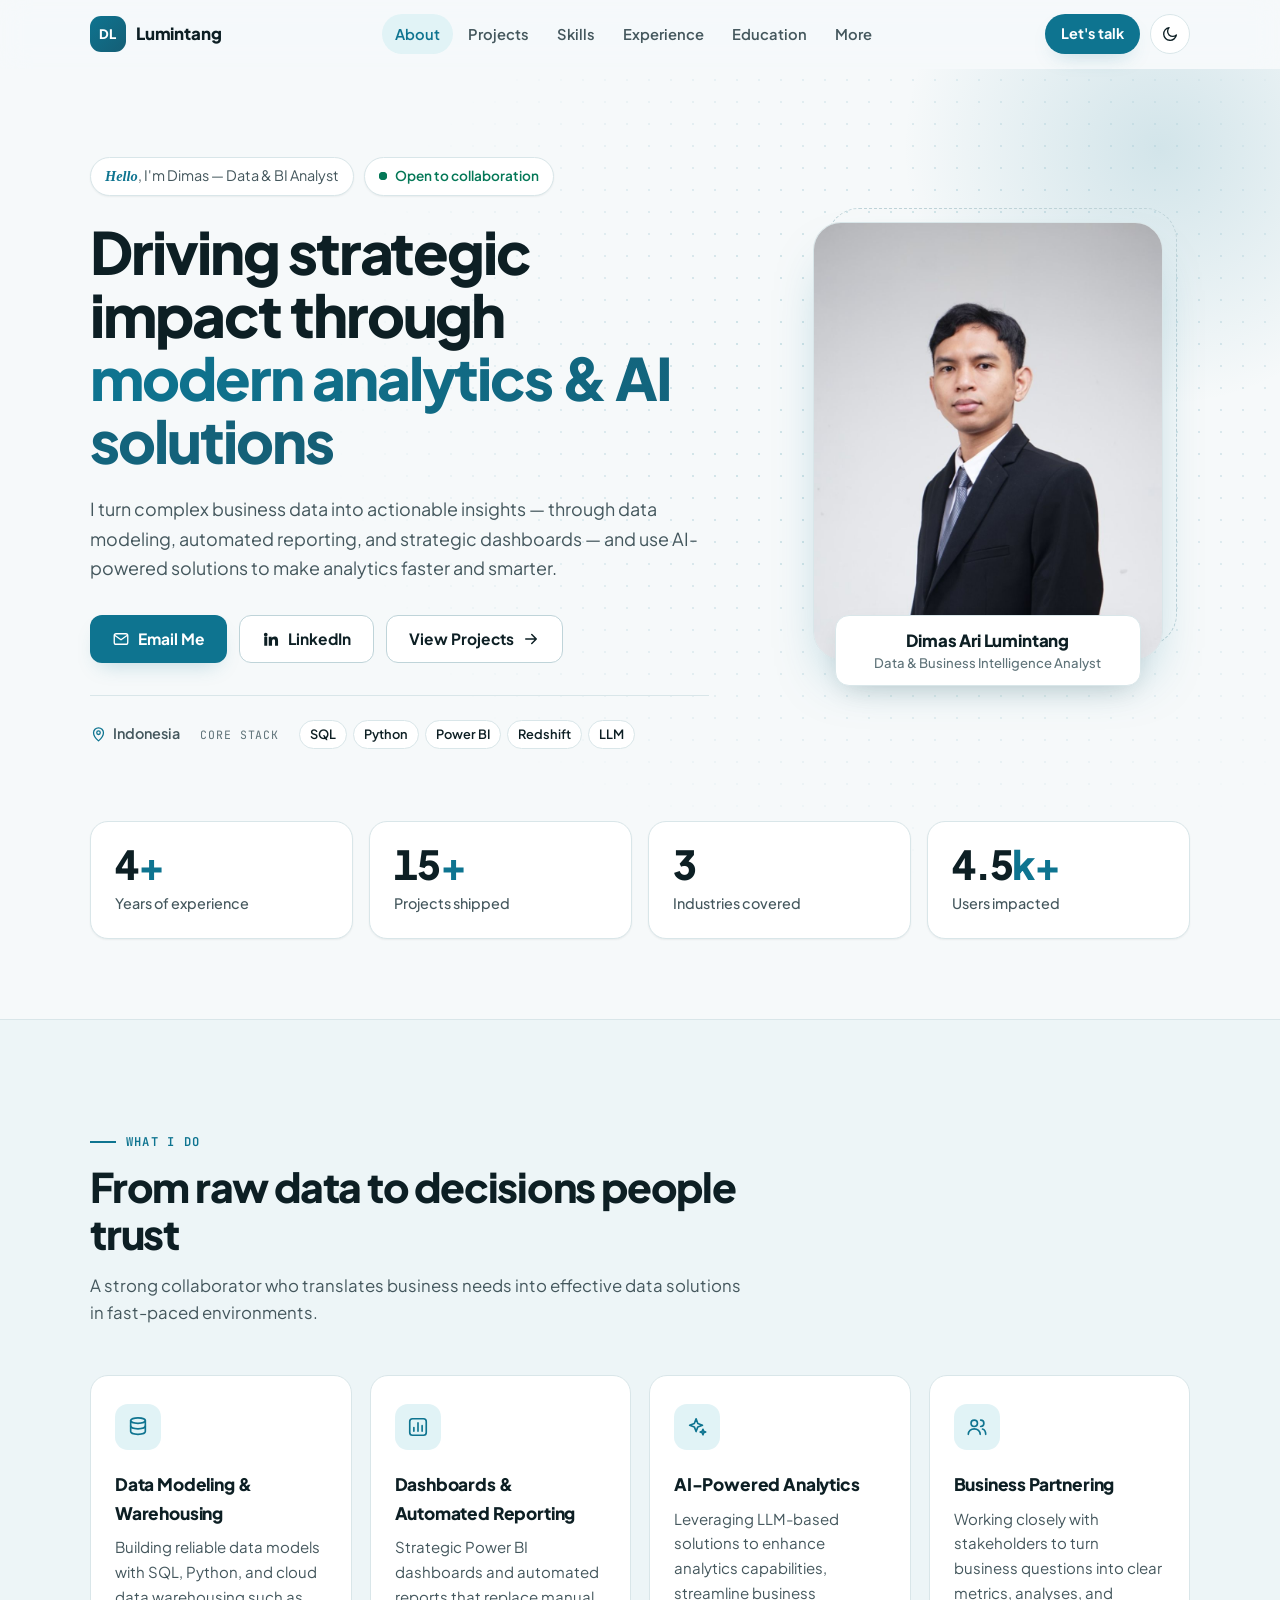
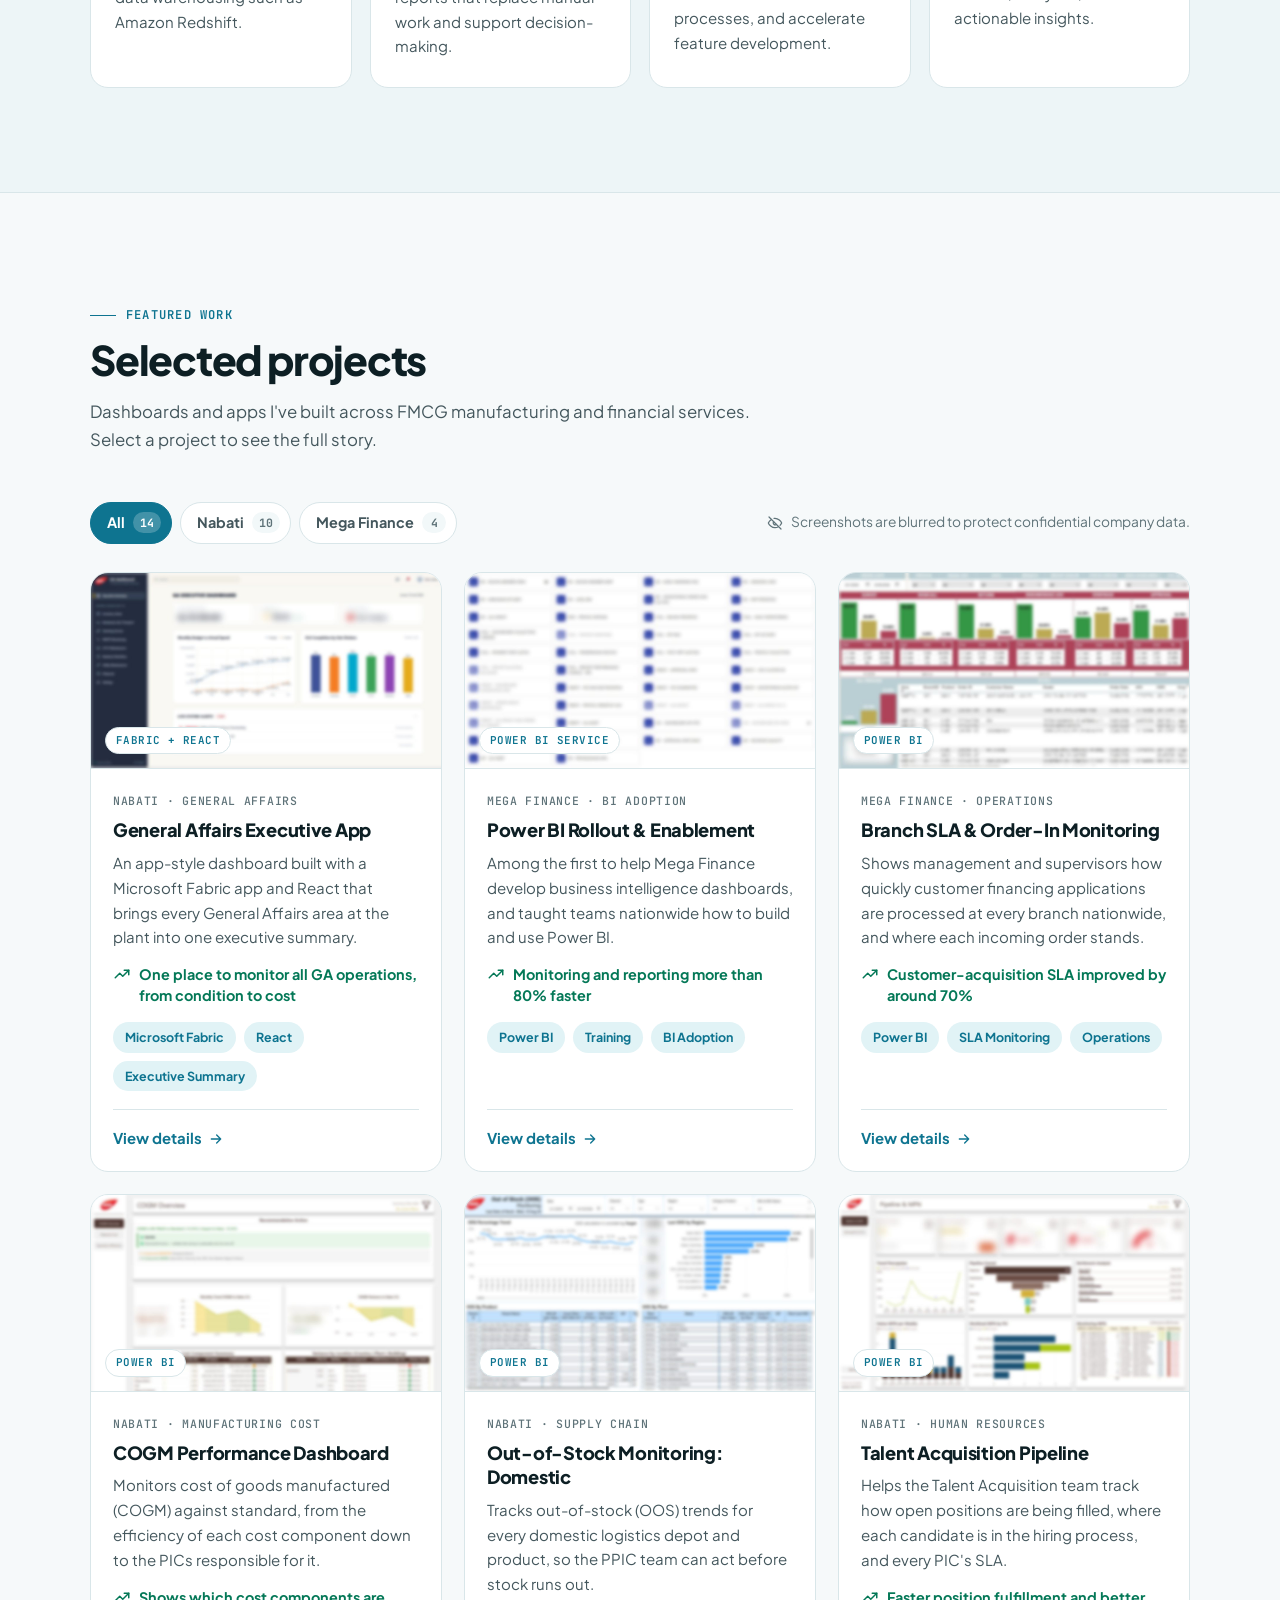
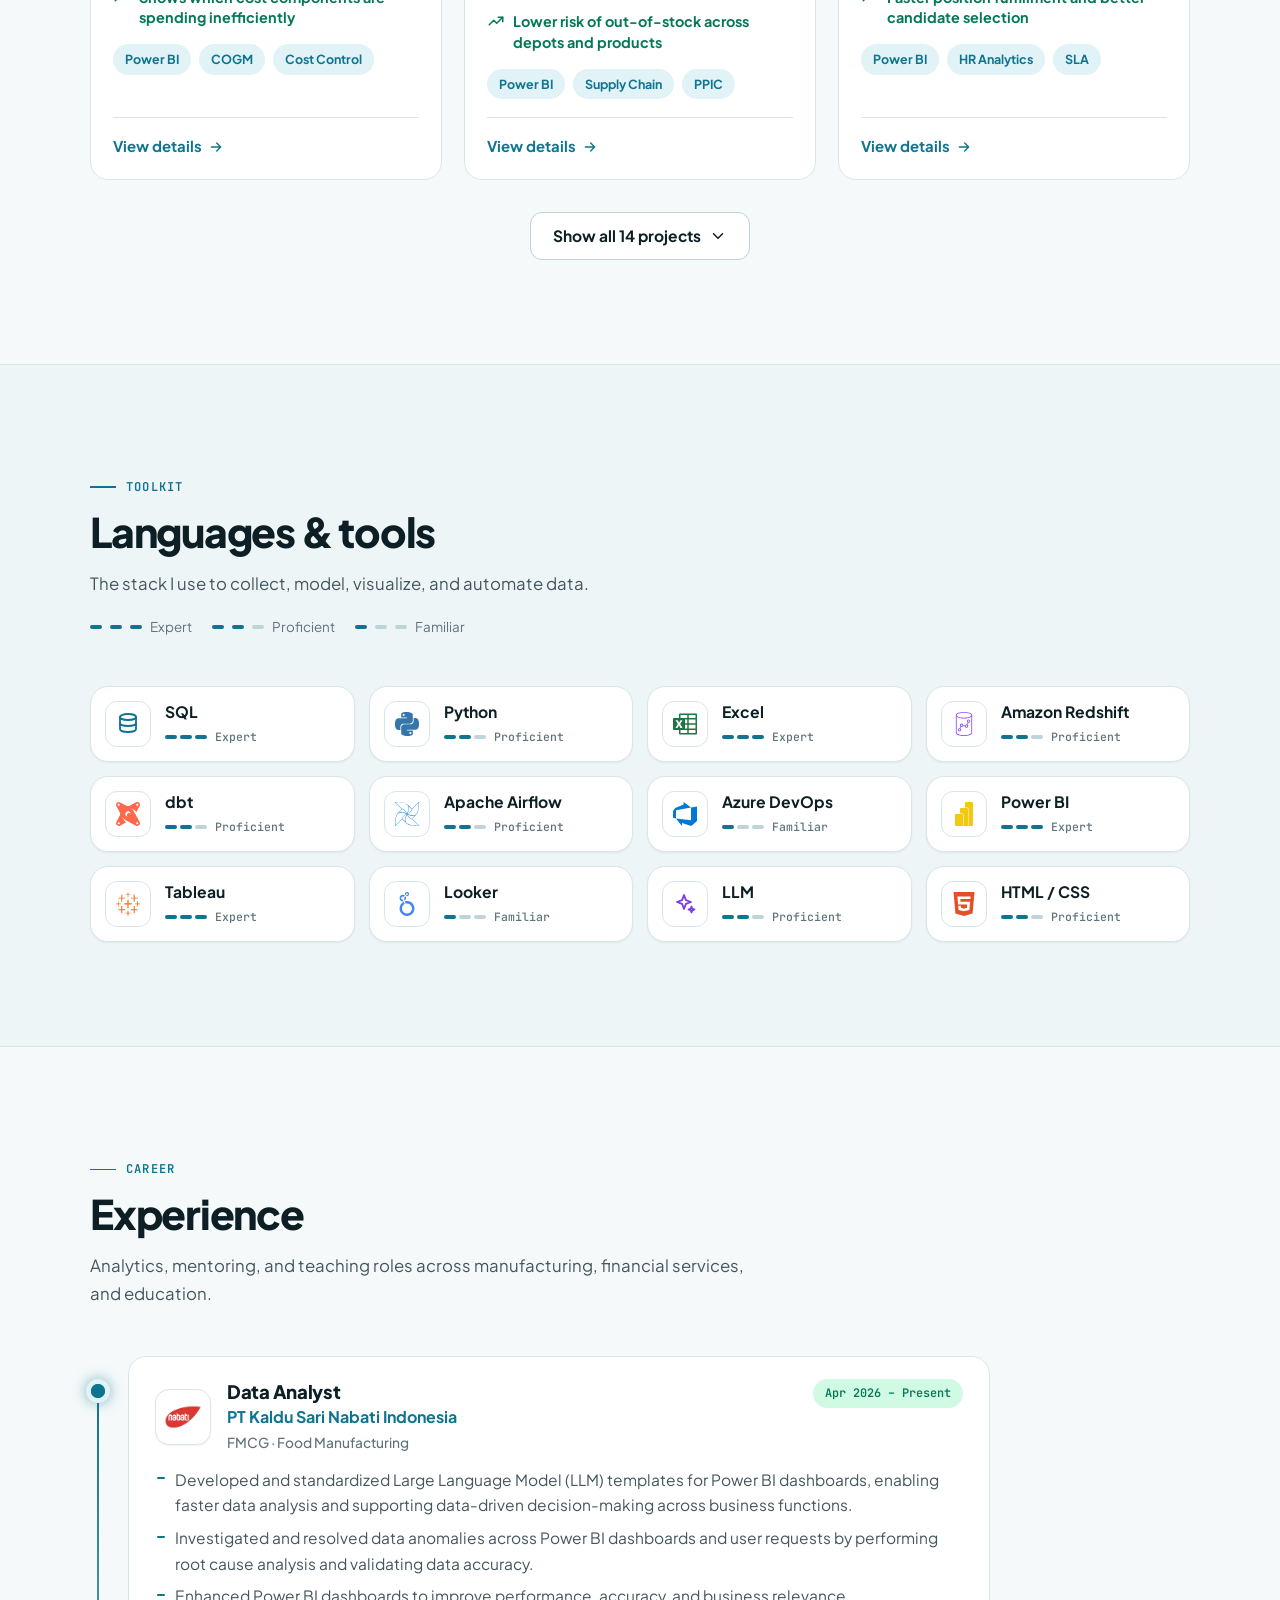
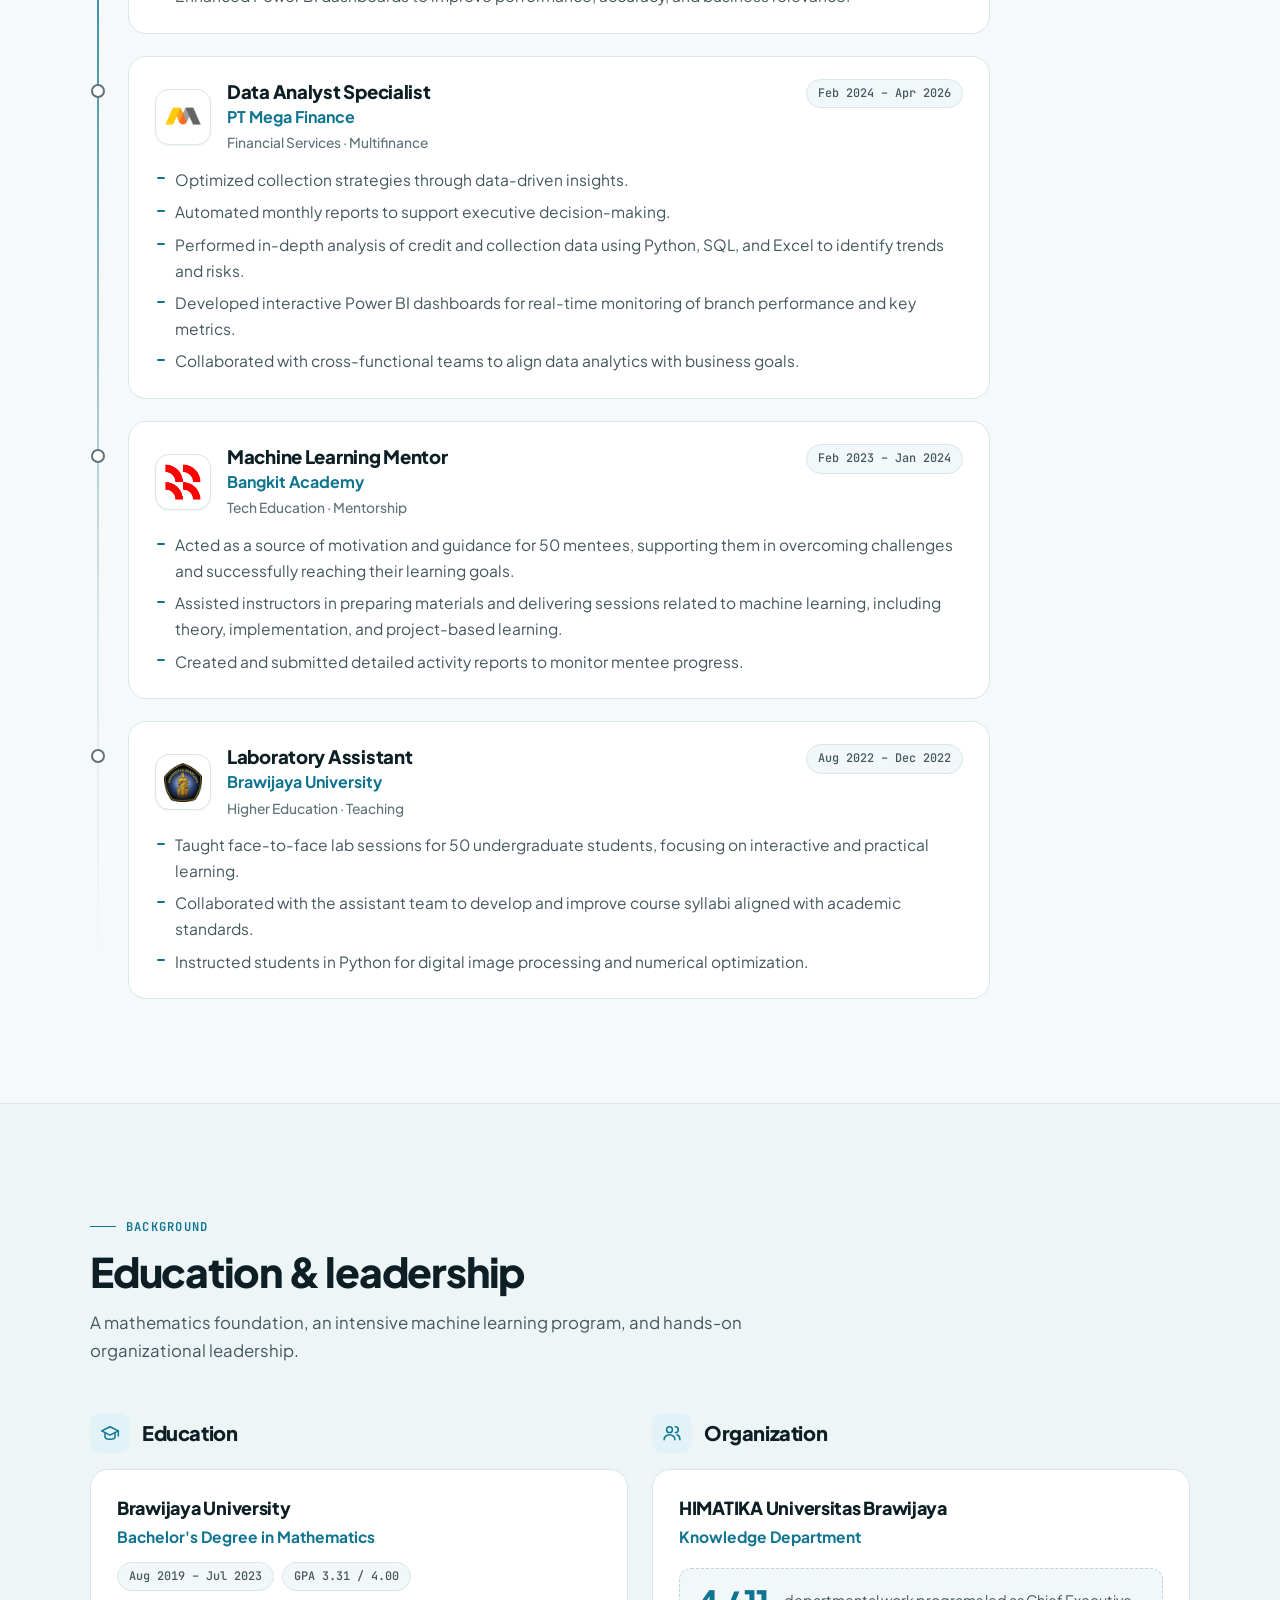
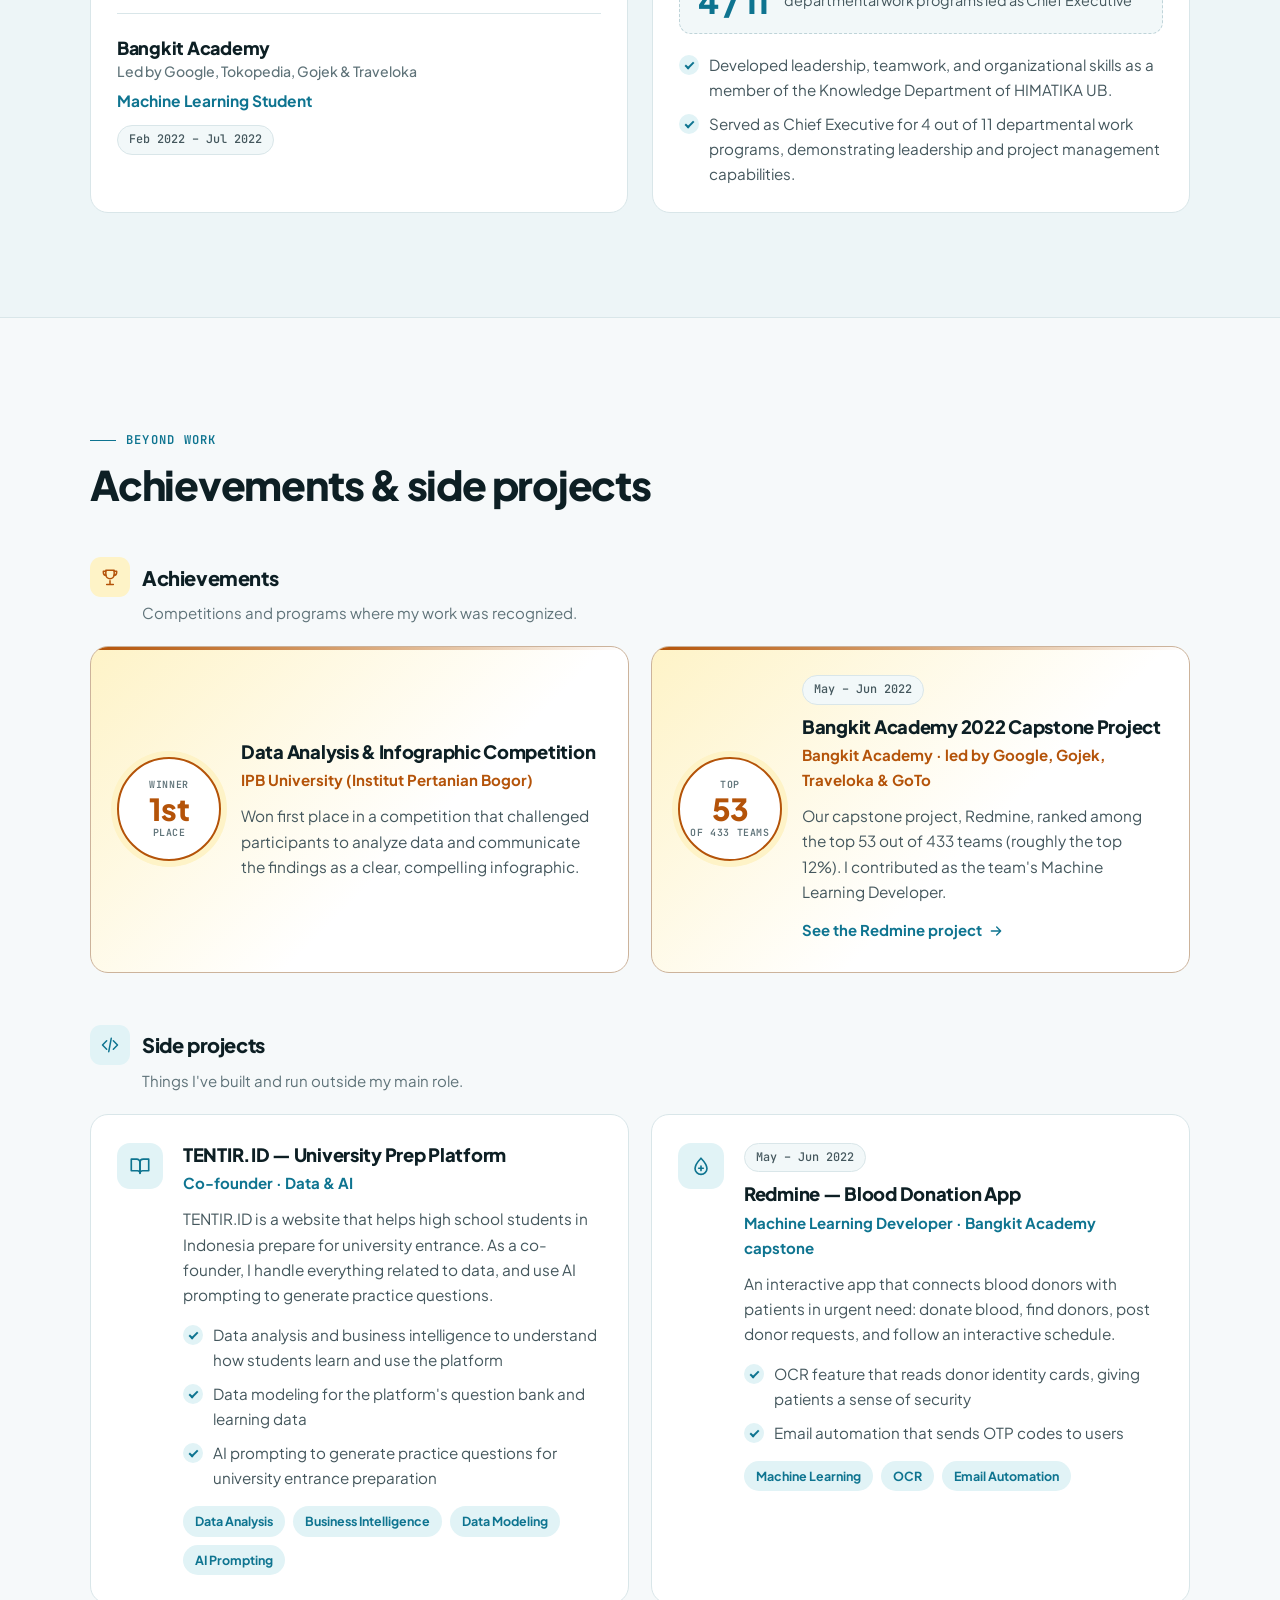
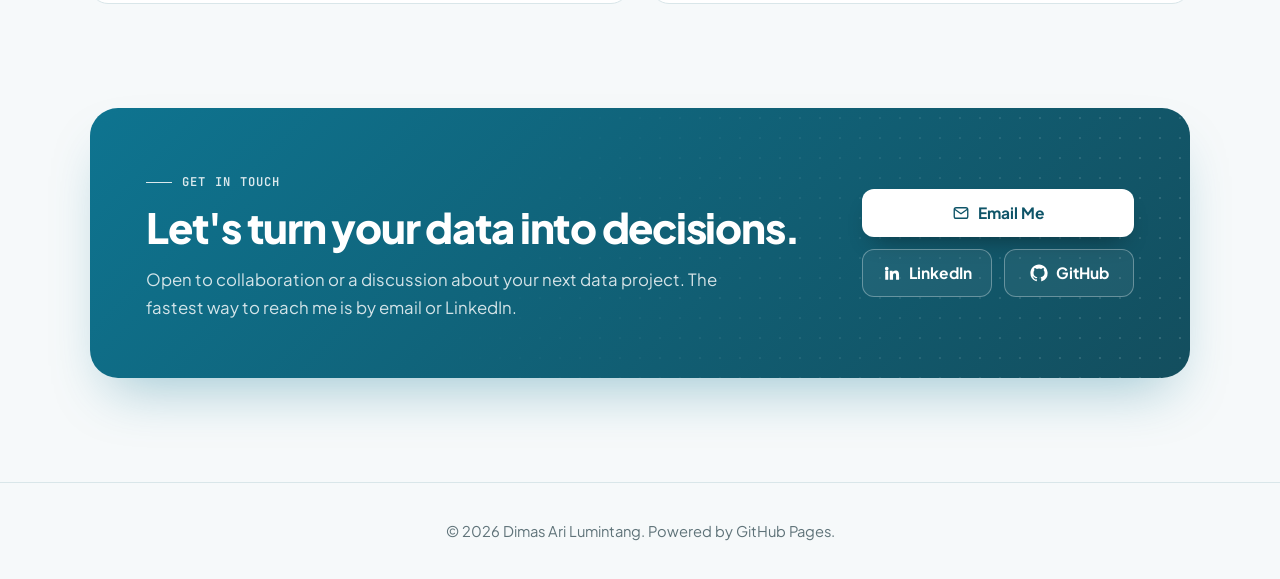
==== index.html @ 6bf6a5f4 "Publish portfolio site Single-page portfolio with projects, skills, experience, education, achieveme" ====
<!DOCTYPE html>
<html lang="en">
<head>
  <meta charset="UTF-8">
  <meta name="viewport" content="width=device-width, initial-scale=1.0">
  <title>Dimas Ari Lumintang | Data & BI Analyst Portfolio</title>
  <meta name="description" content="Portfolio of Dimas Ari Lumintang — Data & Business Intelligence Analyst specialising in SQL, Python, Power BI, cloud data warehousing and AI-powered analytics.">
  <meta name="author" content="Dimas Ari Lumintang">
  <meta name="theme-color" content="#0e7490">

  <!-- Open Graph (preview saat link dibagikan) -->
  <link rel="canonical" href="https://arilumintang.github.io/">
  <meta property="og:type" content="website">
  <meta property="og:url" content="https://arilumintang.github.io/">
  <meta property="og:title" content="Dimas Ari Lumintang | Data & BI Analyst">
  <meta property="og:description" content="Driving strategic impact through modern analytics & AI solutions.">
  <meta property="og:image" content="https://arilumintang.github.io/image/foto_profil.jpg">
  <meta name="twitter:card" content="summary">

  <link rel="icon" href="data:image/svg+xml,%3Csvg xmlns='http://www.w3.org/2000/svg' viewBox='0 0 64 64'%3E%3Crect width='64' height='64' rx='16' fill='%230e7490'/%3E%3Ctext x='50%25' y='54%25' text-anchor='middle' dominant-baseline='middle' font-family='Arial,sans-serif' font-weight='700' font-size='28' fill='white'%3EDL%3C/text%3E%3C/svg%3E">

  <link rel="preconnect" href="https://fonts.googleapis.com">
  <link rel="preconnect" href="https://fonts.gstatic.com" crossorigin>
  <link href="https://fonts.googleapis.com/css2?family=Plus+Jakarta+Sans:wght@400;500;600;700;800&family=JetBrains+Mono:wght@500;600&display=swap" rel="stylesheet">

  <!-- Set tema sebelum render agar tidak berkedip -->
  <script>
    (function () {
      var root = document.documentElement;
      root.classList.add('js');
      var theme = null;
      try { theme = localStorage.getItem('theme'); } catch (e) {}
      if (theme !== 'light' && theme !== 'dark') {
        theme = window.matchMedia('(prefers-color-scheme: dark)').matches ? 'dark' : 'light';
      }
      root.setAttribute('data-theme', theme);
    })();
  </script>

  <style>
    /* ==========================================
       DESIGN TOKENS (TEAL / CYAN)
       ========================================== */
    :root {
      --bg: #f6f9fa;
      --bg-alt: #edf5f7;
      --surface: #ffffff;
      --surface-2: #f2f8f9;
      --text: #0d1f24;
      --text-muted: #44575d;
      --text-subtle: #5f7379;
      --accent: #0e7490;
      --accent-strong: #155e75;
      --accent-contrast: #ffffff;
      --accent-soft: #e1f3f6;
      --accent-ring: rgba(14, 116, 144, 0.28);
      --border: #d9e6e9;
      --border-strong: #bfd4d9;
      --success: #047857;
      --success-soft: #d1fae5;
      --gold: #b45309;
      --gold-soft: #fef3c7;
      --thumb-bg: #e8f3f5;
      --grid-dot: rgba(14, 116, 144, 0.16);
      --nav-bg: rgba(246, 249, 250, 0.82);
      --cta-bg: linear-gradient(135deg, #0e7490 0%, #134e5e 100%);
      --cta-text: #ffffff;
      --cta-muted: rgba(255, 255, 255, 0.82);
      --cta-btn-bg: #ffffff;
      --cta-btn-text: #0e5468;
      --shadow-sm: 0 1px 2px rgba(13, 31, 36, 0.06);
      --shadow-md: 0 10px 28px -10px rgba(13, 31, 36, 0.18);
      --shadow-lg: 0 28px 56px -20px rgba(14, 116, 144, 0.38);

      --radius: 18px;
      --radius-sm: 12px;
      --header-h: 68px;
      --font-sans: "Plus Jakarta Sans", system-ui, -apple-system, "Segoe UI", Roboto, sans-serif;
      --font-mono: "JetBrains Mono", ui-monospace, SFMono-Regular, Menlo, Consolas, monospace;
      color-scheme: light;
    }

    [data-theme="dark"] {
      --bg: #061317;
      --bg-alt: #08191e;
      --surface: #0c2026;
      --surface-2: #10282f;
      --text: #e4f0f2;
      --text-muted: #a2b7bc;
      --text-subtle: #7f979c;
      --accent: #22d3ee;
      --accent-strong: #67e8f9;
      --accent-contrast: #04212a;
      --accent-soft: rgba(34, 211, 238, 0.12);
      --accent-ring: rgba(34, 211, 238, 0.32);
      --border: #173039;
      --border-strong: #24454f;
      --success: #34d399;
      --success-soft: rgba(52, 211, 153, 0.12);
      --gold: #fbbf24;
      --gold-soft: rgba(251, 191, 36, 0.14);
      --thumb-bg: #0a1c22;
      --grid-dot: rgba(34, 211, 238, 0.13);
      --nav-bg: rgba(6, 19, 23, 0.78);
      --cta-bg: linear-gradient(135deg, #0d2c35 0%, #0a3d4a 100%);
      --cta-text: #e4f0f2;
      --cta-muted: #a2b7bc;
      --cta-btn-bg: #22d3ee;
      --cta-btn-text: #04212a;
      --shadow-sm: 0 1px 2px rgba(0, 0, 0, 0.45);
      --shadow-md: 0 12px 30px -12px rgba(0, 0, 0, 0.7);
      --shadow-lg: 0 28px 64px -20px rgba(34, 211, 238, 0.28);
      color-scheme: dark;
    }

    /* ==========================================
       RESET & BASE
       ========================================== */
    *, *::before, *::after { box-sizing: border-box; margin: 0; padding: 0; }

    html { scroll-behavior: smooth; -webkit-text-size-adjust: 100%; }

    body {
      font-family: var(--font-sans);
      background-color: var(--bg);
      color: var(--text);
      font-size: 16px;
      line-height: 1.65;
      overflow-x: hidden;
      -webkit-font-smoothing: antialiased;
      transition: background-color 0.3s ease, color 0.3s ease;
    }

    img, svg { display: block; max-width: 100%; }
    a { color: inherit; text-decoration: none; }
    ul { list-style: none; }
    button { font: inherit; color: inherit; background: none; border: 0; cursor: pointer; }

    :focus-visible { outline: 2px solid var(--accent); outline-offset: 3px; border-radius: 8px; }
    ::selection { background: var(--accent); color: var(--accent-contrast); }

    .container {
      width: 100%;
      max-width: 1180px;
      margin: 0 auto;
      padding-inline: clamp(16px, 4vw, 40px);
    }

    .skip-link {
      position: absolute;
      left: 16px;
      top: -60px;
      z-index: 200;
      padding: 10px 16px;
      border-radius: 10px;
      background: var(--accent);
      color: var(--accent-contrast);
      font-weight: 700;
    }
    .skip-link:focus { top: 12px; }

    .icon { width: 20px; height: 20px; flex-shrink: 0; }

    /* ==========================================
       HEADER / NAVIGATION
       ========================================== */
    .site-header {
      position: sticky;
      top: 0;
      z-index: 100;
      background-color: var(--nav-bg);
      backdrop-filter: saturate(160%) blur(14px);
      -webkit-backdrop-filter: saturate(160%) blur(14px);
      border-bottom: 1px solid transparent;
      transition: border-color 0.3s ease, box-shadow 0.3s ease, background-color 0.3s ease;
    }

    .site-header.scrolled {
      border-bottom-color: var(--border);
      box-shadow: var(--shadow-sm);
    }

    .nav {
      height: var(--header-h);
      display: flex;
      align-items: center;
      justify-content: space-between;
      gap: 24px;
    }

    .brand {
      display: flex;
      align-items: center;
      gap: 10px;
      font-weight: 800;
      font-size: 1.05rem;
      letter-spacing: -0.01em;
    }

    .brand-mark {
      width: 36px;
      height: 36px;
      border-radius: 11px;
      display: grid;
      place-items: center;
      background: linear-gradient(135deg, var(--accent), var(--accent-strong));
      color: var(--accent-contrast);
      font-size: 0.82rem;
      font-weight: 800;
      letter-spacing: 0.02em;
    }

    .nav-links {
      display: flex;
      align-items: center;
      gap: 2px;
    }

    .nav-links a {
      display: block;
      padding: 8px 13px;
      border-radius: 999px;
      font-size: 0.92rem;
      font-weight: 600;
      color: var(--text-muted);
      transition: color 0.2s ease, background-color 0.2s ease;
    }

    .nav-links a:hover { color: var(--text); background-color: var(--surface-2); }
    .nav-links a.active { color: var(--accent); background-color: var(--accent-soft); }
    .nav-links .mobile-only { display: none; }

    .nav-actions { display: flex; align-items: center; gap: 10px; }

    .icon-btn {
      width: 40px;
      height: 40px;
      border-radius: 999px;
      display: grid;
      place-items: center;
      border: 1px solid var(--border);
      background-color: var(--surface);
      color: var(--text);
      transition: border-color 0.2s ease, color 0.2s ease, transform 0.2s ease;
    }
    .icon-btn:hover { border-color: var(--accent); color: var(--accent); }
    .icon-btn .icon { width: 18px; height: 18px; }

    .theme-toggle .icon-sun { display: none; }
    [data-theme="dark"] .theme-toggle .icon-sun { display: block; }
    [data-theme="dark"] .theme-toggle .icon-moon { display: none; }

    .menu-toggle { display: none; }
    .menu-toggle .icon-close { display: none; }
    .site-header.menu-open .menu-toggle .icon-close { display: block; }
    .site-header.menu-open .menu-toggle .icon-menu { display: none; }

    /* ==========================================
       BUTTONS
       ========================================== */
    .btn {
      display: inline-flex;
      align-items: center;
      justify-content: center;
      gap: 8px;
      height: 48px;
      padding: 0 22px;
      border-radius: 12px;
      font-weight: 700;
      font-size: 0.97rem;
      white-space: nowrap;
      transition: transform 0.2s ease, background-color 0.2s ease, border-color 0.2s ease, color 0.2s ease, box-shadow 0.2s ease;
    }
    .btn:hover { transform: translateY(-2px); }
    .btn .icon { width: 18px; height: 18px; }

    .btn-sm { height: 40px; padding: 0 16px; font-size: 0.9rem; border-radius: 999px; }

    .toast {
      position: fixed;
      left: 50%;
      bottom: 28px;
      z-index: 60;
      padding: 12px 18px;
      border-radius: 999px;
      background-color: var(--text);
      color: var(--bg);
      font-size: 0.9rem;
      font-weight: 600;
      box-shadow: var(--shadow-md);
      opacity: 0;
      pointer-events: none;
      transform: translate(-50%, 12px);
      transition: opacity 0.25s ease, transform 0.25s ease;
    }
    .toast.visible { opacity: 1; transform: translate(-50%, 0); }

    .btn-primary {
      background-color: var(--accent);
      color: var(--accent-contrast);
      box-shadow: 0 10px 22px -10px var(--accent-ring);
    }
    .btn-primary:hover { background-color: var(--accent-strong); box-shadow: 0 14px 28px -10px var(--accent-ring); }

    .btn-secondary {
      background-color: var(--surface);
      color: var(--text);
      border: 1px solid var(--border-strong);
    }
    .btn-secondary:hover { border-color: var(--accent); color: var(--accent); }

    /* ==========================================
       1. HERO
       ========================================== */
    .hero {
      position: relative;
      padding: clamp(48px, 7vw, 88px) 0 clamp(56px, 7vw, 80px);
      overflow: hidden;
    }

    .hero::before {
      content: "";
      position: absolute;
      inset: 0;
      background-image: radial-gradient(var(--grid-dot) 1px, transparent 1px);
      background-size: 22px 22px;
      -webkit-mask-image: radial-gradient(ellipse 65% 70% at 72% 35%, #000 25%, transparent 72%);
      mask-image: radial-gradient(ellipse 65% 70% at 72% 35%, #000 25%, transparent 72%);
      pointer-events: none;
    }

    .hero::after {
      content: "";
      position: absolute;
      width: 560px;
      height: 560px;
      right: -160px;
      top: -200px;
      background: radial-gradient(circle, var(--accent-ring), transparent 65%);
      opacity: 0.55;
      pointer-events: none;
    }

    .hero-grid {
      position: relative;
      z-index: 1;
      display: grid;
      grid-template-columns: minmax(0, 1.3fr) minmax(0, 0.85fr);
      gap: clamp(40px, 6vw, 80px);
      align-items: center;
    }

    .hero-badges {
      display: flex;
      flex-wrap: wrap;
      gap: 10px;
      margin-bottom: 24px;
    }

    .pill {
      display: inline-flex;
      align-items: center;
      gap: 8px;
      padding: 6px 14px;
      border-radius: 999px;
      border: 1px solid var(--border);
      background-color: var(--surface);
      box-shadow: var(--shadow-sm);
      font-size: 0.9rem;
      color: var(--text-muted);
    }

    .greeting-word {
      display: inline-block;
      font-family: Georgia, "Times New Roman", serif;
      font-style: italic;
      font-weight: 700;
      color: var(--accent);
      transition: transform 0.4s cubic-bezier(0.16, 1, 0.3, 1), opacity 0.4s ease;
    }
    .greeting-word.fade-out { opacity: 0; transform: translateY(-8px); }
    .greeting-word.fade-in { opacity: 0; transform: translateY(8px); transition: none; }

    .status-pill { color: var(--success); font-weight: 600; font-size: 0.85rem; }

    .status-dot {
      position: relative;
      width: 8px;
      height: 8px;
      border-radius: 50%;
      background-color: var(--success);
    }
    .status-dot::after {
      content: "";
      position: absolute;
      inset: 0;
      border-radius: 50%;
      background-color: var(--success);
      animation: pulse 2s ease-out infinite;
    }
    @keyframes pulse {
      0% { transform: scale(1); opacity: 0.6; }
      100% { transform: scale(2.8); opacity: 0; }
    }

    .hero-title {
      font-size: clamp(2.2rem, 4.8vw, 3.65rem);
      font-weight: 800;
      line-height: 1.08;
      letter-spacing: -0.035em;
      margin-bottom: 22px;
    }

    .hero-title .highlight {
      background: linear-gradient(90deg, var(--accent), var(--accent-strong));
      -webkit-background-clip: text;
      background-clip: text;
      color: transparent;
    }

    .hero-lead {
      font-size: 1.12rem;
      color: var(--text-muted);
      max-width: 58ch;
      margin-bottom: 32px;
    }

    .hero-actions {
      display: flex;
      flex-wrap: wrap;
      align-items: center;
      gap: 12px;
      margin-bottom: 32px;
    }

    .hero-meta {
      display: flex;
      flex-wrap: wrap;
      align-items: center;
      gap: 10px 20px;
      padding-top: 24px;
      border-top: 1px solid var(--border);
      font-size: 0.9rem;
      color: var(--text-muted);
    }

    .hero-meta-item { display: inline-flex; align-items: center; gap: 6px; font-weight: 600; }
    .hero-meta-item .icon { width: 17px; height: 17px; color: var(--accent); }

    .stack-label {
      font-family: var(--font-mono);
      font-size: 0.72rem;
      letter-spacing: 0.08em;
      text-transform: uppercase;
      color: var(--text-subtle);
    }

    .stack-chips { display: flex; flex-wrap: wrap; gap: 6px; }

    .mini-chip {
      padding: 3px 10px;
      border-radius: 999px;
      background-color: var(--surface);
      border: 1px solid var(--border);
      font-size: 0.8rem;
      font-weight: 600;
      color: var(--text);
    }

    /* Portrait */
    .hero-visual {
      display: flex;
      justify-content: center;
      padding: 12px 12px 36px;
    }

    .portrait {
      position: relative;
      width: min(100%, 350px);
      aspect-ratio: 4 / 5;
    }

    .portrait::before {
      content: "";
      position: absolute;
      inset: -14px -14px 14px 14px;
      border: 1.5px dashed var(--border-strong);
      border-radius: 32px;
    }

    .portrait-frame {
      position: absolute;
      inset: 0;
      overflow: hidden;
      border-radius: 28px;
      border: 1px solid var(--border);
      background: linear-gradient(160deg, var(--surface-2), var(--accent-soft));
      box-shadow: var(--shadow-lg);
      transition: transform 0.4s ease;
    }
    .portrait:hover .portrait-frame { transform: translateY(-6px); }

    .portrait-frame img {
      width: 100%;
      height: 100%;
      object-fit: cover;
      object-position: center 22%;
    }

    .float-card {
      position: absolute;
      z-index: 2;
      display: flex;
      align-items: center;
      gap: 10px;
      padding: 10px 14px;
      border-radius: 14px;
      border: 1px solid var(--border);
      background-color: var(--surface);
      box-shadow: var(--shadow-md);
      line-height: 1.3;
    }

    .float-name {
      left: 22px;
      right: 22px;
      bottom: -26px;
      flex-direction: column;
      gap: 2px;
      padding: 14px 16px;
      text-align: center;
      backdrop-filter: blur(12px);
    }
    .float-name strong { font-size: 1.05rem; font-weight: 800; letter-spacing: -0.01em; }
    .float-name span { font-size: 0.82rem; color: var(--text-subtle); font-weight: 500; }

    /* Stats */
    .stats {
      position: relative;
      z-index: 1;
      display: grid;
      grid-template-columns: repeat(4, minmax(0, 1fr));
      gap: 16px;
      margin-top: clamp(48px, 6vw, 72px);
    }

    .stat {
      padding: 22px 24px;
      border-radius: var(--radius);
      border: 1px solid var(--border);
      background-color: var(--surface);
      box-shadow: var(--shadow-sm);
    }

    .stat-value {
      font-size: clamp(1.9rem, 3.2vw, 2.5rem);
      font-weight: 800;
      line-height: 1;
      letter-spacing: -0.03em;
      font-variant-numeric: tabular-nums;
    }
    .stat-value .suffix { color: var(--accent); }

    .stat-label {
      margin-top: 8px;
      font-size: 0.9rem;
      font-weight: 500;
      color: var(--text-muted);
    }

    /* ==========================================
       SECTIONS (SHARED)
       ========================================== */
    .section {
      padding: clamp(64px, 9vw, 104px) 0;
      scroll-margin-top: var(--header-h);
    }

    .section-alt {
      background-color: var(--bg-alt);
      border-block: 1px solid var(--border);
    }

    .section-head {
      max-width: 660px;
      margin-bottom: clamp(32px, 4vw, 48px);
    }

    .eyebrow {
      display: inline-flex;
      align-items: center;
      gap: 10px;
      margin-bottom: 12px;
      font-family: var(--font-mono);
      font-size: 0.76rem;
      font-weight: 600;
      letter-spacing: 0.1em;
      text-transform: uppercase;
      color: var(--accent);
    }
    .eyebrow::before { content: ""; width: 26px; height: 1.5px; background-color: currentColor; }

    .section-title {
      font-size: clamp(1.85rem, 3.4vw, 2.55rem);
      font-weight: 800;
      line-height: 1.15;
      letter-spacing: -0.03em;
    }

    .section-lead {
      margin-top: 14px;
      font-size: 1.05rem;
      color: var(--text-muted);
    }

    .card {
      border-radius: var(--radius);
      border: 1px solid var(--border);
      background-color: var(--surface);
      transition: transform 0.25s ease, box-shadow 0.25s ease, border-color 0.25s ease;
    }
    .card:hover {
      transform: translateY(-4px);
      box-shadow: var(--shadow-md);
      border-color: var(--border-strong);
    }

    .icon-tile {
      width: 46px;
      height: 46px;
      border-radius: 13px;
      display: grid;
      place-items: center;
      flex-shrink: 0;
      background-color: var(--accent-soft);
      color: var(--accent);
    }
    .icon-tile .icon { width: 22px; height: 22px; }

    .chip {
      display: inline-flex;
      align-items: center;
      gap: 6px;
      padding: 4px 11px;
      border-radius: 999px;
      border: 1px solid var(--border);
      background-color: var(--surface-2);
      font-family: var(--font-mono);
      font-size: 0.74rem;
      font-weight: 500;
      color: var(--text-muted);
      white-space: nowrap;
    }

    .tag {
      padding: 5px 12px;
      border-radius: 999px;
      background-color: var(--accent-soft);
      color: var(--accent);
      font-size: 0.78rem;
      font-weight: 700;
    }

    .check-list { display: grid; gap: 9px; }
    .check-list li {
      position: relative;
      padding-left: 30px;
      font-size: 0.95rem;
      color: var(--text-muted);
    }
    .check-list li::before {
      content: "";
      position: absolute;
      left: 0;
      top: 0.2em;
      width: 20px;
      height: 20px;
      border-radius: 50%;
      background-color: var(--accent-soft);
    }
    .check-list li::after {
      content: "";
      position: absolute;
      left: 7.5px;
      top: calc(0.2em + 5px);
      width: 5px;
      height: 9px;
      border: solid var(--accent);
      border-width: 0 2px 2px 0;
      transform: rotate(45deg);
    }

    /* ==========================================
       2. EXPERTISE
       ========================================== */
    .expertise-grid {
      display: grid;
      grid-template-columns: repeat(4, minmax(0, 1fr));
      gap: 18px;
    }

    .expertise-card { padding: 28px 24px; }
    .expertise-card .icon-tile { margin-bottom: 20px; }
    .expertise-card h3 { font-size: 1.08rem; font-weight: 800; letter-spacing: -0.01em; margin-bottom: 8px; }
    .expertise-card p { font-size: 0.94rem; color: var(--text-muted); }

    /* ==========================================
       3. PROJECTS
       ========================================== */
    .projects-toolbar {
      display: flex;
      flex-wrap: wrap;
      align-items: center;
      justify-content: space-between;
      gap: 14px 24px;
      margin-bottom: 28px;
    }

    /* Filter project per perusahaan (hanya tampil bila JS aktif) */
    .project-filters { display: flex; flex-wrap: wrap; gap: 8px; }
    html:not(.js) .project-filters { display: none; }

    .filter-btn {
      display: inline-flex;
      align-items: center;
      gap: 8px;
      padding: 8px 10px 8px 16px;
      border-radius: 999px;
      border: 1px solid var(--border);
      background-color: var(--surface);
      font: inherit;
      font-size: 0.9rem;
      font-weight: 700;
      color: var(--text-muted);
      cursor: pointer;
      transition: border-color 0.2s ease, color 0.2s ease, background-color 0.2s ease;
    }
    .filter-btn:hover { border-color: var(--accent); color: var(--text); }
    .filter-btn[aria-pressed="true"] { border-color: var(--accent); background-color: var(--accent); color: var(--accent-contrast); }

    .filter-count {
      min-width: 24px;
      padding: 1px 7px;
      border-radius: 999px;
      background-color: var(--surface-2);
      font-family: var(--font-mono);
      font-size: 0.72rem;
      color: var(--text-subtle);
    }
    .filter-btn[aria-pressed="true"] .filter-count { background-color: rgba(255, 255, 255, 0.22); color: inherit; }

    .projects-note {
      display: inline-flex;
      align-items: center;
      gap: 8px;
      font-size: 0.86rem;
      color: var(--text-subtle);
    }
    .projects-note .icon { flex: none; width: 16px; height: 16px; }

    .projects-grid {
      display: grid;
      grid-template-columns: repeat(3, minmax(0, 1fr));
      gap: 22px;
    }

    .project-card {
      display: flex;
      flex-direction: column;
      overflow: hidden;
    }
    .project-card[hidden] { display: none; }

    /* Thumbnail sekaligus tombol untuk membuka detail project */
    .project-thumb {
      position: relative;
      display: block;
      width: 100%;
      aspect-ratio: 16 / 9;
      overflow: hidden;
      padding: 0;
      border: 0;
      border-bottom: 1px solid var(--border);
      background-color: var(--thumb-bg);
      background-image: radial-gradient(var(--grid-dot) 1px, transparent 1px);
      background-size: 16px 16px;
      cursor: pointer;
    }

    .project-thumb img {
      width: 100%;
      height: 100%;
      object-fit: cover;
      object-position: left top;
      transition: transform 0.5s ease;
    }
    .project-card:hover .project-thumb img { transform: scale(1.035); }

    .project-badge {
      position: absolute;
      left: 14px;
      bottom: 14px;
      padding: 4px 10px;
      border-radius: 999px;
      border: 1px solid var(--border);
      background-color: var(--surface);
      font-family: var(--font-mono);
      font-size: 0.68rem;
      font-weight: 600;
      letter-spacing: 0.04em;
      text-transform: uppercase;
      color: var(--accent);
    }

    .project-body {
      flex: 1;
      display: flex;
      flex-direction: column;
      padding: 22px 22px 20px;
    }

    .project-kicker {
      margin-bottom: 8px;
      font-family: var(--font-mono);
      font-size: 0.72rem;
      font-weight: 500;
      letter-spacing: 0.06em;
      text-transform: uppercase;
      color: var(--text-subtle);
    }

    .project-title { font-size: 1.14rem; font-weight: 800; letter-spacing: -0.015em; line-height: 1.35; margin-bottom: 8px; }
    .project-desc { color: var(--text-muted); font-size: 0.94rem; margin-bottom: 14px; }

    .project-impact {
      display: flex;
      align-items: flex-start;
      gap: 8px;
      margin-bottom: 16px;
      font-size: 0.9rem;
      font-weight: 700;
      line-height: 1.45;
      color: var(--success);
    }
    .project-impact .icon { flex: none; width: 18px; height: 18px; margin-top: 1px; }

    /* Detail lengkap hanya tampil di dialog (tanpa JS tetap tampil di kartu) */
    .js .project-card .project-details { display: none; }

    .details-label {
      margin: 22px 0 12px;
      font-family: var(--font-mono);
      font-size: 0.72rem;
      font-weight: 600;
      letter-spacing: 0.06em;
      text-transform: uppercase;
      color: var(--text-subtle);
    }

    .project-tags { display: flex; flex-wrap: wrap; gap: 8px; margin-bottom: 18px; }

    .impact {
      display: flex;
      align-items: flex-start;
      gap: 12px;
      padding: 14px 16px;
      border-radius: var(--radius-sm);
      background-color: var(--success-soft);
      font-size: 0.94rem;
      font-weight: 600;
    }
    .impact .icon { flex: none; width: 20px; height: 20px; margin-top: 1px; color: var(--success); }
    .impact strong {
      display: block;
      margin-bottom: 2px;
      font-family: var(--font-mono);
      font-size: 0.7rem;
      letter-spacing: 0.06em;
      text-transform: uppercase;
      color: var(--success);
    }

    .project-links {
      display: flex;
      flex-wrap: wrap;
      gap: 8px 22px;
      margin-top: auto;
      padding-top: 16px;
      border-top: 1px solid var(--border);
    }

    .text-link {
      display: inline-flex;
      align-items: center;
      gap: 6px;
      padding: 0;
      border: 0;
      background: none;
      font: inherit;
      font-size: 0.93rem;
      font-weight: 700;
      color: var(--accent);
      cursor: pointer;
    }
    .text-link .icon { width: 16px; height: 16px; transition: transform 0.2s ease; }
    .text-link:hover .icon { transform: translate(2px, -2px); }
    .text-link:hover { text-decoration: underline; text-underline-offset: 4px; }

    .projects-more { display: flex; justify-content: center; margin-top: 32px; }
    .projects-more[hidden] { display: none; }

    /* Dialog detail project */
    html:has(.project-dialog[open]) { overflow: hidden; }

    .project-dialog {
      width: min(960px, calc(100% - 32px));
      max-height: calc(100% - 48px);
      margin: auto;
      padding: 0;
      overflow: hidden;
      border: 1px solid var(--border);
      border-radius: var(--radius);
      background-color: var(--surface);
      color: var(--text);
      box-shadow: var(--shadow-lg);
    }
    .project-dialog[open] { animation: dialog-in 0.25s ease; }
    .project-dialog::backdrop { background-color: rgba(4, 16, 20, 0.62); backdrop-filter: blur(4px); }

    @keyframes dialog-in {
      from { opacity: 0; transform: translateY(14px) scale(0.98); }
      to { opacity: 1; transform: none; }
    }

    .dialog-scroll { max-height: calc(100vh - 48px); overflow-y: auto; overscroll-behavior: contain; }

    .dialog-close {
      position: absolute;
      top: 14px;
      right: 14px;
      z-index: 2;
      width: 40px;
      height: 40px;
      display: grid;
      place-items: center;
      border-radius: 50%;
      border: 1px solid var(--border);
      background-color: var(--surface);
      color: var(--text);
      cursor: pointer;
      box-shadow: var(--shadow-sm);
    }
    .dialog-close:hover { border-color: var(--accent); color: var(--accent); }
    .dialog-close .icon { width: 18px; height: 18px; }

    .dialog-media {
      position: relative;
      padding: 60px 32px 32px;
      border-bottom: 1px solid var(--border);
      background-color: var(--thumb-bg);
      background-image: radial-gradient(var(--grid-dot) 1px, transparent 1px);
      background-size: 16px 16px;
    }
    .dialog-media img {
      display: block;
      width: 100%;
      height: auto;
      border-radius: 10px;
      border: 1px solid var(--border);
      box-shadow: var(--shadow-md);
    }

    .blur-note {
      position: absolute;
      top: 20px;
      left: 32px;
      display: inline-flex;
      align-items: center;
      gap: 6px;
      padding: 4px 10px;
      border-radius: 999px;
      border: 1px solid var(--border);
      background-color: var(--surface);
      font-family: var(--font-mono);
      font-size: 0.68rem;
      font-weight: 600;
      color: var(--text-subtle);
    }
    .blur-note .icon { width: 13px; height: 13px; }

    .dialog-body { padding: 28px 32px 30px; }
    .dialog-body .project-title { font-size: 1.5rem; margin-bottom: 12px; }
    .dialog-body .project-desc { font-size: 1rem; margin-bottom: 18px; }
    .dialog-body .check-list { grid-template-columns: repeat(2, minmax(0, 1fr)); gap: 10px 28px; }
    .dialog-body .project-tags { margin: 24px 0 0; }

    /* ==========================================
       4. SKILLS
       ========================================== */
    .skill-legend {
      display: flex;
      flex-wrap: wrap;
      gap: 8px 20px;
      margin-top: 18px;
      font-size: 0.84rem;
      color: var(--text-subtle);
    }
    .skill-legend span { display: inline-flex; align-items: center; gap: 8px; }

    .skills-grid {
      display: grid;
      grid-template-columns: repeat(4, minmax(0, 1fr));
      gap: 14px;
    }

    /* --brand diisi per tool (warna resmi logo) */
    .skill-item {
      display: flex;
      align-items: center;
      gap: 14px;
      padding: 14px 16px 14px 14px;
      border-radius: var(--radius);
      border: 1px solid var(--border);
      background-color: var(--surface);
      box-shadow: var(--shadow-sm);
      transition: border-color 0.2s ease, transform 0.2s ease, box-shadow 0.2s ease;
    }
    .skill-item:hover { border-color: var(--brand); transform: translateY(-2px); box-shadow: var(--shadow-md); }

    /* Latar logo selalu putih, sama seperti logo perusahaan di Experience */
    .skill-logo {
      flex: none;
      width: 46px;
      height: 46px;
      display: grid;
      place-items: center;
      border-radius: 12px;
      border: 1px solid var(--border);
      background-color: #fff;
      color: var(--brand);
      fill: var(--brand);
    }
    .skill-logo svg { width: 24px; height: 24px; }

    .skill-meta { display: grid; gap: 5px; min-width: 0; }
    .skill-name { font-weight: 700; font-size: 0.98rem; line-height: 1.3; }

    .skill-level {
      display: inline-flex;
      align-items: center;
      gap: 8px;
      font-family: var(--font-mono);
      font-size: 0.72rem;
      font-weight: 500;
      color: var(--text-subtle);
    }

    .level-bars { display: inline-flex; gap: 3px; }
    .level-bars i {
      width: 12px;
      height: 4px;
      border-radius: 2px;
      background-color: var(--border-strong);
    }
    [data-level="1"] .level-bars i:nth-child(-n+1),
    [data-level="2"] .level-bars i:nth-child(-n+2),
    [data-level="3"] .level-bars i:nth-child(-n+3) { background-color: var(--accent); }

    /* ==========================================
       5. EXPERIENCE (TIMELINE)
       ========================================== */
    .timeline {
      position: relative;
      display: grid;
      gap: 22px;
      max-width: 900px;
    }

    .timeline::before {
      content: "";
      position: absolute;
      left: 7px;
      top: 35px;
      bottom: 24px;
      width: 2px;
      background: linear-gradient(var(--accent), var(--border) 70%, transparent);
    }

    .tl-item {
      position: relative;
      display: grid;
      grid-template-columns: 16px minmax(0, 1fr);
      gap: 22px;
    }

    /* Dot sejajar dengan judul posisi: padding atas kartu + setengah tinggi baris judul */
    .tl-marker {
      position: relative;
      z-index: 1;
      justify-self: center;
      width: 14px;
      height: 14px;
      margin-top: 28px;
      border-radius: 50%;
      border: 2px solid var(--text-subtle);
      background-color: var(--surface);
    }

    .tl-item.current .tl-marker {
      background-color: var(--accent);
      border-color: var(--accent);
      box-shadow: 0 0 0 5px var(--accent-soft), 0 0 16px 2px var(--accent);
    }
    .tl-item.current .tl-marker::after {
      content: "";
      position: absolute;
      inset: -2px;
      border-radius: 50%;
      background-color: var(--accent);
      animation: pulse 2s ease-out infinite;
    }

    .tl-card { padding: 22px 26px 24px; }

    .tl-head {
      display: flex;
      flex-wrap: wrap;
      justify-content: space-between;
      align-items: flex-start;
      gap: 10px 16px;
      margin-bottom: 12px;
    }

    .tl-org { display: flex; align-items: center; gap: 16px; min-width: 0; }
    /* Latar logo selalu putih karena logo perusahaan dirancang untuk latar terang */
    .tl-logo {
      flex: none;
      width: 56px;
      height: 56px;
      display: grid;
      place-items: center;
      padding: 8px;
      border-radius: 14px;
      border: 1px solid var(--border);
      background-color: #fff;
      box-shadow: var(--shadow-sm);
    }
    .tl-logo img { width: 100%; height: 100%; object-fit: contain; }

    .tl-role { font-size: 1.16rem; font-weight: 800; letter-spacing: -0.015em; line-height: 1.35; }
    .tl-company { color: var(--accent); font-weight: 700; }
    .tl-industry { display: block; margin-top: 2px; font-size: 0.86rem; color: var(--text-subtle); font-weight: 500; }

    .tl-item.current .chip {
      color: var(--success);
      border-color: transparent;
      background-color: var(--success-soft);
      font-weight: 600;
    }

    .tl-list { display: grid; gap: 7px; }
    .tl-list li {
      position: relative;
      padding-left: 20px;
      color: var(--text-muted);
      font-size: 0.97rem;
    }
    .tl-list li::before {
      content: "";
      position: absolute;
      left: 2px;
      top: 0.68em;
      width: 8px;
      height: 2px;
      border-radius: 2px;
      background-color: var(--accent);
    }

    /* ==========================================
       6. EDUCATION & ORGANIZATION
       ========================================== */
    .edu-grid {
      display: grid;
      grid-template-columns: repeat(2, minmax(0, 1fr));
      gap: 24px;
      align-items: stretch;
    }

    .edu-col { display: flex; flex-direction: column; }

    .col-title {
      display: flex;
      align-items: center;
      gap: 12px;
      margin-bottom: 16px;
      font-size: 1.25rem;
      font-weight: 800;
      letter-spacing: -0.02em;
    }
    .col-title .icon-tile { width: 40px; height: 40px; border-radius: 11px; }
    .col-title .icon-tile .icon { width: 20px; height: 20px; }

    .edu-card { flex: 1; padding: 26px; }

    .edu-entry + .edu-entry {
      margin-top: 22px;
      padding-top: 22px;
      border-top: 1px solid var(--border);
    }

    .edu-name { font-size: 1.12rem; font-weight: 800; letter-spacing: -0.015em; line-height: 1.35; }
    .edu-note { font-size: 0.88rem; color: var(--text-subtle); font-weight: 500; }
    .edu-degree { margin-top: 4px; color: var(--accent); font-weight: 700; font-size: 0.97rem; }
    .edu-meta { display: flex; flex-wrap: wrap; gap: 8px; margin-top: 12px; }

    .org-highlight {
      display: flex;
      align-items: center;
      gap: 16px;
      margin: 18px 0;
      padding: 16px 18px;
      border-radius: var(--radius-sm);
      border: 1px dashed var(--border-strong);
      background-color: var(--surface-2);
    }
    .org-highlight strong {
      font-size: 2rem;
      font-weight: 800;
      line-height: 1;
      letter-spacing: -0.03em;
      color: var(--accent);
      white-space: nowrap;
    }
    .org-highlight span { font-size: 0.9rem; color: var(--text-muted); line-height: 1.45; }

    /* ==========================================
       7. MORE (ACHIEVEMENTS & SIDE PROJECTS)
       ========================================== */
    .more-group + .more-group { margin-top: 52px; }

    .more-group-head { margin-bottom: 20px; }
    .more-group-head .col-title { margin-bottom: 4px; }
    .more-group-head p { padding-left: 52px; font-size: 0.94rem; color: var(--text-subtle); }
    .icon-tile.gold { background-color: var(--gold-soft); color: var(--gold); }

    .more-grid {
      display: grid;
      grid-template-columns: repeat(2, minmax(0, 1fr));
      gap: 22px;
    }

    .more-card {
      display: flex;
      gap: 20px;
      padding: 28px 26px;
      scroll-margin-top: calc(var(--header-h) + 20px);
    }

    .more-chips { display: flex; flex-wrap: wrap; gap: 8px; margin-bottom: 10px; }
    .more-card h4 { font-size: 1.15rem; font-weight: 800; letter-spacing: -0.015em; line-height: 1.35; margin-bottom: 4px; }
    .more-card .more-org { color: var(--accent); font-weight: 700; font-size: 0.94rem; margin-bottom: 10px; }
    .more-card p { color: var(--text-muted); font-size: 0.96rem; }
    .more-card .check-list { margin-top: 14px; }
    .more-card .project-tags { margin: 16px 0 0; }
    .more-card .text-link { margin-top: 14px; }

    /* Achievement: kartu bernuansa emas dengan medali peringkat, beda jelas dari kartu side project */
    .award-card {
      position: relative;
      align-items: center;
      overflow: hidden;
      border-color: var(--border);
      border-color: color-mix(in srgb, var(--gold) 35%, var(--border));
      background-image: linear-gradient(135deg, var(--gold-soft), transparent 60%);
    }
    .award-card::before {
      content: "";
      position: absolute;
      inset: 0 0 auto;
      height: 3px;
      background: linear-gradient(90deg, var(--gold), transparent);
    }
    .award-card .more-org { color: var(--gold); }

    .award-rank {
      flex: none;
      width: 104px;
      height: 104px;
      display: grid;
      place-content: center;
      text-align: center;
      border-radius: 50%;
      border: 2px solid var(--gold);
      background-color: var(--surface);
      box-shadow: 0 0 0 6px var(--gold-soft);
      color: var(--gold);
    }
    .award-rank small,
    .award-rank span {
      font-family: var(--font-mono);
      font-size: 0.62rem;
      font-weight: 600;
      letter-spacing: 0.06em;
      text-transform: uppercase;
      color: var(--text-subtle);
    }
    .award-rank strong { font-size: 1.9rem; font-weight: 800; letter-spacing: -0.03em; line-height: 1.05; }

    /* ==========================================
       8. CONTACT
       ========================================== */
    .contact-card {
      position: relative;
      overflow: hidden;
      display: grid;
      grid-template-columns: minmax(0, 1.4fr) auto;
      align-items: center;
      gap: 32px;
      padding: clamp(32px, 5vw, 56px);
      border-radius: 28px;
      background: var(--cta-bg);
      color: var(--cta-text);
      box-shadow: var(--shadow-lg);
    }

    .contact-card::before {
      content: "";
      position: absolute;
      inset: 0;
      background-image: radial-gradient(rgba(255, 255, 255, 0.14) 1px, transparent 1px);
      background-size: 20px 20px;
      -webkit-mask-image: linear-gradient(110deg, transparent 35%, #000 100%);
      mask-image: linear-gradient(110deg, transparent 35%, #000 100%);
      pointer-events: none;
    }

    .contact-card > * { position: relative; }

    .contact-card .eyebrow { color: var(--cta-text); opacity: 0.85; }
    .contact-card h2 { font-size: clamp(1.8rem, 3.6vw, 2.6rem); font-weight: 800; letter-spacing: -0.03em; line-height: 1.15; }
    .contact-card p { margin-top: 14px; color: var(--cta-muted); font-size: 1.05rem; max-width: 52ch; }

    .contact-actions { display: flex; flex-direction: column; gap: 12px; min-width: 240px; }

    .btn-cta {
      background-color: var(--cta-btn-bg);
      color: var(--cta-btn-text);
      box-shadow: 0 12px 24px -12px rgba(0, 0, 0, 0.45);
    }
    .btn-cta:hover { box-shadow: 0 16px 30px -12px rgba(0, 0, 0, 0.55); }

    .btn-outline-light {
      color: var(--cta-text);
      border: 1px solid rgba(255, 255, 255, 0.32);
      background-color: rgba(255, 255, 255, 0.06);
    }
    .btn-outline-light:hover { background-color: rgba(255, 255, 255, 0.14); border-color: rgba(255, 255, 255, 0.55); }

    .contact-socials { display: flex; gap: 12px; }
    .contact-socials .btn { flex: 1; }

    /* ==========================================
       FOOTER
       ========================================== */
    .site-footer {
      padding: 36px 0;
      border-top: 1px solid var(--border);
      font-size: 0.92rem;
      color: var(--text-subtle);
    }

    .footer-inner { text-align: center; }

    .back-to-top {
      position: fixed;
      right: 20px;
      bottom: 20px;
      z-index: 90;
      width: 46px;
      height: 46px;
      box-shadow: var(--shadow-md);
      opacity: 0;
      visibility: hidden;
      transform: translateY(12px);
      transition: opacity 0.3s ease, transform 0.3s ease, visibility 0.3s, border-color 0.2s ease, color 0.2s ease;
    }
    .back-to-top.visible { opacity: 1; visibility: visible; transform: none; }

    /* ==========================================
       SCROLL REVEAL
       ========================================== */
    .js .reveal {
      opacity: 0;
      transform: translateY(20px);
      transition: opacity 0.7s ease, transform 0.7s cubic-bezier(0.2, 0.7, 0.2, 1);
      transition-delay: calc(var(--d, 0) * 90ms);
    }
    .js .reveal.is-visible { opacity: 1; transform: none; }

    /* ==========================================
       RESPONSIVE
       ========================================== */
    @media (max-width: 1080px) {
      .expertise-grid { grid-template-columns: repeat(2, minmax(0, 1fr)); }
      .skills-grid { grid-template-columns: repeat(3, minmax(0, 1fr)); }
      .projects-grid { grid-template-columns: repeat(2, minmax(0, 1fr)); }
    }

    @media (max-width: 960px) {
      .menu-toggle { display: grid; }

      .nav-links {
        position: absolute;
        top: var(--header-h);
        left: 0;
        right: 0;
        display: none;
        flex-direction: column;
        align-items: stretch;
        gap: 4px;
        padding: 12px 16px 20px;
        background-color: var(--bg);
        border-bottom: 1px solid var(--border);
        box-shadow: var(--shadow-md);
      }
      .site-header.menu-open .nav-links { display: flex; }
      .nav-links a { padding: 12px 14px; border-radius: 12px; font-size: 1rem; }
      .nav-links .mobile-only { display: block; }

      .hero-grid { grid-template-columns: minmax(0, 1fr); }
      .hero-visual { order: -1; }
      .portrait { width: min(100%, 290px); }

      .stats { grid-template-columns: repeat(2, minmax(0, 1fr)); }
      .edu-grid { grid-template-columns: minmax(0, 1fr); }
      .more-grid { grid-template-columns: minmax(0, 1fr); }

      .contact-card { grid-template-columns: minmax(0, 1fr); }
      .contact-actions { min-width: 0; }
    }

    @media (max-width: 600px) {
      .nav-cta { display: none; }
      .expertise-grid { grid-template-columns: minmax(0, 1fr); }
      .hero-actions .btn { flex: 1 1 100%; }
      .stats { gap: 12px; }
      .stat { padding: 18px; }
      .skills-grid { grid-template-columns: repeat(2, minmax(0, 1fr)); gap: 12px; }
      .skill-item { flex-direction: column; align-items: flex-start; gap: 12px; padding: 16px; }
      .skill-logo { width: 42px; height: 42px; }
      .tl-item { gap: 14px; }
      .tl-marker { margin-top: 26px; }
      .timeline::before { top: 33px; }
      .tl-card { padding: 20px; }
      .tl-org { gap: 12px; }
      .tl-logo { width: 46px; height: 46px; padding: 6px; border-radius: 12px; }
      .more-card { flex-direction: column; gap: 16px; padding: 24px 20px; }
      .award-card { align-items: flex-start; }
      .award-rank { width: 88px; height: 88px; }
      .award-rank strong { font-size: 1.6rem; }
      .org-highlight { flex-direction: column; align-items: flex-start; gap: 8px; }
      .site-footer { padding-bottom: 88px; }
      .projects-grid { grid-template-columns: minmax(0, 1fr); }
      .project-dialog { width: calc(100% - 20px); max-height: calc(100% - 20px); }
      .dialog-scroll { max-height: calc(100vh - 20px); }
      .dialog-media { padding: 56px 16px 20px; }
      .blur-note { left: 16px; }
      .dialog-body { padding: 22px 20px 24px; }
      .dialog-body .project-title { font-size: 1.28rem; }
      .dialog-body .check-list { grid-template-columns: minmax(0, 1fr); }
    }

    @media (prefers-reduced-motion: reduce) {
      html { scroll-behavior: auto; }
      *, *::before, *::after {
        animation-duration: 0.01ms !important;
        animation-iteration-count: 1 !important;
        transition-duration: 0.01ms !important;
        transition-delay: 0ms !important;
      }
      .js .reveal { opacity: 1; transform: none; }
    }
  </style>
</head>
<body>

  <!-- Ikon SVG (dipakai ulang lewat <use>) -->
  <svg width="0" height="0" style="position:absolute" aria-hidden="true">
    <defs>
      <symbol id="i-database" viewBox="0 0 24 24" fill="none" stroke="currentColor" stroke-width="1.8" stroke-linecap="round" stroke-linejoin="round"><ellipse cx="12" cy="5" rx="8" ry="3"/><path d="M4 5v6c0 1.66 3.58 3 8 3s8-1.34 8-3V5"/><path d="M4 11v6c0 1.66 3.58 3 8 3s8-1.34 8-3v-6"/></symbol>
      <symbol id="i-chart" viewBox="0 0 24 24" fill="none" stroke="currentColor" stroke-width="1.8" stroke-linecap="round" stroke-linejoin="round"><rect x="3" y="3" width="18" height="18" rx="3"/><path d="M7.5 16.5v-4M12 16.5v-9M16.5 16.5v-6"/></symbol>
      <symbol id="i-sparkles" viewBox="0 0 24 24" fill="none" stroke="currentColor" stroke-width="1.8" stroke-linecap="round" stroke-linejoin="round"><path d="M11 3l1.9 5.1L18 10l-5.1 1.9L11 17l-1.9-5.1L4 10l5.1-1.9z"/><path d="M18.5 14.5l.8 2.2 2.2.8-2.2.8-.8 2.2-.8-2.2-2.2-.8 2.2-.8z"/></symbol>
      <symbol id="i-users" viewBox="0 0 24 24" fill="none" stroke="currentColor" stroke-width="1.8" stroke-linecap="round" stroke-linejoin="round"><circle cx="9" cy="8" r="3.5"/><path d="M2.5 20c0-3.3 2.9-6 6.5-6s6.5 2.7 6.5 6"/><path d="M16 4.5a3.5 3.5 0 0 1 0 7"/><path d="M18 14.2c2.1.7 3.5 2.9 3.5 5.8"/></symbol>
      <symbol id="i-layers" viewBox="0 0 24 24" fill="none" stroke="currentColor" stroke-width="1.8" stroke-linecap="round" stroke-linejoin="round"><path d="m12 3 9 5-9 5-9-5 9-5z"/><path d="m3 13 9 5 9-5"/></symbol>
      <symbol id="i-code" viewBox="0 0 24 24" fill="none" stroke="currentColor" stroke-width="1.8" stroke-linecap="round" stroke-linejoin="round"><path d="m8 7-5 5 5 5M16 7l5 5-5 5M13.5 4l-3 16"/></symbol>
      <symbol id="i-mail" viewBox="0 0 24 24" fill="none" stroke="currentColor" stroke-width="1.8" stroke-linecap="round" stroke-linejoin="round"><rect x="3" y="5" width="18" height="14" rx="2.5"/><path d="m3.5 7 8.5 6 8.5-6"/></symbol>
      <symbol id="i-pin" viewBox="0 0 24 24" fill="none" stroke="currentColor" stroke-width="1.8" stroke-linecap="round" stroke-linejoin="round"><path d="M12 21s-7-6.1-7-11.5A7 7 0 0 1 19 9.5C19 14.9 12 21 12 21z"/><circle cx="12" cy="9.5" r="2.5"/></symbol>
      <symbol id="i-arrow-up-right" viewBox="0 0 24 24" fill="none" stroke="currentColor" stroke-width="2" stroke-linecap="round" stroke-linejoin="round"><path d="M7 17 17 7M8 7h9v9"/></symbol>
      <symbol id="i-arrow-right" viewBox="0 0 24 24" fill="none" stroke="currentColor" stroke-width="2" stroke-linecap="round" stroke-linejoin="round"><path d="M5 12h14M13 6l6 6-6 6"/></symbol>
      <symbol id="i-arrow-up" viewBox="0 0 24 24" fill="none" stroke="currentColor" stroke-width="2" stroke-linecap="round" stroke-linejoin="round"><path d="M12 19V5M6 11l6-6 6 6"/></symbol>
      <symbol id="i-sun" viewBox="0 0 24 24" fill="none" stroke="currentColor" stroke-width="1.8" stroke-linecap="round" stroke-linejoin="round"><circle cx="12" cy="12" r="4"/><path d="M12 2v2M12 20v2M4.9 4.9l1.4 1.4M17.7 17.7l1.4 1.4M2 12h2M20 12h2M4.9 19.1l1.4-1.4M17.7 6.3l1.4-1.4"/></symbol>
      <symbol id="i-moon" viewBox="0 0 24 24" fill="none" stroke="currentColor" stroke-width="1.8" stroke-linecap="round" stroke-linejoin="round"><path d="M20.5 13.2A8.5 8.5 0 1 1 10.8 3.5a6.6 6.6 0 0 0 9.7 9.7z"/></symbol>
      <symbol id="i-menu" viewBox="0 0 24 24" fill="none" stroke="currentColor" stroke-width="2" stroke-linecap="round"><path d="M4 7h16M4 12h16M4 17h16"/></symbol>
      <symbol id="i-close" viewBox="0 0 24 24" fill="none" stroke="currentColor" stroke-width="2" stroke-linecap="round"><path d="M6 6l12 12M18 6 6 18"/></symbol>
      <symbol id="i-trophy" viewBox="0 0 24 24" fill="none" stroke="currentColor" stroke-width="1.8" stroke-linecap="round" stroke-linejoin="round"><path d="M8 21h8M12 16.5V21M7 4h10v5a5 5 0 0 1-10 0V4z"/><path d="M17 5h3v1.5A3.5 3.5 0 0 1 16.6 10M7 5H4v1.5A3.5 3.5 0 0 0 7.4 10"/></symbol>
      <symbol id="i-cap" viewBox="0 0 24 24" fill="none" stroke="currentColor" stroke-width="1.8" stroke-linecap="round" stroke-linejoin="round"><path d="M22 9.5 12 4.5 2 9.5l10 5 10-5z"/><path d="M6 11.5v5c0 1.7 2.7 3 6 3s6-1.3 6-3v-5M22 9.5v6"/></symbol>
      <symbol id="i-book" viewBox="0 0 24 24" fill="none" stroke="currentColor" stroke-width="1.8" stroke-linecap="round" stroke-linejoin="round"><path d="M2.5 4.5h6a3.5 3.5 0 0 1 3.5 3.5v12a2.8 2.8 0 0 0-2.8-2.8H2.5z"/><path d="M21.5 4.5h-6A3.5 3.5 0 0 0 12 8v12a2.8 2.8 0 0 1 2.8-2.8h6.7z"/></symbol>
      <symbol id="i-briefcase" viewBox="0 0 24 24" fill="none" stroke="currentColor" stroke-width="1.8" stroke-linecap="round" stroke-linejoin="round"><rect x="3" y="7" width="18" height="13" rx="2.5"/><path d="M9 7V5.5A1.5 1.5 0 0 1 10.5 4h3A1.5 1.5 0 0 1 15 5.5V7M3 12.5h18"/></symbol>
      <symbol id="i-medal" viewBox="0 0 24 24" fill="none" stroke="currentColor" stroke-width="1.8" stroke-linecap="round" stroke-linejoin="round"><path d="M7 3h3l2.5 5.5M17 3h-3l-1.2 2.6"/><circle cx="12" cy="15" r="6"/><path d="m12 12.2.9 1.8 2 .3-1.45 1.4.35 2-1.8-.95-1.8.95.35-2-1.45-1.4 2-.3z"/></symbol>
      <symbol id="i-eye-off" viewBox="0 0 24 24" fill="none" stroke="currentColor" stroke-width="1.8" stroke-linecap="round" stroke-linejoin="round"><path d="M3 3l18 18"/><path d="M10.6 5.1A10.4 10.4 0 0 1 12 5c5 0 9 4.5 10 7-.4 1-1.2 2.3-2.4 3.5M6.6 6.6C4.3 8 2.7 10.2 2 12c1 2.5 5 7 10 7 1.9 0 3.6-.6 5.1-1.5"/><path d="M9.9 9.9a3 3 0 0 0 4.2 4.2"/></symbol>
      <symbol id="i-trend" viewBox="0 0 24 24" fill="none" stroke="currentColor" stroke-width="2" stroke-linecap="round" stroke-linejoin="round"><path d="M3 17l6-6 4 4 8-8"/><path d="M15 7h6v6"/></symbol>
      <symbol id="i-chevron-down" viewBox="0 0 24 24" fill="none" stroke="currentColor" stroke-width="2" stroke-linecap="round" stroke-linejoin="round"><path d="m6 9 6 6 6-6"/></symbol>
      <symbol id="i-drop"viewBox="0 0 24 24" fill="none" stroke="currentColor" stroke-width="1.8" stroke-linecap="round" stroke-linejoin="round"><path d="M12 3.5s-6.5 6.8-6.5 11.2a6.5 6.5 0 0 0 13 0C18.5 10.3 12 3.5 12 3.5z"/><path d="M12 12v5M9.5 14.5h5"/></symbol>
      <!-- Logo tools: path dari Simple Icons v10.4.0 (CC0), warna diatur lewat CSS --brand -->
      <symbol id="l-python" viewBox="0 0 24 24"><path d="M14.25.18l.9.2.73.26.59.3.45.32.34.34.25.34.16.33.1.3.04.26.02.2-.01.13V8.5l-.05.63-.13.55-.21.46-.26.38-.3.31-.33.25-.35.19-.35.14-.33.1-.3.07-.26.04-.21.02H8.77l-.69.05-.59.14-.5.22-.41.27-.33.32-.27.35-.2.36-.15.37-.1.35-.07.32-.04.27-.02.21v3.06H3.17l-.21-.03-.28-.07-.32-.12-.35-.18-.36-.26-.36-.36-.35-.46-.32-.59-.28-.73-.21-.88-.14-1.05-.05-1.23.06-1.22.16-1.04.24-.87.32-.71.36-.57.4-.44.42-.33.42-.24.4-.16.36-.1.32-.05.24-.01h.16l.06.01h8.16v-.83H6.18l-.01-2.75-.02-.37.05-.34.11-.31.17-.28.25-.26.31-.23.38-.2.44-.18.51-.15.58-.12.64-.1.71-.06.77-.04.84-.02 1.27.05zm-6.3 1.98l-.23.33-.08.41.08.41.23.34.33.22.41.09.41-.09.33-.22.23-.34.08-.41-.08-.41-.23-.33-.33-.22-.41-.09-.41.09zm13.09 3.95l.28.06.32.12.35.18.36.27.36.35.35.47.32.59.28.73.21.88.14 1.04.05 1.23-.06 1.23-.16 1.04-.24.86-.32.71-.36.57-.4.45-.42.33-.42.24-.4.16-.36.09-.32.05-.24.02-.16-.01h-8.22v.82h5.84l.01 2.76.02.36-.05.34-.11.31-.17.29-.25.25-.31.24-.38.2-.44.17-.51.15-.58.13-.64.09-.71.07-.77.04-.84.01-1.27-.04-1.07-.14-.9-.2-.73-.25-.59-.3-.45-.33-.34-.34-.25-.34-.16-.33-.1-.3-.04-.25-.02-.2.01-.13v-5.34l.05-.64.13-.54.21-.46.26-.38.3-.32.33-.24.35-.2.35-.14.33-.1.3-.06.26-.04.21-.02.13-.01h5.84l.69-.05.59-.14.5-.21.41-.28.33-.32.27-.35.2-.36.15-.36.1-.35.07-.32.04-.28.02-.21V6.07h2.09l.14.01zm-6.47 14.25l-.23.33-.08.41.08.41.23.33.33.23.41.08.41-.08.33-.23.23-.33.08-.41-.08-.41-.23-.33-.33-.23-.41-.08-.41.08z"/></symbol>
      <symbol id="l-microsoftexcel" viewBox="0 0 24 24"><path d="M23 1.5q.41 0 .7.3.3.29.3.7v19q0 .41-.3.7-.29.3-.7.3H7q-.41 0-.7-.3-.3-.29-.3-.7V18H1q-.41 0-.7-.3-.3-.29-.3-.7V7q0-.41.3-.7Q.58 6 1 6h5V2.5q0-.41.3-.7.29-.3.7-.3zM6 13.28l1.42 2.66h2.14l-2.38-3.87 2.34-3.8H7.46l-1.3 2.4-.05.08-.04.09-.64-1.28-.66-1.29H2.59l2.27 3.82-2.48 3.85h2.16zM14.25 21v-3H7.5v3zm0-4.5v-3.75H12v3.75zm0-5.25V7.5H12v3.75zm0-5.25V3H7.5v3zm8.25 15v-3h-6.75v3zm0-4.5v-3.75h-6.75v3.75zm0-5.25V7.5h-6.75v3.75zm0-5.25V3h-6.75v3Z"/></symbol>
      <symbol id="l-amazonredshift" viewBox="0 0 24 24"><path d="M16.639 9.932a.822.822 0 0 1-.822-.82.823.823 0 0 1 1.645 0c0 .452-.37.82-.823.82m-2.086 4.994a.823.823 0 0 1-.822-.822.822.822 0 0 1 1.645 0 .822.822 0 0 1-.823.822m-5.004-.833a.822.822 0 1 1 .002-1.644.822.822 0 0 1-.002 1.644m-2.083 4.578a.823.823 0 0 1-.823-.82.823.823 0 0 1 1.645 0c0 .452-.37.82-.822.82m9.173-11.236a1.68 1.68 0 0 0-1.68 1.676c0 .566.285 1.066.718 1.37l-.782 1.982a1.674 1.674 0 0 0-1.923 1.104l-1.753-.398a1.675 1.675 0 0 0-3.348.103c0 .432.169.823.438 1.12l-.764 1.79c-.028-.001-.053-.008-.08-.008a1.68 1.68 0 0 0-1.68 1.676 1.68 1.68 0 0 0 3.36 0c0-.593-.312-1.112-.778-1.41l.674-1.579c.161.052.33.088.508.088.661 0 1.228-.386 1.502-.94l1.856.42a1.68 1.68 0 0 0 3.327-.325c0-.5-.224-.943-.574-1.25l.822-2.083c.053.005.104.016.157.016a1.68 1.68 0 0 0 1.68-1.676 1.68 1.68 0 0 0-1.68-1.676M12 23.145c-4.17 0-7.286-1.252-7.286-2.37V4.79C6.14 5.938 9.131 6.547 12 6.547c2.869 0 5.86-.609 7.286-1.756v15.983c0 1.12-3.116 2.37-7.286 2.37M12 .856c4.293 0 7.286 1.274 7.286 2.419 0 1.143-2.993 2.418-7.286 2.418-4.293 0-7.286-1.275-7.286-2.418C4.714 2.129 7.707.855 12 .855m8.143 2.419C20.143 1.147 15.947 0 12 0 8.052 0 3.857 1.147 3.857 3.274l.002.01h-.002v17.49C3.857 22.87 8.052 24 12 24c3.947 0 8.143-1.13 8.143-3.226V3.284h-.002l.002-.01"/></symbol>
      <symbol id="l-dbt" viewBox="0 0 24 24"><path d="M17.9004 9.3763a8.1488 8.1488 0 0 0-3.0421-3.1206l1.7708.8385a10.2874 10.2874 0 0 1 3.74 3.0007l3.234-5.9295a2.8546 2.8546 0 0 0-.0611-2.9604C22.7566.0371 21.2112-.3409 19.9754.3327l-5.8749 3.2101a4.3612 4.3612 0 0 1-4.1761 0L4.1769.408a2.8545 2.8545 0 0 0-2.9592.0632c-1.1673.7853-1.5452 2.33-.8723 3.5655L3.55 9.9106a4.3612 4.3612 0 0 1 0 4.1772l-3.1272 5.743a2.86 2.86 0 0 0 .085 2.9974c.794 1.1438 2.3225 1.5054 3.5448.8385l6.0581-3.3049a10.2877 10.2877 0 0 1-3.0051-3.7454l-.8374-1.7708a8.148 8.148 0 0 0 3.1206 3.0421l10.5832 5.779c1.2213.666 2.7481.3055 3.5426-.8363a2.8699 2.8699 0 0 0 .0796-3.0018L17.9004 9.3763zm3.3801-7.7351c.6022 0 1.0904.4882 1.0904 1.0904s-.4882 1.0904-1.0904 1.0904-1.0904-.4882-1.0904-1.0904.4882-1.0904 1.0904-1.0904zM2.7442 3.822c-.6022 0-1.0904-.4882-1.0904-1.0904s.4882-1.0904 1.0904-1.0904 1.0904.4882 1.0904 1.0904S3.3464 3.822 2.7442 3.822zm0 18.5363c-.6022 0-1.0904-.4882-1.0904-1.0904 0-.6022.4882-1.0904 1.0904-1.0904s1.0904.4882 1.0904 1.0904c0 .6022-.4882 1.0904-1.0904 1.0904zm10.3585-11.4489c-1.2008-.0035-2.177.9672-2.1805 2.1679a2.1738 2.1738 0 0 0 .7052 1.6091c-1.4872-.2091-2.5234-1.5843-2.3142-3.0716.2091-1.4872 1.5843-2.5234 3.0716-2.3142a2.7194 2.7194 0 0 1 2.3142 2.3142 2.1623 2.1623 0 0 0-1.5963-.7054zm8.1778 11.4489c-.6022 0-1.0904-.4882-1.0904-1.0904 0-.6022.4882-1.0904 1.0904-1.0904s1.0904.4882 1.0904 1.0904c0 .6022-.4882 1.0904-1.0904 1.0904z"/></symbol>
      <symbol id="l-apacheairflow" viewBox="0 0 24 24"><path d="M17.195 16.822l4.002-4.102C23.55 10.308 23.934 5.154 24 .43a.396.396 0 0 0-.246-.373.392.392 0 0 0-.437.09l-6.495 6.658-4.102-4.003C10.309.45 5.154.066.43 0H.423a.397.397 0 0 0-.277.683l6.658 6.494-4.003 4.103C.45 13.692.065 18.846 0 23.57a.398.398 0 0 0 .683.282l6.494-6.657 3.934 3.837.17.165c2.41 2.353 7.565 2.737 12.288 2.803h.006a.397.397 0 0 0 .277-.683l-6.657-6.495zm-.409-9.476c.04.115.05.24.031.344-.17.96-1.593 2.538-4.304 3.87a.597.597 0 0 0-.08-.079c1.432-3.155 1.828-5.61 1.175-7.322l3.058 2.984.12.203zm-.131 9.44a.73.73 0 0 1-.347.031c-.96-.171-2.537-1.594-3.87-4.307a.656.656 0 0 0 .08-.078l-.001.001c3.155 1.432 5.61 1.83 7.324 1.174l-2.969 3.043M23.568.392a.05.05 0 0 1 .052-.011c.018.006.03.024.029.043-.065 4.655-.437 9.726-2.703 12.05-1.53 1.565-4.326 1.419-8.283-.377.006-.037.021-.07.02-.108 0-.044-.017-.082-.026-.123 2.83-1.39 4.315-3.037 4.506-4.115.057-.322-.009-.542-.102-.688l6.507-6.67V.392zM.393.43A.045.045 0 0 1 .382.38C.39.36.403.343.425.35c4.655.065 9.727.438 12.05 2.703l.002.002c1.56 1.527 1.415 4.323-.379 8.28-.033-.005-.062-.02-.097-.02h-.008c-.045.001-.084.019-.126.027-1.39-2.83-3.037-4.314-4.115-4.506-.323-.057-.542.01-.688.103L.393.43zm11.94 11.563a.331.331 0 0 1-.327.335H12a.332.332 0 0 1-.004-.661c.172.016.333.144.335.326h.002zm-5.12 4.661a.722.722 0 0 1-.03-.345c.17-.96 1.595-2.54 4.309-3.873.013.016.019.035.033.05.013.012.03.017.044.028-1.434 3.158-1.83 5.613-1.177 7.326l-3.041-2.967m-.006-9.659a.735.735 0 0 1 .345-.031c.961.17 2.54 1.594 3.871 4.306a.597.597 0 0 0-.079.08c-2.167-.983-4.007-1.484-5.498-1.484-.68 0-1.289.103-1.825.308L7.128 7.35M.43 23.607c-.018.018-.038.015-.052.01-.019-.007-.028-.021-.028-.043.065-4.654.437-9.725 2.703-12.049 1.527-1.565 4.325-1.419 8.286.378-.006.035-.02.067-.02.104 0 .043.018.083.026.124-2.831 1.391-4.317 3.04-4.51 4.117-.057.322.01.542.103.688L.43 23.607zm23.144.042c-4.655-.065-9.726-.437-12.05-2.703l-.005-.006c-1.56-1.526-1.412-4.322.383-8.279.033.005.064.02.098.02h.009c.043 0 .08-.018.122-.027 1.39 2.832 3.036 4.317 4.115 4.51.083.014.16.021.23.021a.776.776 0 0 0 .45-.133l6.68 6.516c.02.02.016.04.01.052a.042.042 0 0 1-.042.029z"/></symbol>
      <symbol id="l-azuredevops" viewBox="0 0 24 24"><path d="M0 8.877L2.247 5.91l8.405-3.416V.022l7.37 5.393L2.966 8.338v8.225L0 15.707zm24-4.45v14.651l-5.753 4.9-9.303-3.057v3.056l-5.978-7.416 15.057 1.798V5.415z"/></symbol>
      <symbol id="l-powerbi" viewBox="0 0 24 24"><path d="M10 12a1 1 0 0 1 1 1v11H4a1 1 0 0 1-1-1V13a1 1 0 0 1 1-1h6Zm-2-.5V7a1 1 0 0 1 1-1h6a1 1 0 0 1 1 1v17h-4.5V13a1.5 1.5 0 0 0-1.5-1.5H8Zm5-6V1a1 1 0 0 1 1-1h6a1 1 0 0 1 1 1v22a1 1 0 0 1-1 1h-3.5V7A1.5 1.5 0 0 0 15 5.5h-2Z"/></symbol>
      <symbol id="l-tableau" viewBox="0 0 24 24"><path d="M11.654.174V2.377H9.682v.58h1.972V5.16h.696V2.957h1.97v-.58h-1.97V.174h-.348zm6.03 2.262l-.002 1.623v1.623h-2.957v.927h2.957v3.188H18.725l.011-1.582.02-1.576 1.465-.02 1.46-.01v-.927H18.728V2.436h-.522zm-12.407.06V5.686H2.291v.925H5.277V9.801h.985V6.61h3.013v-.925H6.262V2.496H5.77zm6.086 5.27v3.593H8.06v1.188h3.304v3.596h1.28v-3.596H15.953v-1.188H12.643V7.766h-.637zm9.721 1.55v2.221h-2.012v.811h2.012v2.261h.887v-2.261H24v-.811h-2.029V9.317h-.422zm-19.111.131V11.621H0v.621H1.973v2.194H2.64v-2.194h2v-.62H2.609V9.446h-.318zm15.709 4.516v3.254h-3.016v.927h3.016v3.217h1.072v-3.216H21.74v-.928H18.754v-3.254h-.533zm-12.463.008v3.246H2.262v.928h2.957v3.189H6.32v-3.189h2.955v-.928H6.32V13.97h-.55zm6.316 4.578l.002 1.103v1.1H9.566v.812h1.971v2.262h.928l.012-1.119.017-1.143H14.463v-.812h-2V18.549h-.465z"/></symbol>
      <symbol id="l-looker" viewBox="0 0 24 24"><path d="M11.9475 0c-1.1598.0021-2.0982.944-2.096 2.1038a2.1 2.1 0 00.356 1.166l.895-.8959a.884.884 0 11.565.564l-.895.895c.9593.6478 2.2621.3953 2.91-.564.6478-.9593.3953-2.262-.564-2.91A2.096 2.096 0 0011.9475 0zm-.835 6.1128a3.2629 3.2629 0 00-.653-1.965l-1.164 1.162a1.667 1.667 0 01-.318 2.012l.632 1.5449a3.2819 3.2819 0 001.503-2.754zm-3.2499 1.666h-.03c-.9217.0009-1.6697-.7455-1.6707-1.6673-.001-.9217.7454-1.6697 1.6672-1.6707a1.669 1.669 0 01.9195.275l1.152-1.152c-1.4069-1.141-3.4724-.9257-4.6135.4811s-.9257 3.4723.481 4.6135a3.2799 3.2799 0 002.7275.6652l-.633-1.5439v-.001zm4.1279 1.3359c-.728 0-1.452.106-2.15.315l.922 2.2519c2.6872-.6819 5.4184.9438 6.1002 3.631.6818 2.6873-.9439 5.4184-3.6311 6.1002s-5.4184-.9439-6.1002-3.631c-.5682-2.2394.4655-4.5774 2.5041-5.6643l-.91-2.2449c-3.6908 1.808-5.2173 6.2657-3.4093 9.9567l.0005.001c1.808 3.6909 6.2657 5.2173 9.9567 3.4093l.001-.0005c3.6913-1.8071 5.2187-6.2645 3.4116-9.9558a7.4417 7.4417 0 00-6.6865-4.1696h-.008l-.001.001z"/></symbol>
      <symbol id="l-html5" viewBox="0 0 24 24"><path d="M1.5 0h21l-1.91 21.563L11.977 24l-8.564-2.438L1.5 0zm7.031 9.75l-.232-2.718 10.059.003.23-2.622L5.412 4.41l.698 8.01h9.126l-.326 3.426-2.91.804-2.955-.81-.188-2.11H6.248l.33 4.171L12 19.351l5.379-1.443.744-8.157H8.531z"/></symbol>
      <symbol id="i-linkedin" viewBox="0 0 24 24" fill="currentColor"><path d="M4.98 3.5a2.5 2.5 0 1 1 0 5 2.5 2.5 0 0 1 0-5zM3 9h4v12H3zM9 9h3.8v1.7h.05c.53-1 1.83-2.05 3.77-2.05 4.03 0 4.78 2.65 4.78 6.1V21h-4v-5.6c0-1.34-.03-3.06-1.86-3.06-1.87 0-2.15 1.46-2.15 2.96V21H9z"/></symbol>
      <symbol id="i-github" viewBox="0 0 24 24" fill="currentColor"><path d="M12 .5C5.65.5.5 5.65.5 12a11.5 11.5 0 0 0 7.86 10.92c.58.1.79-.25.79-.56v-2c-3.2.7-3.87-1.37-3.87-1.37-.52-1.33-1.28-1.69-1.28-1.69-1.05-.72.08-.7.08-.7 1.16.08 1.77 1.19 1.77 1.19 1.03 1.77 2.7 1.26 3.36.96.1-.75.4-1.26.73-1.55-2.55-.29-5.24-1.28-5.24-5.69 0-1.26.45-2.29 1.19-3.1-.12-.29-.52-1.46.11-3.05 0 0 .97-.31 3.17 1.18a11 11 0 0 1 5.77 0c2.2-1.49 3.17-1.18 3.17-1.18.63 1.59.23 2.76.11 3.05.74.81 1.19 1.84 1.19 3.1 0 4.42-2.7 5.4-5.26 5.68.41.36.78 1.06.78 2.14v3.17c0 .31.21.67.8.56A11.5 11.5 0 0 0 23.5 12C23.5 5.65 18.35.5 12 .5z"/></symbol>
    </defs>
  </svg>

  <a class="skip-link" href="#main">Skip to content</a>

  <!-- Header / Navigation -->
  <header class="site-header" id="site-header">
    <nav class="container nav" aria-label="Main navigation">
      <a href="#about" class="brand" aria-label="Dimas Ari Lumintang — back to top">
        <span class="brand-mark">DL</span>
        <span>Lumintang</span>
      </a>

      <ul class="nav-links" id="nav-links">
        <li><a href="#about">About</a></li>
        <li><a href="#projects">Projects</a></li>
        <li><a href="#skills">Skills</a></li>
        <li><a href="#experiences">Experience</a></li>
        <li><a href="#education-organization">Education</a></li>
        <li><a href="#more">More</a></li>
        <li class="mobile-only"><a href="#contact">Contact</a></li>
      </ul>

      <div class="nav-actions">
        <a href="#contact" class="btn btn-primary btn-sm nav-cta">Let's talk</a>
        <button id="theme-toggle" class="icon-btn theme-toggle" type="button" aria-label="Switch to dark theme">
          <svg class="icon icon-moon" aria-hidden="true"><use href="#i-moon"/></svg>
          <svg class="icon icon-sun" aria-hidden="true"><use href="#i-sun"/></svg>
        </button>
        <button id="menu-toggle" class="icon-btn menu-toggle" type="button" aria-label="Open menu" aria-expanded="false" aria-controls="nav-links">
          <svg class="icon icon-menu" aria-hidden="true"><use href="#i-menu"/></svg>
          <svg class="icon icon-close" aria-hidden="true"><use href="#i-close"/></svg>
        </button>
      </div>
    </nav>
  </header>

  <main id="main">

    <!-- 1. Hero / About -->
    <section id="about" class="hero" data-section="about">
      <div class="container">
        <div class="hero-grid">

          <div class="hero-content">
            <div class="hero-badges reveal">
              <span class="pill">
                <span><span class="greeting-word" id="dynamic-greeting">Hello</span>, I'm Dimas — Data & BI Analyst</span>
              </span>
              <span class="pill status-pill">
                <span class="status-dot" aria-hidden="true"></span>
                Open to collaboration
              </span>
            </div>

            <h1 class="hero-title reveal" style="--d:1">
              Driving strategic impact through <span class="highlight">modern analytics &amp; AI solutions</span>
            </h1>

            <p class="hero-lead reveal" style="--d:2">
              I turn complex business data into actionable insights — through data modeling, automated reporting, and strategic dashboards — and use AI-powered solutions to make analytics faster and smarter.
            </p>

            <div class="hero-actions reveal" style="--d:3">
              <a href="https://mail.google.com/mail/?view=cm&amp;fs=1&amp;to=dimasarilumintang10.4@gmail.com" target="_blank" rel="noopener" class="btn btn-primary" data-email="dimasarilumintang10.4@gmail.com">
                <svg class="icon" aria-hidden="true"><use href="#i-mail"/></svg>
                Email Me
              </a>
              <a href="https://www.linkedin.com/in/arilumintang" target="_blank" rel="noopener" class="btn btn-secondary">
                <svg class="icon" aria-hidden="true"><use href="#i-linkedin"/></svg>
                LinkedIn
              </a>
              <a href="#projects" class="btn btn-secondary">
                View Projects
                <svg class="icon" aria-hidden="true"><use href="#i-arrow-right"/></svg>
              </a>
            </div>

            <div class="hero-meta reveal" style="--d:4">
              <span class="hero-meta-item">
                <svg class="icon" aria-hidden="true"><use href="#i-pin"/></svg>
                Indonesia
              </span>
              <span class="stack-label">Core stack</span>
              <div class="stack-chips">
                <span class="mini-chip">SQL</span>
                <span class="mini-chip">Python</span>
                <span class="mini-chip">Power BI</span>
                <span class="mini-chip">Redshift</span>
                <span class="mini-chip">LLM</span>
              </div>
            </div>
          </div>

          <div class="hero-visual reveal" style="--d:2">
            <div class="portrait">
              <div class="portrait-frame">
                <img src="image/foto_profil.jpg" alt="Portrait of Dimas Ari Lumintang" width="900" height="1200">
              </div>

              <div class="float-card float-name">
                <strong>Dimas Ari Lumintang</strong>
                <span>Data &amp; Business Intelligence Analyst</span>
              </div>
            </div>
          </div>

        </div>

        <!-- Stats -->
        <div class="stats" id="stats">
          <div class="stat reveal" style="--d:0">
            <div class="stat-value"><span class="num" data-count="4">4</span><span class="suffix">+</span></div>
            <div class="stat-label">Years of experience</div>
          </div>
          <div class="stat reveal" style="--d:1">
            <div class="stat-value"><span class="num" data-count="15">15</span><span class="suffix">+</span></div>
            <div class="stat-label">Projects shipped</div>
          </div>
          <div class="stat reveal" style="--d:2">
            <div class="stat-value"><span class="num" data-count="3">3</span></div>
            <div class="stat-label">Industries covered</div>
          </div>
          <div class="stat reveal" style="--d:3">
            <div class="stat-value"><span class="num" data-count="4.5" data-decimals="1">4.5</span><span class="suffix">k+</span></div>
            <div class="stat-label">Users impacted</div>
          </div>
        </div>
      </div>
    </section>

    <!-- 2. Expertise -->
    <section id="expertise" class="section section-alt" data-section="about">
      <div class="container">
        <div class="section-head reveal">
          <span class="eyebrow">What I do</span>
          <h2 class="section-title">From raw data to decisions people trust</h2>
          <p class="section-lead">A strong collaborator who translates business needs into effective data solutions in fast-paced environments.</p>
        </div>

        <div class="expertise-grid">
          <article class="card expertise-card reveal" style="--d:0">
            <span class="icon-tile"><svg class="icon" aria-hidden="true"><use href="#i-database"/></svg></span>
            <h3>Data Modeling &amp; Warehousing</h3>
            <p>Building reliable data models with SQL, Python, and cloud data warehousing such as Amazon Redshift.</p>
          </article>
          <article class="card expertise-card reveal" style="--d:1">
            <span class="icon-tile"><svg class="icon" aria-hidden="true"><use href="#i-chart"/></svg></span>
            <h3>Dashboards &amp; Automated Reporting</h3>
            <p>Strategic Power BI dashboards and automated reports that replace manual work and support decision-making.</p>
          </article>
          <article class="card expertise-card reveal" style="--d:2">
            <span class="icon-tile"><svg class="icon" aria-hidden="true"><use href="#i-sparkles"/></svg></span>
            <h3>AI-Powered Analytics</h3>
            <p>Leveraging LLM-based solutions to enhance analytics capabilities, streamline business processes, and accelerate feature development.</p>
          </article>
          <article class="card expertise-card reveal" style="--d:3">
            <span class="icon-tile"><svg class="icon" aria-hidden="true"><use href="#i-users"/></svg></span>
            <h3>Business Partnering</h3>
            <p>Working closely with stakeholders to turn business questions into clear metrics, analyses, and actionable insights.</p>
          </article>
        </div>
      </div>
    </section>

    <!-- 3. Projects -->
    <section id="projects" class="section" data-section="projects">
      <div class="container">
        <div class="section-head reveal">
          <span class="eyebrow">Featured work</span>
          <h2 class="section-title">Selected projects</h2>
          <p class="section-lead">Dashboards and apps I've built across FMCG manufacturing and financial services. Select a project to see the full story.</p>
        </div>

        <div class="projects-toolbar reveal">
          <div class="project-filters" role="group" aria-label="Filter projects by company">
            <button type="button" class="filter-btn" data-filter="all" aria-pressed="true">All <span class="filter-count"></span></button>
            <button type="button" class="filter-btn" data-filter="nabati" aria-pressed="false">Nabati <span class="filter-count"></span></button>
            <button type="button" class="filter-btn" data-filter="megafinance" aria-pressed="false">Mega Finance <span class="filter-count"></span></button>
          </div>
          <p class="projects-note"><svg class="icon" aria-hidden="true"><use href="#i-eye-off"/></svg>Screenshots are blurred to protect confidential company data.</p>
        </div>

        <!-- Urutan kartu = urutan tampil. Screenshot dashboard sudah di-blur di file gambarnya (data confidential).
             data-company dipakai filter: nabati / megafinance. Detail di .project-details tampil di dialog. -->
        <div class="projects-grid">
          <article class="card project-card reveal" data-company="nabati" style="--d:0">
            <button type="button" class="project-thumb" data-open aria-label="View details: General Affairs Executive App">
              <img src="image/dashboard-ga-blur.jpg" alt="Blurred screenshot of the General Affairs executive app" width="1200" height="657" loading="lazy">
              <span class="project-badge">Fabric + React</span>
            </button>
            <div class="project-body">
              <span class="project-kicker">Nabati · General Affairs</span>
              <h3 class="project-title">General Affairs Executive App</h3>
              <p class="project-desc">An app-style dashboard built with a Microsoft Fabric app and React that brings every General Affairs area at the plant into one executive summary.</p>
              <p class="project-impact"><svg class="icon" aria-hidden="true"><use href="#i-trend"/></svg>One place to monitor all GA operations, from condition to cost</p>
              <div class="project-details">
                <p class="project-desc">An application-style dashboard built with a Microsoft Fabric app and React. It is the General Affairs (GA) team's main monitoring tool: an executive summary of every GA area at the plant, backed by detailed modules for inventory stock, vehicles and transport, cleaning service, WWTP (wastewater treatment plant), CCTV maintenance, the bad-stock workflow, utility maintenance, and petty cash. Each area is monitored from its operating condition through to its cost.</p>
                <div class="impact">
                  <svg class="icon" aria-hidden="true"><use href="#i-trend"/></svg>
                  <div><strong>Impact</strong>The GA team can monitor everything under General Affairs in one place, so they can work more effectively and efficiently.</div>
                </div>
                <p class="details-label">Highlights</p>
                <ul class="check-list">
                  <li>Executive summary of budget versus actual spend, SLA by sub-division, and live alerts</li>
                  <li>Eight detailed modules, one for each GA area</li>
                  <li>Each area tracked from its operating condition through to its cost</li>
                  <li>Built as an interactive web app with React on Microsoft Fabric rather than a standard report</li>
                </ul>
              </div>
              <div class="project-tags">
                <span class="tag">Microsoft Fabric</span>
                <span class="tag">React</span>
                <span class="tag">Executive Summary</span>
              </div>
              <div class="project-links">
                <button type="button" class="text-link" data-open>View details <svg class="icon" aria-hidden="true"><use href="#i-arrow-right"/></svg></button>
              </div>
            </div>
          </article>

          <article class="card project-card reveal" data-company="megafinance" style="--d:1">
            <button type="button" class="project-thumb" data-open aria-label="View details: Power BI Rollout &amp; Enablement">
              <img src="image/power-bi-web-mf-blur.jpg" alt="Blurred screenshot of the Mega Finance Power BI report workspace" width="1200" height="530" loading="lazy">
              <span class="project-badge">Power BI Service</span>
            </button>
            <div class="project-body">
              <span class="project-kicker">Mega Finance · BI Adoption</span>
              <h3 class="project-title">Power BI Rollout &amp; Enablement</h3>
              <p class="project-desc">Among the first to help Mega Finance develop business intelligence dashboards, and taught teams nationwide how to build and use Power BI.</p>
              <p class="project-impact"><svg class="icon" aria-hidden="true"><use href="#i-trend"/></svg>Monitoring and reporting more than 80% faster</p>
              <div class="project-details">
                <p class="project-desc">I was among the first people to help Mega Finance develop business intelligence (BI) dashboards. Alongside building them, I explained to teams across the country, in meetings and employee training sessions, how to develop and use Power BI.</p>
                <div class="impact">
                  <svg class="icon" aria-hidden="true"><use href="#i-trend"/></svg>
                  <div><strong>Impact</strong>Monitoring and reporting across the company became more efficient and more than 80% faster.</div>
                </div>
                <p class="details-label">Highlights</p>
                <ul class="check-list">
                  <li>Helped develop the company's early Power BI dashboards</li>
                  <li>Contributed to a workspace that grew to 40+ reports across business development, collection, credit, and division KPIs</li>
                  <li>Explained how to develop and use Power BI to teams nationwide, through meetings and employee training</li>
                </ul>
              </div>
              <div class="project-tags">
                <span class="tag">Power BI</span>
                <span class="tag">Training</span>
                <span class="tag">BI Adoption</span>
              </div>
              <div class="project-links">
                <button type="button" class="text-link" data-open>View details <svg class="icon" aria-hidden="true"><use href="#i-arrow-right"/></svg></button>
              </div>
            </div>
          </article>

          <article class="card project-card reveal" data-company="megafinance" style="--d:2">
            <button type="button" class="project-thumb" data-open aria-label="View details: Branch SLA &amp; Order-In Monitoring">
              <img src="image/sla-mfast-order-in-blur.jpg" alt="Blurred screenshot of the branch SLA and order-in monitoring dashboard" width="1200" height="666" loading="lazy">
              <span class="project-badge">Power BI</span>
            </button>
            <div class="project-body">
              <span class="project-kicker">Mega Finance · Operations</span>
              <h3 class="project-title">Branch SLA &amp; Order-In Monitoring</h3>
              <p class="project-desc">Shows management and supervisors how quickly customer financing applications are processed at every branch nationwide, and where each incoming order stands.</p>
              <p class="project-impact"><svg class="icon" aria-hidden="true"><use href="#i-trend"/></svg>Customer-acquisition SLA improved by around 70%</p>
              <div class="project-details">
                <p class="project-desc">Used by everyone from management to supervisors to monitor the SLA for processing customer financing applications at branches nationwide. Management can drill down to the branches and PICs with poor SLA performance to evaluate them, and recognize those performing well so the standard is maintained. The dashboard also tracks the orders coming in to Mega Finance from each branch and the processing stage each order has reached.</p>
                <div class="impact">
                  <svg class="icon" aria-hidden="true"><use href="#i-trend"/></svg>
                  <div><strong>Impact</strong>With branch performance closely monitored by management and supervisors, the SLA of the customer-acquisition process improved by around 70%.</div>
                </div>
                <p class="details-label">Highlights</p>
                <ul class="check-list">
                  <li>SLA measured at every processing stage, from survey and desk call to verification and approval, grouped into time bands</li>
                  <li>Drill-down from branch to individual PIC, showing where SLA needs evaluation and where it should be maintained</li>
                  <li>Incoming orders from each branch and their current processing stage in one view</li>
                  <li>Filters for product, area, branch, dealer group, and customer type</li>
                </ul>
              </div>
              <div class="project-tags">
                <span class="tag">Power BI</span>
                <span class="tag">SLA Monitoring</span>
                <span class="tag">Operations</span>
              </div>
              <div class="project-links">
                <button type="button" class="text-link" data-open>View details <svg class="icon" aria-hidden="true"><use href="#i-arrow-right"/></svg></button>
              </div>
            </div>
          </article>

          <article class="card project-card reveal" data-company="nabati" style="--d:0">
            <button type="button" class="project-thumb" data-open aria-label="View details: COGM Performance Dashboard">
              <img src="image/cogm-dashboard-blur.jpg" alt="Blurred screenshot of the COGM performance dashboard" width="1200" height="777" loading="lazy">
              <span class="project-badge">Power BI</span>
            </button>
            <div class="project-body">
              <span class="project-kicker">Nabati · Manufacturing Cost</span>
              <h3 class="project-title">COGM Performance Dashboard</h3>
              <p class="project-desc">Monitors cost of goods manufactured (COGM) against standard, from the efficiency of each cost component down to the PICs responsible for it.</p>
              <p class="project-impact"><svg class="icon" aria-hidden="true"><use href="#i-trend"/></svg>Shows which cost components are spending inefficiently</p>
              <div class="project-details">
                <p class="project-desc">Monitors cost of goods manufactured (COGM), the total cost of producing finished goods, from the efficiency of each cost component down to the people (PICs) responsible for it. By comparing actual cost with the standard, it shows which components are spending more than they should because they are not being used effectively, and which are already on track.</p>
                <div class="impact">
                  <svg class="icon" aria-hidden="true"><use href="#i-trend"/></svg>
                  <div><strong>Impact</strong>Management can pinpoint inefficient cost components and evaluate them for improvement.</div>
                </div>
                <p class="details-label">Highlights</p>
                <ul class="check-list">
                  <li>COGM-to-sales ratio against target, with monthly trend and variance</li>
                  <li>Cost component summary against standard, each with a status: saving, monitor, or over</li>
                  <li>Variance broken down by location: country, plant, and building</li>
                  <li>Recommendation panel that summarizes which components need action</li>
                </ul>
              </div>
              <div class="project-tags">
                <span class="tag">Power BI</span>
                <span class="tag">COGM</span>
                <span class="tag">Cost Control</span>
              </div>
              <div class="project-links">
                <button type="button" class="text-link" data-open>View details <svg class="icon" aria-hidden="true"><use href="#i-arrow-right"/></svg></button>
              </div>
            </div>
          </article>

          <article class="card project-card reveal" data-company="nabati" style="--d:1">
            <button type="button" class="project-thumb" data-open aria-label="View details: Out-of-Stock Monitoring: Domestic">
              <img src="image/oos-domestic-dashboard-blur.jpg" alt="Blurred screenshot of the domestic out-of-stock monitoring dashboard" width="1200" height="716" loading="lazy">
              <span class="project-badge">Power BI</span>
            </button>
            <div class="project-body">
              <span class="project-kicker">Nabati · Supply Chain</span>
              <h3 class="project-title">Out-of-Stock Monitoring: Domestic</h3>
              <p class="project-desc">Tracks out-of-stock (OOS) trends for every domestic logistics depot and product, so the PPIC team can act before stock runs out.</p>
              <p class="project-impact"><svg class="icon" aria-hidden="true"><use href="#i-trend"/></svg>Lower risk of out-of-stock across depots and products</p>
              <div class="project-details">
                <p class="project-desc">Monitors the out-of-stock (OOS) trend at each domestic logistics depot and for each product. When a depot or product is close to stocking out, or its days of inventory (DOI) are nearly exhausted, the PPIC (production planning and inventory control) team can act right away.</p>
                <div class="impact">
                  <svg class="icon" aria-hidden="true"><use href="#i-trend"/></svg>
                  <div><strong>Impact</strong>Helps Nabati reduce the likelihood of out-of-stock at every depot and for every product.</div>
                </div>
                <p class="details-label">Highlights</p>
                <ul class="check-list">
                  <li>Daily OOS percentage trend against target</li>
                  <li>Latest OOS ranked by region, plant, and product</li>
                  <li>Goods in transit (GIT) shown next to OOS, so stock already on the way is taken into account</li>
                  <li>Filters for channel, type, region, category, and SKU</li>
                </ul>
              </div>
              <div class="project-tags">
                <span class="tag">Power BI</span>
                <span class="tag">Supply Chain</span>
                <span class="tag">PPIC</span>
              </div>
              <div class="project-links">
                <button type="button" class="text-link" data-open>View details <svg class="icon" aria-hidden="true"><use href="#i-arrow-right"/></svg></button>
              </div>
            </div>
          </article>

          <article class="card project-card reveal" data-company="nabati" style="--d:2">
            <button type="button" class="project-thumb" data-open aria-label="View details: Talent Acquisition Pipeline">
              <img src="image/dashboard-ta-gw-blur.jpg" alt="Blurred screenshot of the talent acquisition pipeline dashboard" width="1200" height="676" loading="lazy">
              <span class="project-badge">Power BI</span>
            </button>
            <div class="project-body">
              <span class="project-kicker">Nabati · Human Resources</span>
              <h3 class="project-title">Talent Acquisition Pipeline</h3>
              <p class="project-desc">Helps the Talent Acquisition team track how open positions are being filled, where each candidate is in the hiring process, and every PIC's SLA.</p>
              <p class="project-impact"><svg class="icon" aria-hidden="true"><use href="#i-trend"/></svg>Faster position fulfillment and better candidate selection</p>
              <div class="project-details">
                <p class="project-desc">Helps Nabati's Talent Acquisition (TA) team monitor the fulfillment of the positions the business needs and the recruitment stage each candidate has reached. It also shows each candidate's quality and qualifications, and tracks the SLA of every TA PIC.</p>
                <div class="impact">
                  <svg class="icon" aria-hidden="true"><use href="#i-trend"/></svg>
                  <div><strong>Impact</strong>With every TA PIC's SLA monitored, positions are filled faster and the best candidates are easier to select.</div>
                </div>
                <p class="details-label">Highlights</p>
                <ul class="check-list">
                  <li>Position fulfillment, SLA achievement, and average lead time against target</li>
                  <li>Recruitment funnel from registration to joining, with bottleneck analysis between stages</li>
                  <li>Workload and SLA per PIC, with an overdue flag on every open position</li>
                  <li>Candidate demographics and medical check-up (MCU) results in a separate view</li>
                </ul>
              </div>
              <div class="project-tags">
                <span class="tag">Power BI</span>
                <span class="tag">HR Analytics</span>
                <span class="tag">SLA</span>
              </div>
              <div class="project-links">
                <button type="button" class="text-link" data-open>View details <svg class="icon" aria-hidden="true"><use href="#i-arrow-right"/></svg></button>
              </div>
            </div>
          </article>

          <article class="card project-card reveal" data-company="megafinance" style="--d:0">
            <button type="button" class="project-thumb" data-open aria-label="View details: Approval Rate Monitoring">
              <img src="image/approval-rate-blur.jpg" alt="Blurred screenshot of the approval rate monitoring dashboard" width="1200" height="671" loading="lazy">
              <span class="project-badge">Power BI</span>
            </button>
            <div class="project-body">
              <span class="project-kicker">Mega Finance · Credit Quality</span>
              <h3 class="project-title">Approval Rate Monitoring</h3>
              <p class="project-desc">Monitors the approval rate of every PIC and branch nationwide, and shows which customer types are most likely to become problematic.</p>
              <p class="project-impact"><svg class="icon" aria-hidden="true"><use href="#i-trend"/></svg>Better customer quality and fewer payment defaults</p>
              <div class="project-details">
                <p class="project-desc">Helps management monitor the approval rate (the share of financing applications that are approved) of every PIC and branch nationwide. It shows which customer types tend to become problematic, giving management a basis for new policies on which customer profiles to prioritize for financing. It also reveals which PICs and branches approve customers carelessly, so they can be reprimanded.</p>
                <div class="impact">
                  <svg class="icon" aria-hidden="true"><use href="#i-trend"/></svg>
                  <div><strong>Impact</strong>Careless approvals raise the risk of default, so catching them early improves customer quality and minimizes payment defaults.</div>
                </div>
                <p class="details-label">Highlights</p>
                <ul class="check-list">
                  <li>Approval rate by PIC and branch across the national network</li>
                  <li>Breakdown by customer type and product to reveal problematic segments</li>
                  <li>Flags PICs and branches whose approvals look careless, so they can be reprimanded early</li>
                  <li>Last month's closing compared side by side with the current month's actuals</li>
                </ul>
              </div>
              <div class="project-tags">
                <span class="tag">Power BI</span>
                <span class="tag">Credit Risk</span>
                <span class="tag">Approval Rate</span>
              </div>
              <div class="project-links">
                <button type="button" class="text-link" data-open>View details <svg class="icon" aria-hidden="true"><use href="#i-arrow-right"/></svg></button>
              </div>
            </div>
          </article>

          <article class="card project-card reveal" data-company="megafinance" style="--d:1">
            <button type="button" class="project-thumb" data-open aria-label="View details: FID &amp; B2B Priority Monitoring">
              <img src="image/fid-b2b-prioritas-blur.jpg" alt="Blurred screenshot of the FID and B2B priority monitoring dashboard" width="1200" height="674" loading="lazy">
              <span class="project-badge">Power BI</span>
            </button>
            <div class="project-body">
              <span class="project-kicker">Mega Finance · Credit Risk</span>
              <h3 class="project-title">FID &amp; B2B Priority Monitoring</h3>
              <p class="project-desc">Monitors First Installment Default (FID) to set each branch's financing tier, and keeps a close watch on large B2B loans.</p>
              <p class="project-impact"><svg class="icon" aria-hidden="true"><use href="#i-trend"/></svg>Data-driven financing tiers for every branch</p>
              <div class="project-details">
                <p class="project-desc">Monitors First Installment Default (FID), when a customer misses their very first installment, month-to-date (MTD) and month-to-month (MoM). Based on FID, management sets each branch's financing tier for the following month: the better a branch's FID, the larger the loans it can offer, and vice versa. The dashboard also monitors B2B customers, whose loans are large, so their FID can be watched closely to keep payments on track.</p>
                <div class="impact">
                  <svg class="icon" aria-hidden="true"><use href="#i-trend"/></svg>
                  <div><strong>Impact</strong>Gave management a data-driven basis for monthly branch financing tiers and closer oversight of high-value B2B accounts.</div>
                </div>
                <p class="details-label">Highlights</p>
                <ul class="check-list">
                  <li>FID tracked MTD and month-to-month per member type, with a status flag versus last month</li>
                  <li>Direct input for next month's branch financing-tier policy</li>
                  <li>Dedicated B2B watchlist, since large loans need close follow-up to keep payments on track</li>
                  <li>Period snapshots that can be compared over time</li>
                </ul>
              </div>
              <div class="project-tags">
                <span class="tag">Power BI</span>
                <span class="tag">Credit Risk</span>
                <span class="tag">FID</span>
              </div>
              <div class="project-links">
                <button type="button" class="text-link" data-open>View details <svg class="icon" aria-hidden="true"><use href="#i-arrow-right"/></svg></button>
              </div>
            </div>
          </article>

          <article class="card project-card reveal" data-company="nabati" style="--d:2">
            <button type="button" class="project-thumb" data-open aria-label="View details: Out-of-Stock Monitoring: Overseas">
              <img src="image/oos-overseas-dashboard-blur.jpg" alt="Blurred screenshot of the overseas out-of-stock monitoring dashboard" width="1200" height="682" loading="lazy">
              <span class="project-badge">Power BI</span>
            </button>
            <div class="project-body">
              <span class="project-kicker">Nabati · Supply Chain</span>
              <h3 class="project-title">Out-of-Stock Monitoring: Overseas</h3>
              <p class="project-desc">The overseas counterpart of OOS monitoring, tracking out-of-stock trends per country, depot, and product across export markets.</p>
              <p class="project-impact"><svg class="icon" aria-hidden="true"><use href="#i-trend"/></svg>Early warning on out-of-stock across overseas markets</p>
              <div class="project-details">
                <p class="project-desc">The overseas counterpart of the domestic OOS dashboard. It monitors the out-of-stock trend for every overseas depot and product, so the PPIC team can act quickly when a depot or product is close to stocking out or its days of inventory (DOI) are nearly exhausted.</p>
                <div class="impact">
                  <svg class="icon" aria-hidden="true"><use href="#i-trend"/></svg>
                  <div><strong>Impact</strong>Helps reduce the likelihood of out-of-stock in Nabati's overseas markets.</div>
                </div>
                <p class="details-label">Highlights</p>
                <ul class="check-list">
                  <li>OOS trend weighted by average sales</li>
                  <li>Latest OOS by depot, with new and recovered OOS counted every day</li>
                  <li>Drill-down by country, category, product, and plant</li>
                  <li>Detail page for OOS at SKU level</li>
                </ul>
              </div>
              <div class="project-tags">
                <span class="tag">Power BI</span>
                <span class="tag">Supply Chain</span>
                <span class="tag">Overseas</span>
              </div>
              <div class="project-links">
                <button type="button" class="text-link" data-open>View details <svg class="icon" aria-hidden="true"><use href="#i-arrow-right"/></svg></button>
              </div>
            </div>
          </article>

          <article class="card project-card reveal" data-company="nabati" style="--d:0">
            <button type="button" class="project-thumb" data-open aria-label="View details: Inventory Level: Domestic">
              <img src="image/inventory-level-domestic-dashboard-blur.jpg" alt="Blurred screenshot of the domestic inventory level dashboard" width="1200" height="640" loading="lazy">
              <span class="project-badge">Power BI</span>
            </button>
            <div class="project-body">
              <span class="project-kicker">Nabati · Supply Chain</span>
              <h3 class="project-title">Inventory Level: Domestic</h3>
              <p class="project-desc">Monitors stock at every depot and for each product overall, to find surplus stock that can be moved to depots facing out-of-stock.</p>
              <p class="project-impact"><svg class="icon" aria-hidden="true"><use href="#i-trend"/></svg>Surplus stock reallocated to depots at risk of OOS</p>
              <div class="project-details">
                <p class="project-desc">Monitors how much stock each depot holds and how much stock each product has overall. When a depot has surplus stock, it can be sent to help a depot that is out of stock.</p>
                <div class="impact">
                  <svg class="icon" aria-hidden="true"><use href="#i-trend"/></svg>
                  <div><strong>Impact</strong>Shows which depots have stock to allocate to other depots, helping reduce out-of-stock.</div>
                </div>
                <p class="details-label">Highlights</p>
                <ul class="check-list">
                  <li>Stock trend by date, in quantity or value</li>
                  <li>Stock distribution and days of inventory (DOI) per region</li>
                  <li>Current stock versus target and recent sales per area and SKU, including goods in transit</li>
                  <li>DOI classification (red, yellow, green) for every SKU</li>
                </ul>
              </div>
              <div class="project-tags">
                <span class="tag">Power BI</span>
                <span class="tag">Inventory</span>
                <span class="tag">Supply Chain</span>
              </div>
              <div class="project-links">
                <button type="button" class="text-link" data-open>View details <svg class="icon" aria-hidden="true"><use href="#i-arrow-right"/></svg></button>
              </div>
            </div>
          </article>

          <article class="card project-card reveal" data-company="nabati" style="--d:1">
            <button type="button" class="project-thumb" data-open aria-label="View details: Inventory Level: Overseas">
              <img src="image/inventory-level-overseas-dashboard-blur.jpg" alt="Blurred screenshot of the overseas inventory level dashboard" width="1200" height="682" loading="lazy">
              <span class="project-badge">Power BI</span>
            </button>
            <div class="project-body">
              <span class="project-kicker">Nabati · Supply Chain</span>
              <h3 class="project-title">Inventory Level: Overseas</h3>
              <p class="project-desc">The overseas counterpart of inventory monitoring, showing stock and days of inventory per country, plant, and product.</p>
              <p class="project-impact"><svg class="icon" aria-hidden="true"><use href="#i-trend"/></svg>Stock balanced across overseas markets to reduce OOS</p>
              <div class="project-details">
                <p class="project-desc">The overseas counterpart of the domestic inventory dashboard. It monitors stock per country, plant, and product, so surplus stock can be allocated to markets or depots that are running out.</p>
                <div class="impact">
                  <svg class="icon" aria-hidden="true"><use href="#i-trend"/></svg>
                  <div><strong>Impact</strong>Shows where overseas stock can be reallocated to help reduce out-of-stock.</div>
                </div>
                <p class="details-label">Highlights</p>
                <ul class="check-list">
                  <li>Stock trend in quantity or USD value</li>
                  <li>Latest days of inventory (DOI) by country</li>
                  <li>Stock by plant and product with sales history, DOI, and goods in transit</li>
                  <li>DOI classification for every SKU</li>
                </ul>
              </div>
              <div class="project-tags">
                <span class="tag">Power BI</span>
                <span class="tag">Inventory</span>
                <span class="tag">Overseas</span>
              </div>
              <div class="project-links">
                <button type="button" class="text-link" data-open>View details <svg class="icon" aria-hidden="true"><use href="#i-arrow-right"/></svg></button>
              </div>
            </div>
          </article>

          <article class="card project-card reveal" data-company="nabati" style="--d:2">
            <button type="button" class="project-thumb" data-open aria-label="View details: Purchase Price Variance (PPV): Logistics">
              <img src="image/ppv-logistic-blur.jpg" alt="Blurred screenshot of the logistics purchase price variance dashboard" width="1200" height="887" loading="lazy">
              <span class="project-badge">Power BI</span>
            </button>
            <div class="project-body">
              <span class="project-kicker">Nabati · Logistics Procurement</span>
              <h3 class="project-title">Purchase Price Variance (PPV): Logistics</h3>
              <p class="project-desc">Monitors purchase price variance in logistics procurement, so spending stays close to budget rather than far above or below it.</p>
              <p class="project-impact"><svg class="icon" aria-hidden="true"><use href="#i-trend"/></svg>Logistics procurement cost kept under control</p>
              <div class="project-details">
                <p class="project-desc">Monitors purchase price variance (PPV), the gap between the actual price paid and the projected or budgeted price, for logistics procurement. The goal is to keep procurement funds from being allocated far too much or far too little: spending should stay within the normal range, or only slightly above or below it.</p>
                <div class="impact">
                  <svg class="icon" aria-hidden="true"><use href="#i-trend"/></svg>
                  <div><strong>Impact</strong>Keeps logistics procurement cost under control.</div>
                </div>
                <p class="details-label">Highlights</p>
                <ul class="check-list">
                  <li>Full-year and year-to-date saving versus projection and budget</li>
                  <li>Saving by category and by top areas</li>
                  <li>Monthly PPV, actual versus projection</li>
                  <li>Actual spend compared with budget and projection</li>
                </ul>
              </div>
              <div class="project-tags">
                <span class="tag">Power BI</span>
                <span class="tag">Procurement</span>
                <span class="tag">Cost Control</span>
              </div>
              <div class="project-links">
                <button type="button" class="text-link" data-open>View details <svg class="icon" aria-hidden="true"><use href="#i-arrow-right"/></svg></button>
              </div>
            </div>
          </article>

          <article class="card project-card reveal" data-company="nabati" style="--d:0">
            <button type="button" class="project-thumb" data-open aria-label="View details: RMPM Return Monitoring">
              <img src="image/dashboard-wh-rmpm-blur.jpg" alt="Blurred screenshot of the RMPM return monitoring dashboard" width="1200" height="681" loading="lazy">
              <span class="project-badge">Power BI</span>
            </button>
            <div class="project-body">
              <span class="project-kicker">Nabati · Warehouse</span>
              <h3 class="project-title">RMPM Return Monitoring</h3>
              <p class="project-desc">Shows which raw and packaging materials (RMPM) can still be returned to vendors, so Nabati can recover all or part of their value.</p>
              <p class="project-impact"><svg class="icon" aria-hidden="true"><use href="#i-trend"/></svg>Money recovered from returnable raw and packaging materials</p>
              <div class="project-details">
                <p class="project-desc">Shows which RMPM (raw material and packaging material) items can still be returned, so Nabati can recover all or part of their value from the RMPM vendors that supply its production.</p>
                <div class="impact">
                  <svg class="icon" aria-hidden="true"><use href="#i-trend"/></svg>
                  <div><strong>Impact</strong>Helps Nabati recover money from vendors for materials that are still eligible for return.</div>
                </div>
                <p class="details-label">Highlights</p>
                <ul class="check-list">
                  <li>Open and closed return lines and values, with aging days</li>
                  <li>Return progress by status, from PR creation through to payment</li>
                  <li>Returns broken down by issue, material group, and supplier</li>
                  <li>Lead time per activity and supplier corrective action (SCA) tracking</li>
                </ul>
              </div>
              <div class="project-tags">
                <span class="tag">Power BI</span>
                <span class="tag">Warehouse</span>
                <span class="tag">Procurement</span>
              </div>
              <div class="project-links">
                <button type="button" class="text-link" data-open>View details <svg class="icon" aria-hidden="true"><use href="#i-arrow-right"/></svg></button>
              </div>
            </div>
          </article>

          <article class="card project-card reveal" data-company="nabati" style="--d:1">
            <button type="button" class="project-thumb" data-open aria-label="View details: Outstanding PO Vendor Reminders">
              <img src="image/paginated-report-ospo-blur.jpg" alt="Blurred screenshot of the outstanding purchase order paginated report" width="1200" height="949" loading="lazy">
              <span class="project-badge">Paginated Report</span>
            </button>
            <div class="project-body">
              <span class="project-kicker">Nabati · Procurement</span>
              <h3 class="project-title">Outstanding PO Vendor Reminders</h3>
              <p class="project-desc">A paginated report that powers automated emails to each vendor about outstanding purchase orders, to prevent late deliveries and follow up on late ones.</p>
              <p class="project-impact"><svg class="icon" aria-hidden="true"><use href="#i-trend"/></svg>Automated vendor reminders that help prevent late deliveries</p>
              <div class="project-details">
                <p class="project-desc">A paginated report used to send automated emails to each vendor about their outstanding purchase orders (OS PO), meaning POs that have not been fully delivered yet. The emails remind vendors of upcoming deliveries so they arrive on time, and follow up when a delivery is already late.</p>
                <div class="impact">
                  <svg class="icon" aria-hidden="true"><use href="#i-trend"/></svg>
                  <div><strong>Impact</strong>Vendors receive timely reminders automatically, helping prevent late deliveries.</div>
                </div>
                <p class="details-label">Highlights</p>
                <ul class="check-list">
                  <li>One report per vendor, filtered by vendor ID</li>
                  <li>Each open PO listed with material, plant, requester, delivery date, and open quantity</li>
                  <li>Upcoming and overdue POs flagged clearly</li>
                  <li>Scheduled email delivery through report subscriptions</li>
                </ul>
              </div>
              <div class="project-tags">
                <span class="tag">Paginated Report</span>
                <span class="tag">Automation</span>
                <span class="tag">Procurement</span>
              </div>
              <div class="project-links">
                <button type="button" class="text-link" data-open>View details <svg class="icon" aria-hidden="true"><use href="#i-arrow-right"/></svg></button>
              </div>
            </div>
          </article>
        </div>

        <div class="projects-more" id="projects-more" hidden>
          <button type="button" class="btn btn-secondary" id="projects-show-all"><span>Show all projects</span><svg class="icon" aria-hidden="true"><use href="#i-chevron-down"/></svg></button>
        </div>
      </div>
    </section>

    <!-- 4. Languages and Tools -->
    <section id="skills" class="section section-alt" data-section="skills">
      <div class="container">
        <div class="section-head reveal">
          <span class="eyebrow">Toolkit</span>
          <h2 class="section-title">Languages &amp; tools</h2>
          <p class="section-lead">The stack I use to collect, model, visualize, and automate data.</p>
          <div class="skill-legend" aria-hidden="true">
            <span data-level="3"><span class="level-bars"><i></i><i></i><i></i></span>Expert</span>
            <span data-level="2"><span class="level-bars"><i></i><i></i><i></i></span>Proficient</span>
            <span data-level="1"><span class="level-bars"><i></i><i></i><i></i></span>Familiar</span>
          </div>
        </div>

        <ul class="skills-grid">
          <li class="skill-item reveal" style="--brand:#0e7490; --d:0">
            <span class="skill-logo"><svg aria-hidden="true"><use href="#i-database"/></svg></span>
            <div class="skill-meta">
              <span class="skill-name">SQL</span>
              <span class="skill-level" data-level="3"><span class="level-bars" aria-hidden="true"><i></i><i></i><i></i></span>Expert</span>
            </div>
          </li>
          <li class="skill-item reveal" style="--brand:#3776AB; --d:1">
            <span class="skill-logo"><svg aria-hidden="true"><use href="#l-python"/></svg></span>
            <div class="skill-meta">
              <span class="skill-name">Python</span>
              <span class="skill-level" data-level="2"><span class="level-bars" aria-hidden="true"><i></i><i></i><i></i></span>Proficient</span>
            </div>
          </li>
          <li class="skill-item reveal" style="--brand:#217346; --d:2">
            <span class="skill-logo"><svg aria-hidden="true"><use href="#l-microsoftexcel"/></svg></span>
            <div class="skill-meta">
              <span class="skill-name">Excel</span>
              <span class="skill-level" data-level="3"><span class="level-bars" aria-hidden="true"><i></i><i></i><i></i></span>Expert</span>
            </div>
          </li>
          <li class="skill-item reveal" style="--brand:#8C4FFF; --d:3">
            <span class="skill-logo"><svg aria-hidden="true"><use href="#l-amazonredshift"/></svg></span>
            <div class="skill-meta">
              <span class="skill-name">Amazon Redshift</span>
              <span class="skill-level" data-level="2"><span class="level-bars" aria-hidden="true"><i></i><i></i><i></i></span>Proficient</span>
            </div>
          </li>
          <li class="skill-item reveal" style="--brand:#FF694B; --d:0">
            <span class="skill-logo"><svg aria-hidden="true"><use href="#l-dbt"/></svg></span>
            <div class="skill-meta">
              <span class="skill-name">dbt</span>
              <span class="skill-level" data-level="2"><span class="level-bars" aria-hidden="true"><i></i><i></i><i></i></span>Proficient</span>
            </div>
          </li>
          <li class="skill-item reveal" style="--brand:#017CEE; --d:1">
            <span class="skill-logo"><svg aria-hidden="true"><use href="#l-apacheairflow"/></svg></span>
            <div class="skill-meta">
              <span class="skill-name">Apache Airflow</span>
              <span class="skill-level" data-level="2"><span class="level-bars" aria-hidden="true"><i></i><i></i><i></i></span>Proficient</span>
            </div>
          </li>
          <li class="skill-item reveal" style="--brand:#0078D7; --d:2">
            <span class="skill-logo"><svg aria-hidden="true"><use href="#l-azuredevops"/></svg></span>
            <div class="skill-meta">
              <span class="skill-name">Azure DevOps</span>
              <span class="skill-level" data-level="1"><span class="level-bars" aria-hidden="true"><i></i><i></i><i></i></span>Familiar</span>
            </div>
          </li>
          <li class="skill-item reveal" style="--brand:#F2C811; --d:3">
            <span class="skill-logo"><svg aria-hidden="true"><use href="#l-powerbi"/></svg></span>
            <div class="skill-meta">
              <span class="skill-name">Power BI</span>
              <span class="skill-level" data-level="3"><span class="level-bars" aria-hidden="true"><i></i><i></i><i></i></span>Expert</span>
            </div>
          </li>
          <li class="skill-item reveal" style="--brand:#E97627; --d:0">
            <span class="skill-logo"><svg aria-hidden="true"><use href="#l-tableau"/></svg></span>
            <div class="skill-meta">
              <span class="skill-name">Tableau</span>
              <span class="skill-level" data-level="3"><span class="level-bars" aria-hidden="true"><i></i><i></i><i></i></span>Expert</span>
            </div>
          </li>
          <li class="skill-item reveal" style="--brand:#4285F4; --d:1">
            <span class="skill-logo"><svg aria-hidden="true"><use href="#l-looker"/></svg></span>
            <div class="skill-meta">
              <span class="skill-name">Looker</span>
              <span class="skill-level" data-level="1"><span class="level-bars" aria-hidden="true"><i></i><i></i><i></i></span>Familiar</span>
            </div>
          </li>
          <li class="skill-item reveal" style="--brand:#7c3aed; --d:2">
            <span class="skill-logo"><svg aria-hidden="true"><use href="#i-sparkles"/></svg></span>
            <div class="skill-meta">
              <span class="skill-name">LLM</span>
              <span class="skill-level" data-level="2"><span class="level-bars" aria-hidden="true"><i></i><i></i><i></i></span>Proficient</span>
            </div>
          </li>
          <li class="skill-item reveal" style="--brand:#E34F26; --d:3">
            <span class="skill-logo"><svg aria-hidden="true"><use href="#l-html5"/></svg></span>
            <div class="skill-meta">
              <span class="skill-name">HTML / CSS</span>
              <span class="skill-level" data-level="2"><span class="level-bars" aria-hidden="true"><i></i><i></i><i></i></span>Proficient</span>
            </div>
          </li>
        </ul>
      </div>
    </section>

    <!-- 5. Experiences -->
    <section id="experiences" class="section" data-section="experiences">
      <div class="container">
        <div class="section-head reveal">
          <span class="eyebrow">Career</span>
          <h2 class="section-title">Experience</h2>
          <p class="section-lead">Analytics, mentoring, and teaching roles across manufacturing, financial services, and education.</p>
        </div>

        <ol class="timeline">
          <li class="tl-item current reveal">
            <span class="tl-marker" aria-hidden="true"></span>
            <article class="card tl-card">
              <div class="tl-head">
                <div class="tl-org">
                  <span class="tl-logo"><img src="image/logo-nabati-icon.png" alt="Nabati logo" width="192" height="123" loading="lazy"></span>
                  <div>
                    <h3 class="tl-role">Data Analyst</h3>
                    <span class="tl-company">PT Kaldu Sari Nabati Indonesia</span>
                    <span class="tl-industry">FMCG · Food Manufacturing</span>
                  </div>
                </div>
                <span class="chip">Apr 2026 – Present</span>
              </div>
              <ul class="tl-list">
                <li>Developed and standardized Large Language Model (LLM) templates for Power BI dashboards, enabling faster data analysis and supporting data-driven decision-making across business functions.</li>
                <li>Investigated and resolved data anomalies across Power BI dashboards and user requests by performing root cause analysis and validating data accuracy.</li>
                <li>Enhanced Power BI dashboards to improve performance, accuracy, and business relevance.</li>
              </ul>
            </article>
          </li>

          <li class="tl-item reveal">
            <span class="tl-marker" aria-hidden="true"></span>
            <article class="card tl-card">
              <div class="tl-head">
                <div class="tl-org">
                  <span class="tl-logo"><img src="image/logo-mf-icon.png" alt="Mega Finance logo" width="191" height="95" loading="lazy"></span>
                  <div>
                    <h3 class="tl-role">Data Analyst Specialist</h3>
                    <span class="tl-company">PT Mega Finance</span>
                    <span class="tl-industry">Financial Services · Multifinance</span>
                  </div>
                </div>
                <span class="chip">Feb 2024 – Apr 2026</span>
              </div>
              <ul class="tl-list">
                <li>Optimized collection strategies through data-driven insights.</li>
                <li>Automated monthly reports to support executive decision-making.</li>
                <li>Performed in-depth analysis of credit and collection data using Python, SQL, and Excel to identify trends and risks.</li>
                <li>Developed interactive Power BI dashboards for real-time monitoring of branch performance and key metrics.</li>
                <li>Collaborated with cross-functional teams to align data analytics with business goals.</li>
              </ul>
            </article>
          </li>

          <li class="tl-item reveal">
            <span class="tl-marker" aria-hidden="true"></span>
            <article class="card tl-card">
              <div class="tl-head">
                <div class="tl-org">
                  <span class="tl-logo"><img src="image/logo-bangkit-icon.png" alt="Bangkit Academy logo" width="141" height="141" loading="lazy"></span>
                  <div>
                    <h3 class="tl-role">Machine Learning Mentor</h3>
                    <span class="tl-company">Bangkit Academy</span>
                    <span class="tl-industry">Tech Education · Mentorship</span>
                  </div>
                </div>
                <span class="chip">Feb 2023 – Jan 2024</span>
              </div>
              <ul class="tl-list">
                <li>Acted as a source of motivation and guidance for 50 mentees, supporting them in overcoming challenges and successfully reaching their learning goals.</li>
                <li>Assisted instructors in preparing materials and delivering sessions related to machine learning, including theory, implementation, and project-based learning.</li>
                <li>Created and submitted detailed activity reports to monitor mentee progress.</li>
              </ul>
            </article>
          </li>

          <li class="tl-item reveal">
            <span class="tl-marker" aria-hidden="true"></span>
            <article class="card tl-card">
              <div class="tl-head">
                <div class="tl-org">
                  <span class="tl-logo"><img src="image/logo-ub-icon.jpg" alt="Brawijaya University logo" width="189" height="192" loading="lazy"></span>
                  <div>
                    <h3 class="tl-role">Laboratory Assistant</h3>
                    <span class="tl-company">Brawijaya University</span>
                    <span class="tl-industry">Higher Education · Teaching</span>
                  </div>
                </div>
                <span class="chip">Aug 2022 – Dec 2022</span>
              </div>
              <ul class="tl-list">
                <li>Taught face-to-face lab sessions for 50 undergraduate students, focusing on interactive and practical learning.</li>
                <li>Collaborated with the assistant team to develop and improve course syllabi aligned with academic standards.</li>
                <li>Instructed students in Python for digital image processing and numerical optimization.</li>
              </ul>
            </article>
          </li>
        </ol>
      </div>
    </section>

    <!-- 6. Education & Organization -->
    <section id="education-organization" class="section section-alt" data-section="education-organization">
      <div class="container">
        <div class="section-head reveal">
          <span class="eyebrow">Background</span>
          <h2 class="section-title">Education &amp; leadership</h2>
          <p class="section-lead">A mathematics foundation, an intensive machine learning program, and hands-on organizational leadership.</p>
        </div>

        <div class="edu-grid">
          <div class="edu-col reveal" style="--d:0">
            <h3 class="col-title">
              <span class="icon-tile"><svg class="icon" aria-hidden="true"><use href="#i-cap"/></svg></span>
              Education
            </h3>
            <div class="card edu-card">
              <div class="edu-entry">
                <div class="edu-name">Brawijaya University</div>
                <div class="edu-degree">Bachelor's Degree in Mathematics</div>
                <div class="edu-meta">
                  <span class="chip">Aug 2019 – Jul 2023</span>
                  <span class="chip">GPA 3.31 / 4.00</span>
                </div>
              </div>
              <div class="edu-entry">
                <div class="edu-name">Bangkit Academy</div>
                <div class="edu-note">Led by Google, Tokopedia, Gojek &amp; Traveloka</div>
                <div class="edu-degree">Machine Learning Student</div>
                <div class="edu-meta">
                  <span class="chip">Feb 2022 – Jul 2022</span>
                </div>
              </div>
            </div>
          </div>

          <div class="edu-col reveal" style="--d:1">
            <h3 class="col-title">
              <span class="icon-tile"><svg class="icon" aria-hidden="true"><use href="#i-users"/></svg></span>
              Organization
            </h3>
            <div class="card edu-card">
              <div class="edu-name">HIMATIKA Universitas Brawijaya</div>
              <div class="edu-degree">Knowledge Department</div>
              <div class="org-highlight">
                <strong>4 / 11</strong>
                <span>departmental work programs led as Chief Executive</span>
              </div>
              <ul class="check-list">
                <li>Developed leadership, teamwork, and organizational skills as a member of the Knowledge Department of HIMATIKA UB.</li>
                <li>Served as Chief Executive for 4 out of 11 departmental work programs, demonstrating leadership and project management capabilities.</li>
              </ul>
            </div>
          </div>
        </div>
      </div>
    </section>

    <!-- 7. More -->
    <section id="more" class="section" data-section="more">
      <div class="container">
        <div class="section-head reveal">
          <span class="eyebrow">Beyond work</span>
          <h2 class="section-title">Achievements &amp; side projects</h2>
        </div>

        <div class="more-group">
          <div class="more-group-head reveal">
            <h3 class="col-title">
              <span class="icon-tile gold"><svg class="icon" aria-hidden="true"><use href="#i-trophy"/></svg></span>
              Achievements
            </h3>
            <p>Competitions and programs where my work was recognized.</p>
          </div>

          <div class="more-grid">
            <article class="card more-card award-card reveal" style="--d:0">
              <div class="award-rank"><small>Winner</small><strong>1st</strong><span>Place</span></div>
              <div>
                <h4>Data Analysis &amp; Infographic Competition</h4>
                <div class="more-org">IPB University (Institut Pertanian Bogor)</div>
                <p>Won first place in a competition that challenged participants to analyze data and communicate the findings as a clear, compelling infographic.</p>
              </div>
            </article>

            <article class="card more-card award-card reveal" style="--d:1">
              <div class="award-rank"><small>Top</small><strong>53</strong><span>of 433 teams</span></div>
              <div>
                <div class="more-chips"><span class="chip">May – Jun 2022</span></div>
                <h4>Bangkit Academy 2022 Capstone Project</h4>
                <div class="more-org">Bangkit Academy · led by Google, Gojek, Traveloka &amp; GoTo</div>
                <p>Our capstone project, Redmine, ranked among the top 53 out of 433 teams (roughly the top 12%). I contributed as the team's Machine Learning Developer.</p>
                <a href="#redmine" class="text-link">See the Redmine project <svg class="icon" aria-hidden="true"><use href="#i-arrow-right"/></svg></a>
              </div>
            </article>
          </div>
        </div>

        <div class="more-group">
          <div class="more-group-head reveal">
            <h3 class="col-title">
              <span class="icon-tile"><svg class="icon" aria-hidden="true"><use href="#i-code"/></svg></span>
              Side projects
            </h3>
            <p>Things I've built and run outside my main role.</p>
          </div>

          <div class="more-grid">
            <article class="card more-card reveal" style="--d:0">
              <span class="icon-tile"><svg class="icon" aria-hidden="true"><use href="#i-book"/></svg></span>
              <div>
                <h4>TENTIR.ID — University Prep Platform</h4>
                <div class="more-org">Co-founder · Data &amp; AI</div>
                <p>TENTIR.ID is a website that helps high school students in Indonesia prepare for university entrance. As a co-founder, I handle everything related to data, and use AI prompting to generate practice questions.</p>
                <ul class="check-list">
                  <li>Data analysis and business intelligence to understand how students learn and use the platform</li>
                  <li>Data modeling for the platform's question bank and learning data</li>
                  <li>AI prompting to generate practice questions for university entrance preparation</li>
                </ul>
                <div class="project-tags">
                  <span class="tag">Data Analysis</span>
                  <span class="tag">Business Intelligence</span>
                  <span class="tag">Data Modeling</span>
                  <span class="tag">AI Prompting</span>
                </div>
              </div>
            </article>

            <!-- TODO: tambahkan link repo/demo Redmine bila ada -->
            <article class="card more-card reveal" id="redmine" style="--d:1">
              <span class="icon-tile"><svg class="icon" aria-hidden="true"><use href="#i-drop"/></svg></span>
              <div>
                <div class="more-chips"><span class="chip">May – Jun 2022</span></div>
                <h4>Redmine — Blood Donation App</h4>
                <div class="more-org">Machine Learning Developer · Bangkit Academy capstone</div>
                <p>An interactive app that connects blood donors with patients in urgent need: donate blood, find donors, post donor requests, and follow an interactive schedule.</p>
                <ul class="check-list">
                  <li>OCR feature that reads donor identity cards, giving patients a sense of security</li>
                  <li>Email automation that sends OTP codes to users</li>
                </ul>
                <div class="project-tags">
                  <span class="tag">Machine Learning</span>
                  <span class="tag">OCR</span>
                  <span class="tag">Email Automation</span>
                </div>
              </div>
            </article>
          </div>
        </div>
      </div>
    </section>

    <!-- 8. Contact -->
    <section id="contact" class="section" data-section="contact" style="padding-top: 0;">
      <div class="container">
        <div class="contact-card reveal">
          <div>
            <span class="eyebrow">Get in touch</span>
            <h2>Let's turn your data into decisions.</h2>
            <p>Open to collaboration or a discussion about your next data project. The fastest way to reach me is by email or LinkedIn.</p>
          </div>
          <div class="contact-actions">
            <a href="https://mail.google.com/mail/?view=cm&amp;fs=1&amp;to=dimasarilumintang10.4@gmail.com" target="_blank" rel="noopener" class="btn btn-cta" data-email="dimasarilumintang10.4@gmail.com">
              <svg class="icon" aria-hidden="true"><use href="#i-mail"/></svg>
              Email Me
            </a>
            <div class="contact-socials">
              <a href="https://www.linkedin.com/in/arilumintang" target="_blank" rel="noopener" class="btn btn-outline-light">
                <svg class="icon" aria-hidden="true"><use href="#i-linkedin"/></svg>
                LinkedIn
              </a>
              <a href="https://github.com/arilumintang" target="_blank" rel="noopener" class="btn btn-outline-light">
                <svg class="icon" aria-hidden="true"><use href="#i-github"/></svg>
                GitHub
              </a>
            </div>
          </div>
        </div>
      </div>
    </section>

  </main>

  <!-- Footer -->
  <footer class="site-footer">
    <div class="container footer-inner">
      <p>&copy; <span id="year">2026</span> Dimas Ari Lumintang. Powered by GitHub Pages.</p>
    </div>
  </footer>

  <!-- Notifikasi singkat (mis. saat alamat email disalin) -->
  <div class="toast" id="toast" role="status" aria-live="polite"></div>

  <!-- Dialog detail project (diisi lewat JS dari kartu yang diklik) -->
  <dialog class="project-dialog" id="project-dialog" aria-labelledby="dialog-title">
    <button type="button" class="dialog-close" aria-label="Close project details"><svg class="icon" aria-hidden="true"><use href="#i-close"/></svg></button>
    <div class="dialog-scroll">
      <div class="dialog-media"></div>
      <div class="dialog-body"></div>
    </div>
  </dialog>

  <button class="icon-btn back-to-top" id="back-to-top" type="button" aria-label="Back to top">
    <svg class="icon" aria-hidden="true"><use href="#i-arrow-up"/></svg>
  </button>

  <!-- Scripts -->
  <script>
    const root = document.documentElement;
    const header = document.getElementById('site-header');
    const prefersReducedMotion = window.matchMedia('(prefers-reduced-motion: reduce)').matches;

    // 1. Sapaan berganti bahasa (Italia, Spanyol, Rusia, Inggris, Jepang, China, Indonesia)
    const greetings = ["Ciao", "Hola", "Привет", "Hello", "こんにちは", "你好", "Halo"];
    const greetingElement = document.getElementById('dynamic-greeting');
    let currentGreetingIndex = greetings.indexOf('Hello');

    setInterval(() => {
      greetingElement.classList.add('fade-out');
      setTimeout(() => {
        currentGreetingIndex = (currentGreetingIndex + 1) % greetings.length;
        greetingElement.textContent = greetings[currentGreetingIndex];
        greetingElement.classList.remove('fade-out');
        greetingElement.classList.add('fade-in');
        requestAnimationFrame(() => requestAnimationFrame(() => greetingElement.classList.remove('fade-in')));
      }, 400);
    }, 2800);

    // 2. Theme toggle (Light / Dark)
    const themeToggleBtn = document.getElementById('theme-toggle');

    function setTheme(theme) {
      root.setAttribute('data-theme', theme);
      themeToggleBtn.setAttribute('aria-label', theme === 'dark' ? 'Switch to light theme' : 'Switch to dark theme');
      try { localStorage.setItem('theme', theme); } catch (e) {}
    }

    themeToggleBtn.setAttribute('aria-label', root.getAttribute('data-theme') === 'dark' ? 'Switch to light theme' : 'Switch to dark theme');
    themeToggleBtn.addEventListener('click', () => {
      setTheme(root.getAttribute('data-theme') === 'dark' ? 'light' : 'dark');
    });

    // 3. Menu mobile
    const menuToggle = document.getElementById('menu-toggle');
    const navLinks = document.querySelectorAll('.nav-links a');

    function setMenu(open) {
      header.classList.toggle('menu-open', open);
      menuToggle.setAttribute('aria-expanded', String(open));
      menuToggle.setAttribute('aria-label', open ? 'Close menu' : 'Open menu');
    }

    menuToggle.addEventListener('click', () => setMenu(!header.classList.contains('menu-open')));
    navLinks.forEach((link) => link.addEventListener('click', () => setMenu(false)));
    document.addEventListener('keydown', (e) => { if (e.key === 'Escape') setMenu(false); });
    window.addEventListener('resize', () => { if (window.innerWidth > 960) setMenu(false); });

    // 4. Header shadow & tombol back-to-top saat scroll
    const backToTop = document.getElementById('back-to-top');

    function onScroll() {
      header.classList.toggle('scrolled', window.scrollY > 8);
      backToTop.classList.toggle('visible', window.scrollY > 700);
    }
    window.addEventListener('scroll', onScroll, { passive: true });
    onScroll();
    backToTop.addEventListener('click', () => window.scrollTo({ top: 0, behavior: prefersReducedMotion ? 'auto' : 'smooth' }));

    // 5. Highlight menu sesuai section yang sedang dilihat
    if ('IntersectionObserver' in window) {
      const sectionObserver = new IntersectionObserver((entries) => {
        entries.forEach((entry) => {
          if (!entry.isIntersecting) return;
          const id = entry.target.dataset.section;
          navLinks.forEach((link) => link.classList.toggle('active', link.getAttribute('href') === '#' + id));
        });
      }, { rootMargin: '-45% 0px -50% 0px' });
      document.querySelectorAll('[data-section]').forEach((section) => sectionObserver.observe(section));
    }

    // 6. Animasi muncul saat scroll
    const revealElements = document.querySelectorAll('.reveal');

    function clearReveal(el) {
      el.classList.remove('reveal', 'is-visible');
    }

    if (prefersReducedMotion || !('IntersectionObserver' in window)) {
      revealElements.forEach(clearReveal);
    } else {
      const revealObserver = new IntersectionObserver((entries, observer) => {
        entries.forEach((entry) => {
          if (!entry.isIntersecting) return;
          const el = entry.target;
          el.classList.add('is-visible');
          // Lepas class setelah animasi agar efek hover kartu tetap jalan
          el.addEventListener('transitionend', () => clearReveal(el), { once: true });
          observer.unobserve(el);
        });
      }, { threshold: 0.12, rootMargin: '0px 0px -40px 0px' });
      revealElements.forEach((el) => revealObserver.observe(el));
    }

    // 7. Animasi angka pada statistik
    function animateCount(el) {
      const target = parseFloat(el.dataset.count);
      const decimals = parseInt(el.dataset.decimals || '0', 10);
      const duration = 1400;
      const start = performance.now();

      function tick(now) {
        const progress = Math.min((now - start) / duration, 1);
        const eased = 1 - Math.pow(1 - progress, 3);
        el.textContent = (target * eased).toFixed(decimals);
        if (progress < 1) requestAnimationFrame(tick);
      }
      requestAnimationFrame(tick);
    }

    if (!prefersReducedMotion && 'IntersectionObserver' in window) {
      const statsObserver = new IntersectionObserver((entries, observer) => {
        if (!entries[0].isIntersecting) return;
        document.querySelectorAll('.stat-value .num').forEach(animateCount);
        observer.disconnect();
      }, { threshold: 0.4 });
      statsObserver.observe(document.getElementById('stats'));
    }

    // 8. Filter project per perusahaan + tombol "Show all"
    const projectCards = [...document.querySelectorAll('.projects-grid .project-card')];
    const filterButtons = document.querySelectorAll('.filter-btn');
    const projectsMore = document.getElementById('projects-more');
    const showAllButton = document.getElementById('projects-show-all');
    const PROJECT_LIMIT = 6;
    let activeFilter = 'all';
    let showAllProjects = false;

    function matchesFilter(card, filter) {
      return filter === 'all' || card.dataset.company === filter;
    }

    function renderProjects() {
      const matches = projectCards.filter((card) => matchesFilter(card, activeFilter));
      projectCards.forEach((card) => { card.hidden = true; });
      matches.forEach((card, i) => { card.hidden = !showAllProjects && i >= PROJECT_LIMIT; });
      filterButtons.forEach((btn) => btn.setAttribute('aria-pressed', String(btn.dataset.filter === activeFilter)));
      projectsMore.hidden = showAllProjects || matches.length <= PROJECT_LIMIT;
      showAllButton.querySelector('span').textContent = `Show all ${matches.length} projects`;
    }

    filterButtons.forEach((btn) => {
      btn.querySelector('.filter-count').textContent = projectCards.filter((card) => matchesFilter(card, btn.dataset.filter)).length;
      btn.addEventListener('click', () => {
        activeFilter = btn.dataset.filter;
        showAllProjects = false;
        renderProjects();
      });
    });
    showAllButton.addEventListener('click', () => {
      showAllProjects = true;
      renderProjects();
    });
    renderProjects();

    // 9. Dialog detail project: isi diambil dari kartu yang diklik
    const projectDialog = document.getElementById('project-dialog');
    const dialogMedia = projectDialog.querySelector('.dialog-media');
    const dialogBody = projectDialog.querySelector('.dialog-body');

    function openProject(card) {
      const media = card.querySelector('.project-thumb img').cloneNode(true);
      media.removeAttribute('loading');
      dialogMedia.replaceChildren(media);
      dialogMedia.insertAdjacentHTML('afterbegin', '<span class="blur-note"><svg class="icon" aria-hidden="true"><use href="#i-eye-off"/></svg>Confidential · blurred</span>');

      const parts = ['.project-kicker', '.project-title', '.project-details', '.project-tags'].map((sel) => card.querySelector(sel).cloneNode(true));
      parts[1].id = 'dialog-title';
      dialogBody.replaceChildren(...parts);

      projectDialog.querySelector('.dialog-scroll').scrollTop = 0;
      projectDialog.showModal();
    }

    document.querySelectorAll('[data-open]').forEach((btn) => {
      btn.addEventListener('click', () => openProject(btn.closest('.project-card')));
    });
    projectDialog.querySelector('.dialog-close').addEventListener('click', () => projectDialog.close());
    // Klik di area gelap di luar dialog untuk menutup
    projectDialog.addEventListener('click', (e) => { if (e.target === projectDialog) projectDialog.close(); });

    // 10. Tombol email: link membuka Gmail di tab baru, alamat email juga disalin ke clipboard
    const toast = document.getElementById('toast');
    let toastTimer;

    function showToast(message) {
      toast.textContent = message;
      toast.classList.add('visible');
      clearTimeout(toastTimer);
      toastTimer = setTimeout(() => toast.classList.remove('visible'), 2600);
    }

    document.querySelectorAll('[data-email]').forEach((link) => {
      link.addEventListener('click', () => {
        if (!navigator.clipboard) return;
        navigator.clipboard.writeText(link.dataset.email)
          .then(() => showToast('Email address copied to clipboard'))
          .catch(() => {});
      });
    });

    // 11. Tahun otomatis di footer
    document.getElementById('year').textContent = new Date().getFullYear();
  </script>

</body>
</html>
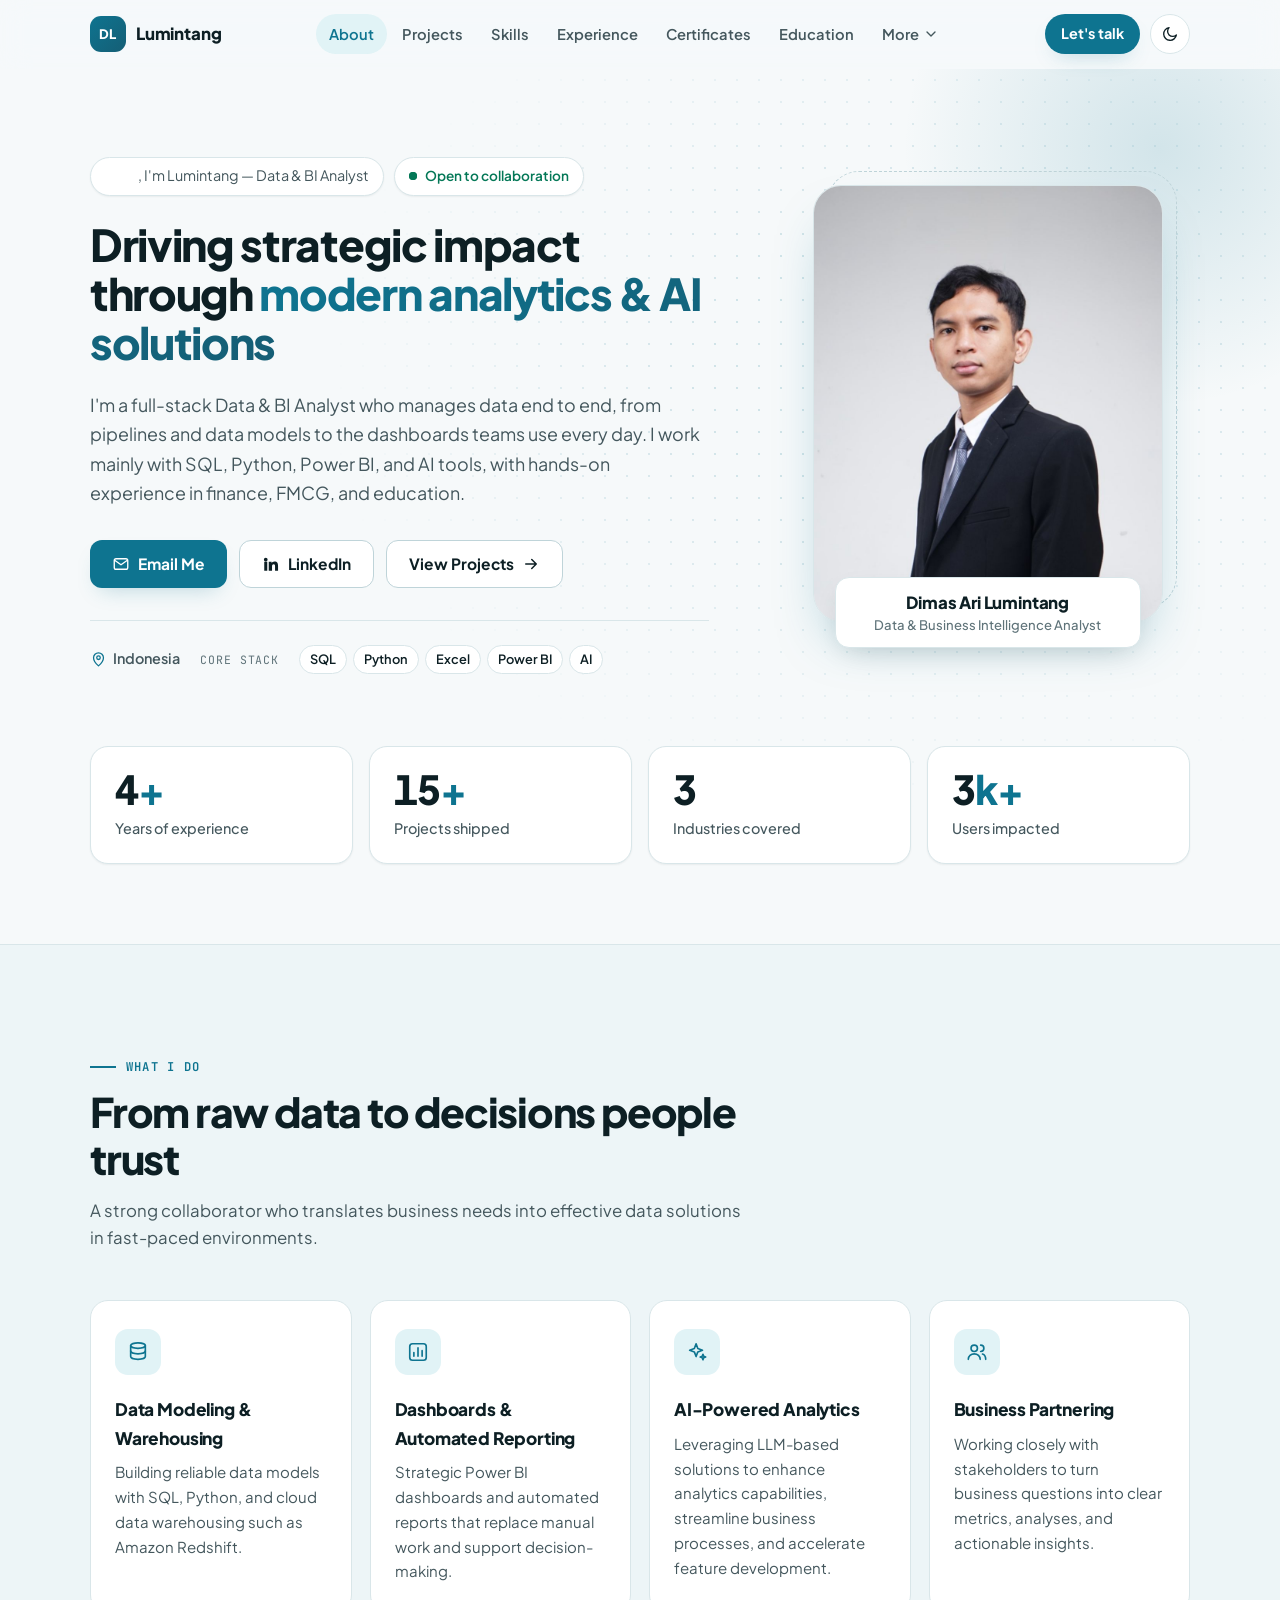
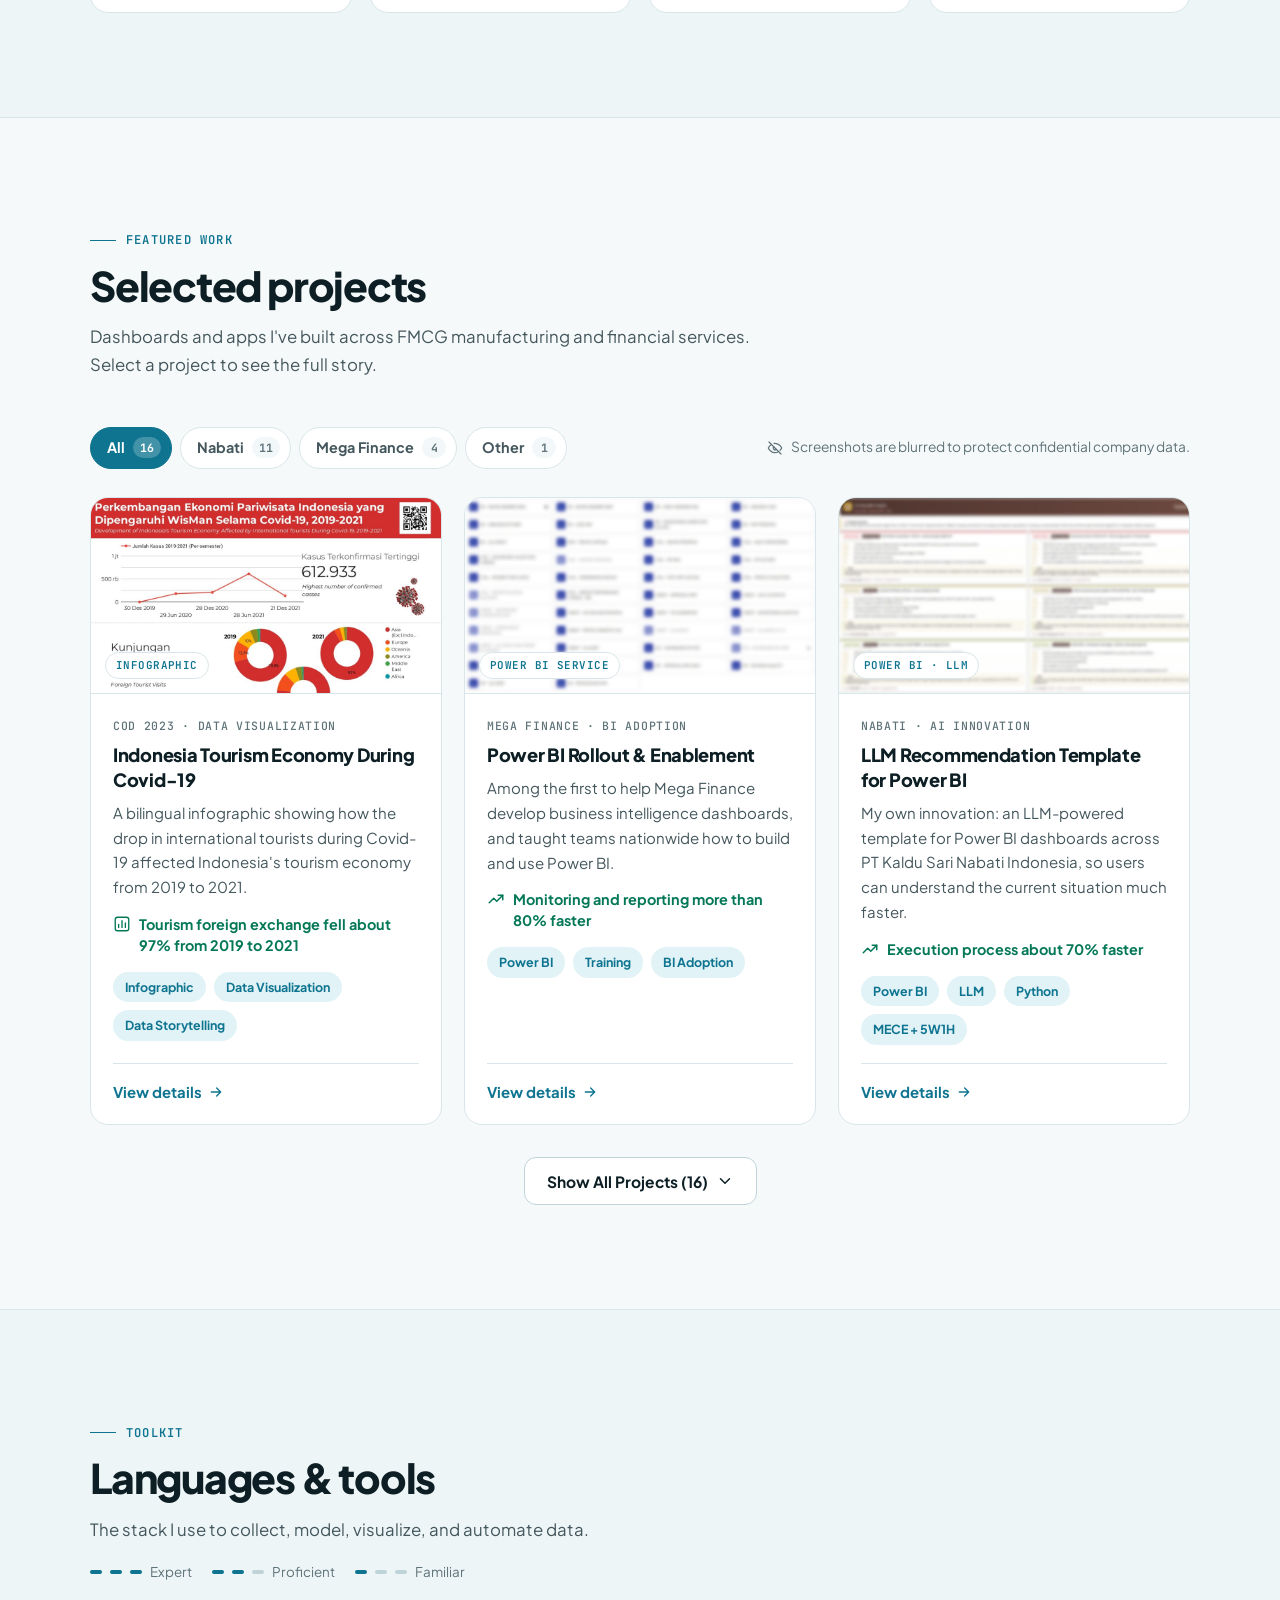
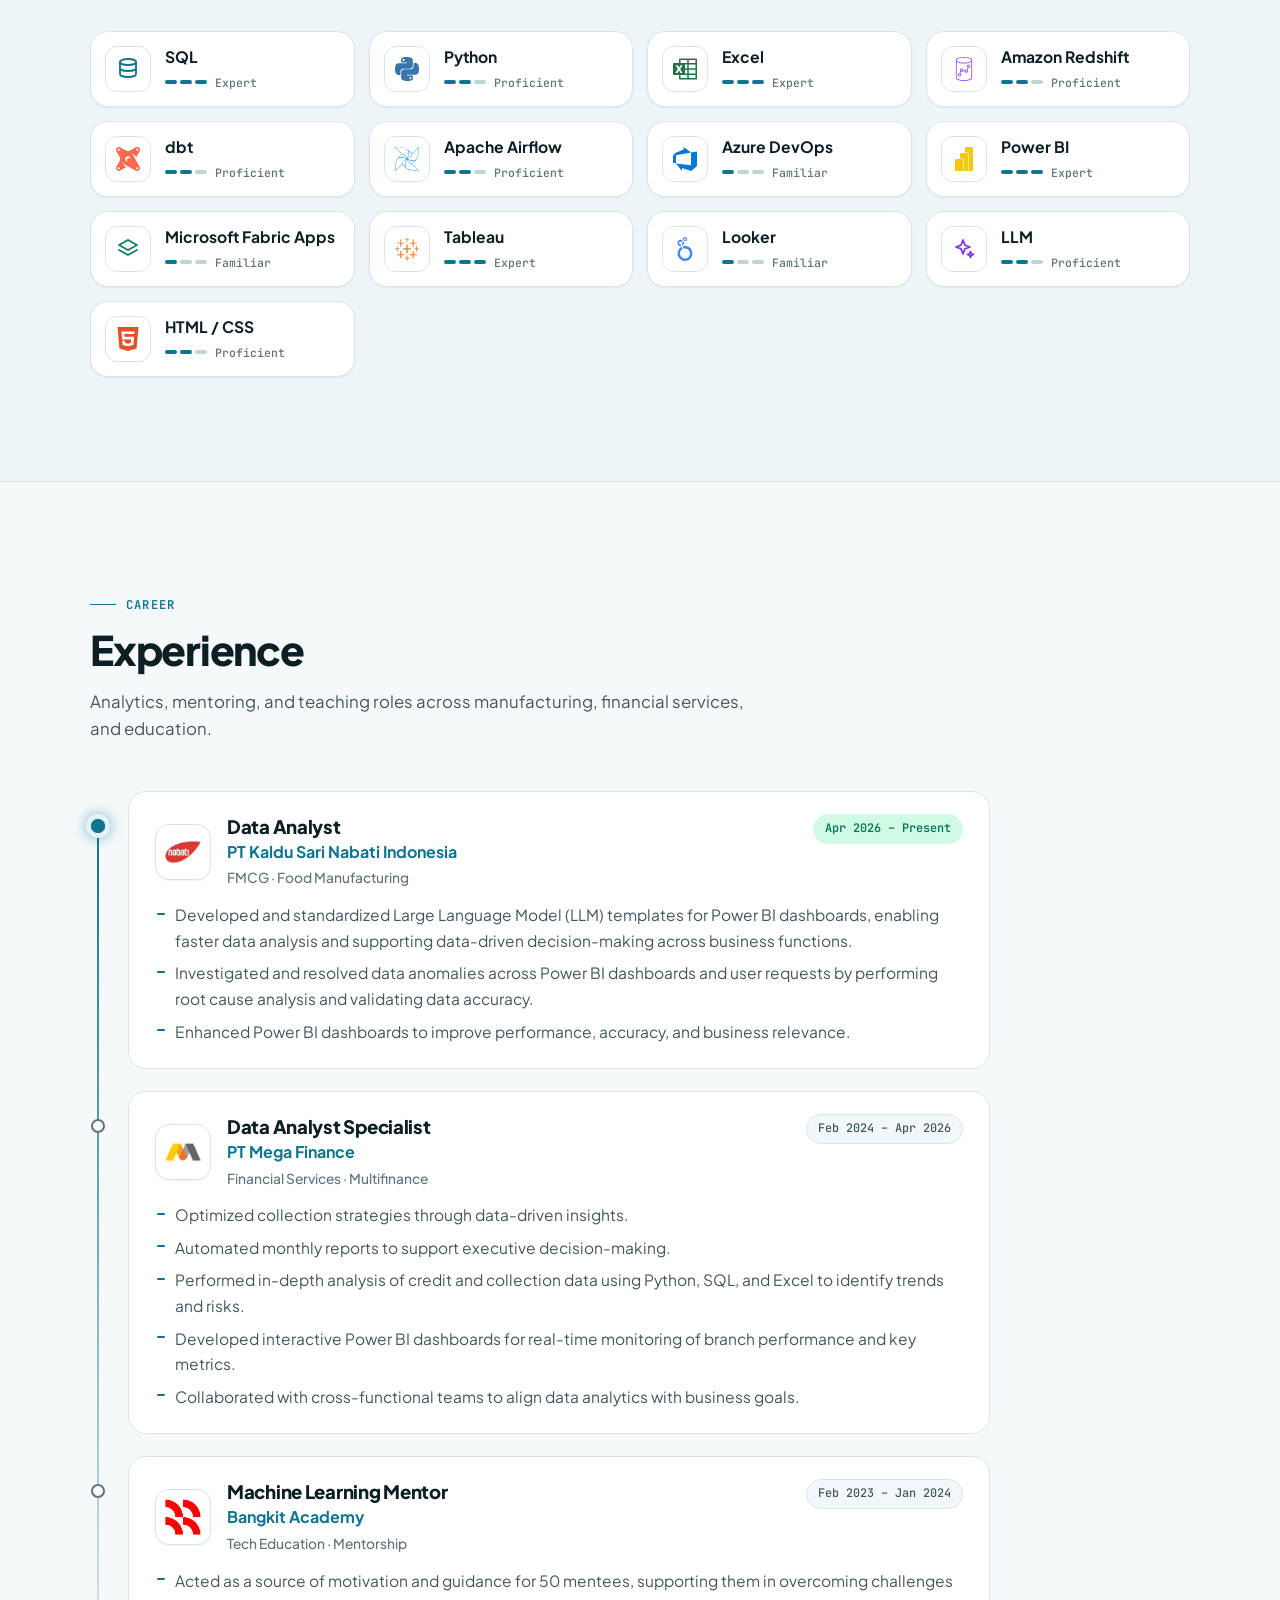
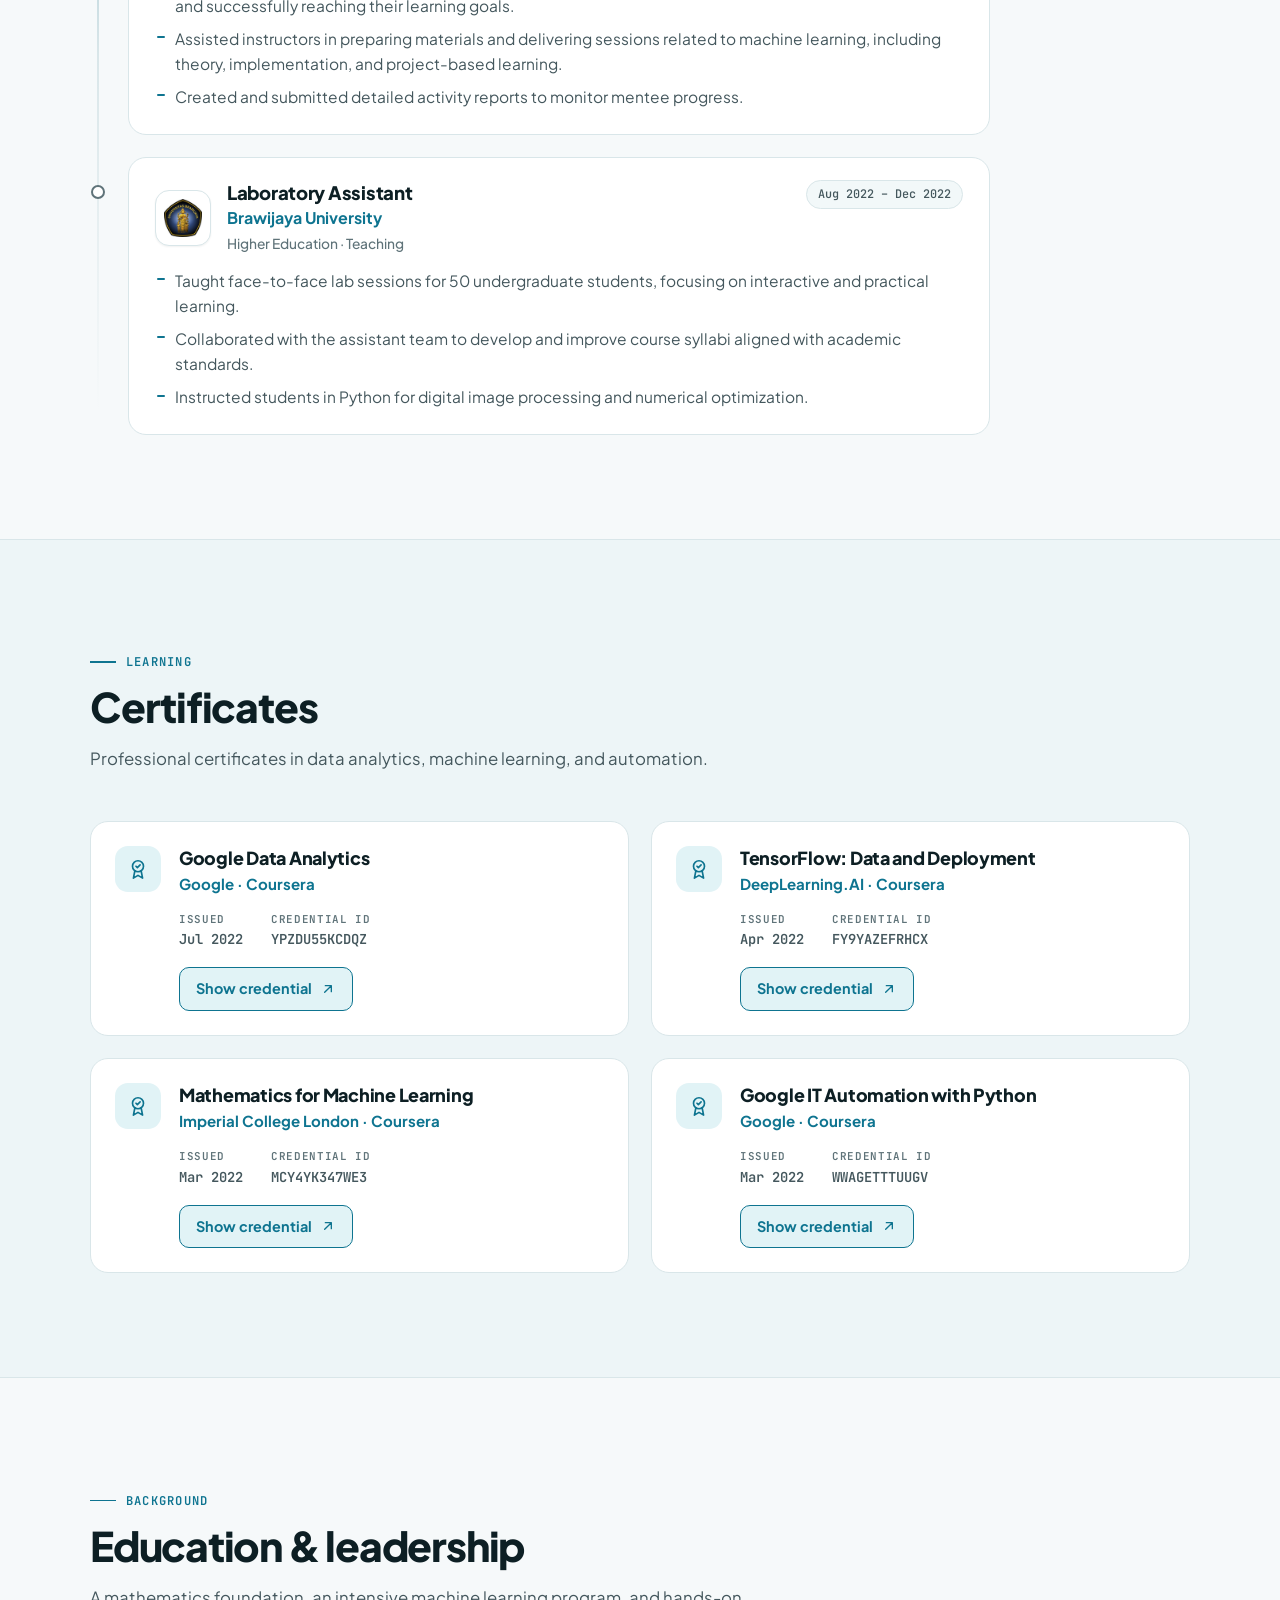
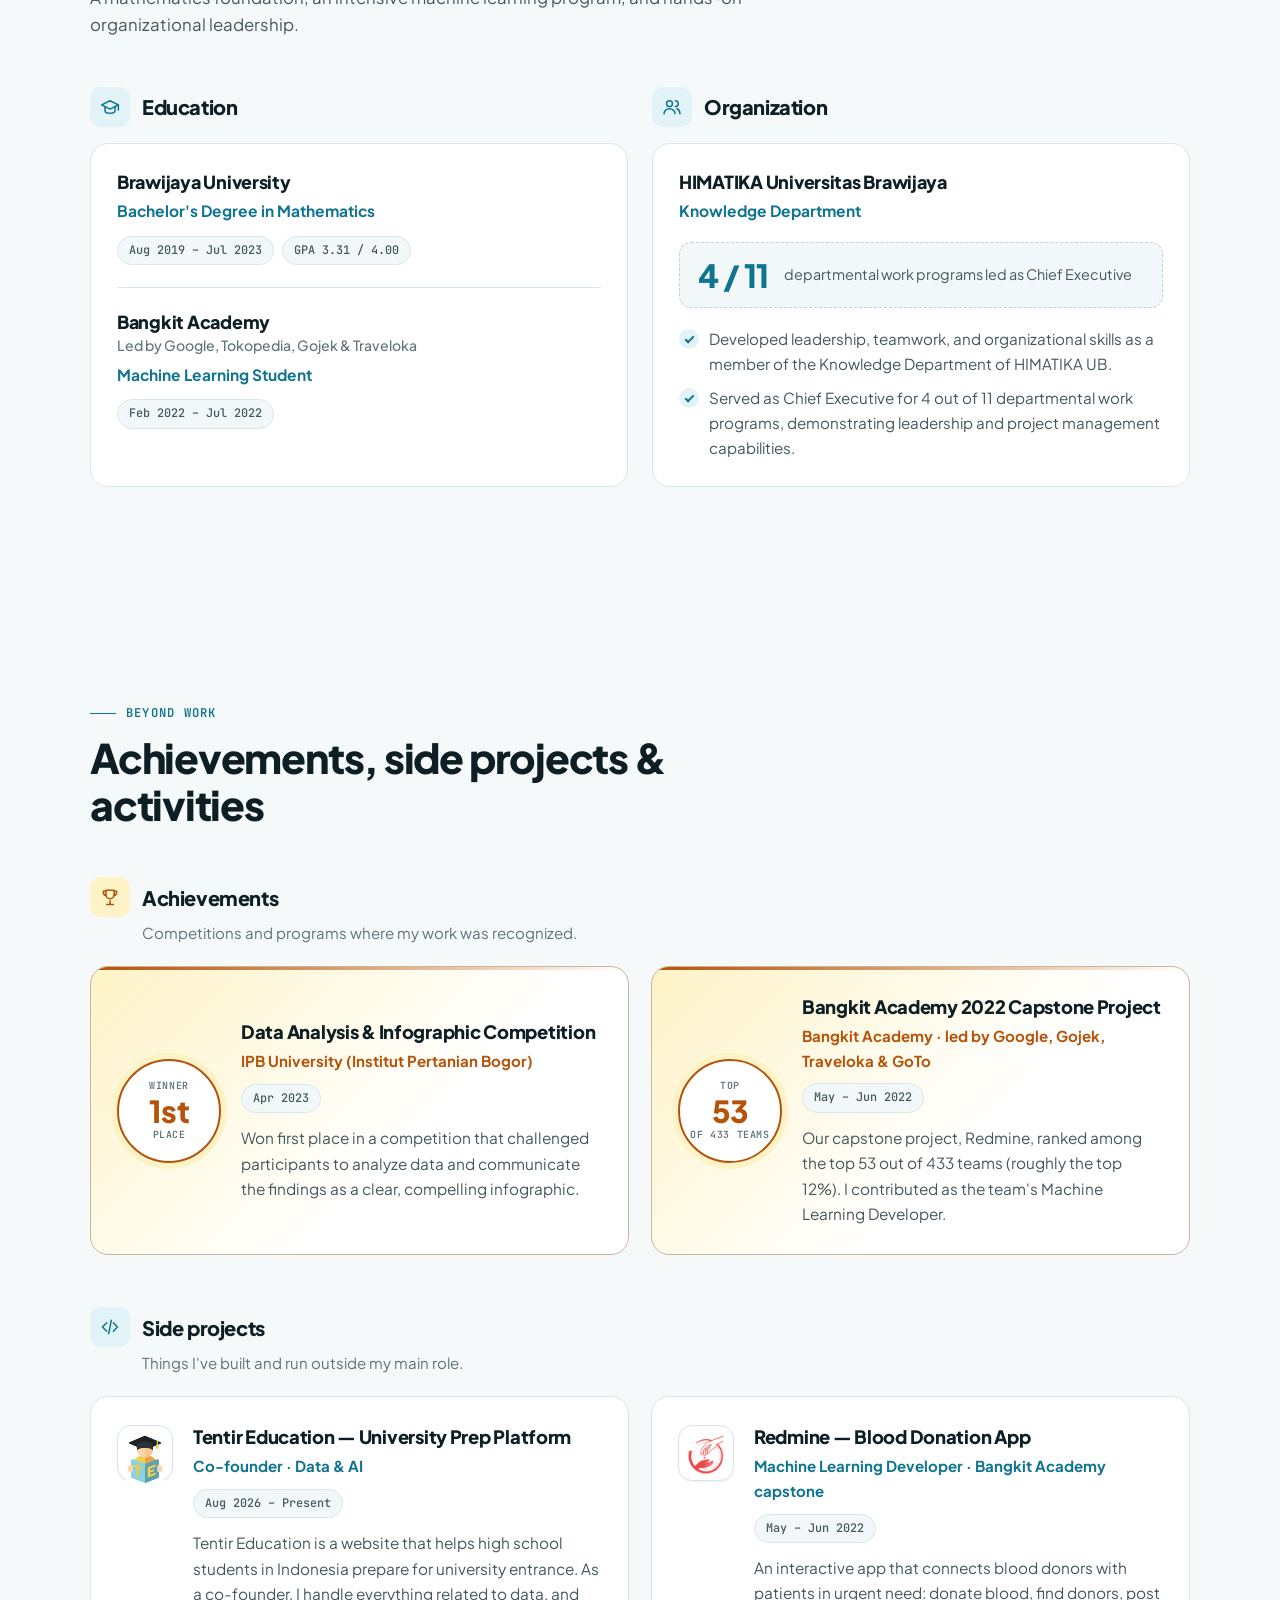
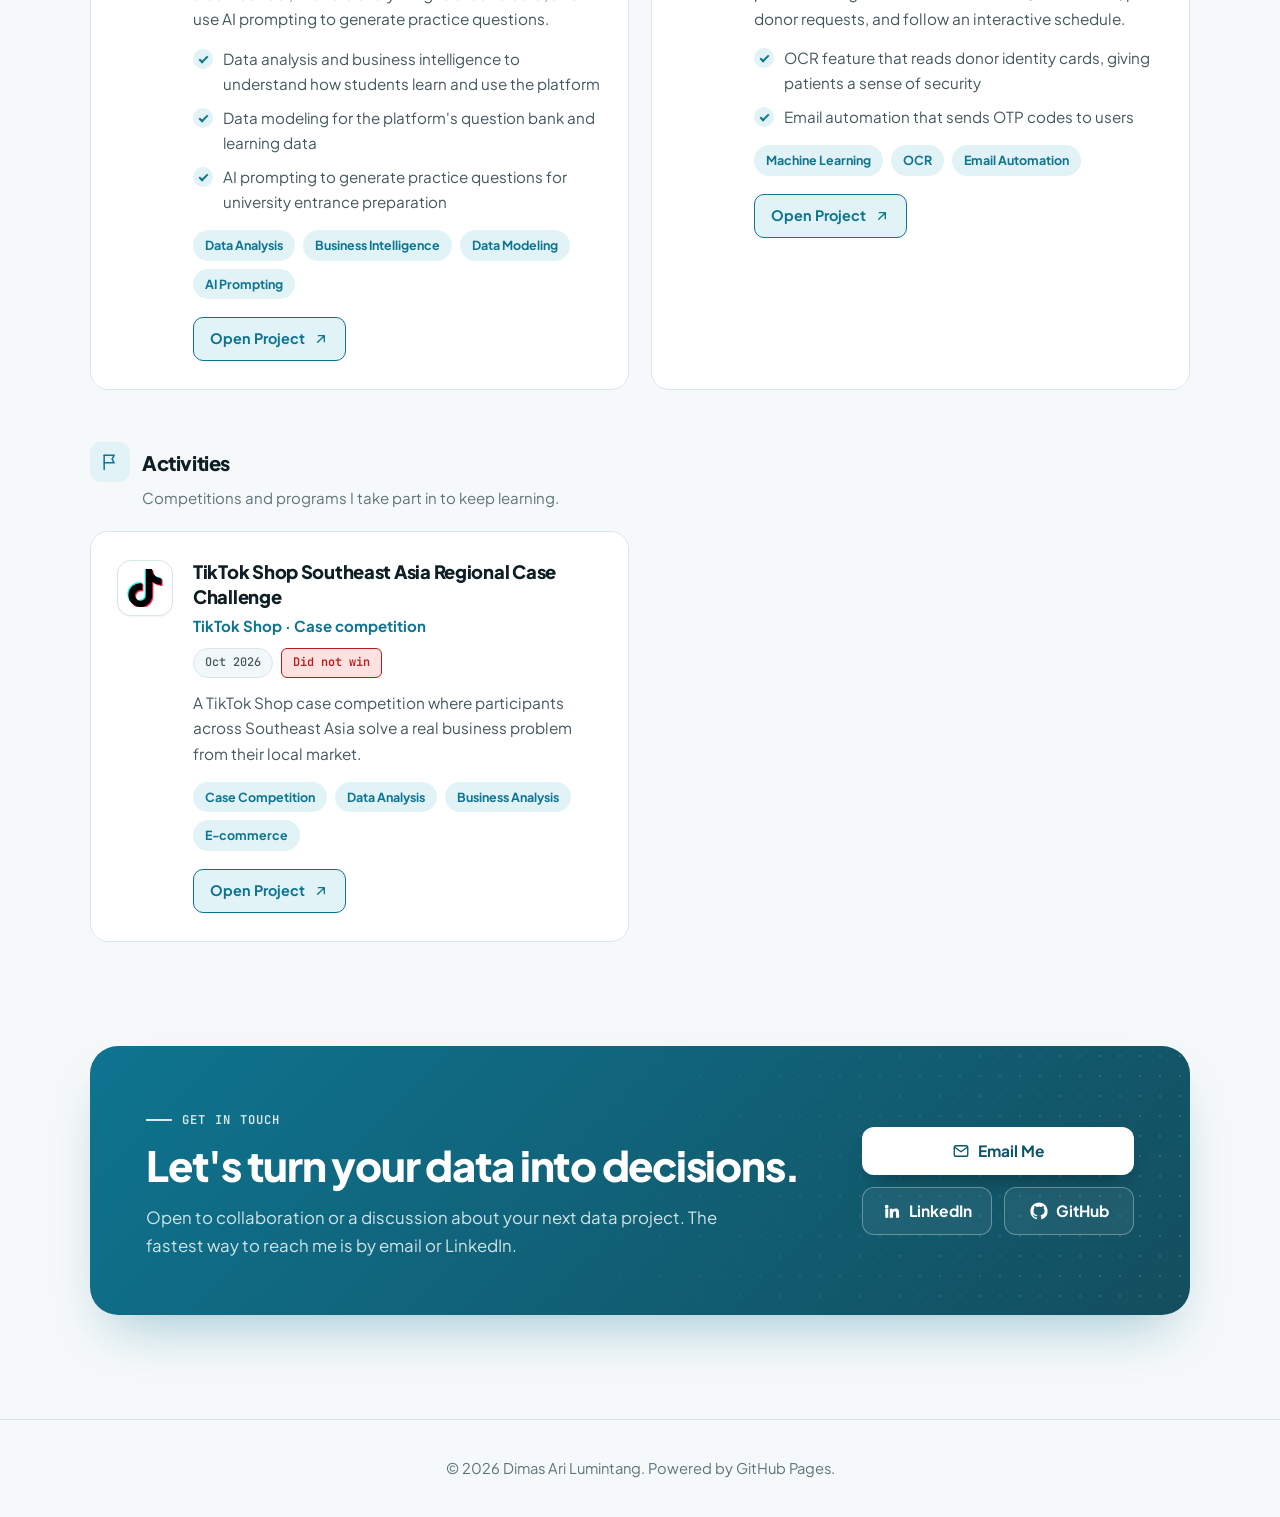
==== commit f15e4bd0: "Update portfolio content and navigation - Hero: smaller heading, shorter human-sounding intro, updat" ====
--- a/index.html
+++ b/index.html
@@ -58,6 +58,8 @@
       --border-strong: #bfd4d9;
       --success: #047857;
       --success-soft: #d1fae5;
+      --danger: #b91c1c;
+      --danger-soft: #fee2e2;
       --gold: #b45309;
       --gold-soft: #fef3c7;
       --thumb-bg: #e8f3f5;
@@ -97,6 +99,8 @@
       --border-strong: #24454f;
       --success: #34d399;
       --success-soft: rgba(52, 211, 153, 0.12);
+      --danger: #f87171;
+      --danger-soft: rgba(248, 113, 113, 0.12);
       --gold: #fbbf24;
       --gold-soft: rgba(251, 191, 36, 0.14);
       --thumb-bg: #0a1c22;
@@ -229,6 +233,73 @@
     .nav-links a:hover { color: var(--text); background-color: var(--surface-2); }
     .nav-links a.active { color: var(--accent); background-color: var(--accent-soft); }
     .nav-links .mobile-only { display: none; }
+
+    /* Dropdown "More": dibuka dengan klik (dan hover di desktop) */
+    .nav-dropdown { position: relative; }
+
+    .nav-dropdown-toggle {
+      display: inline-flex;
+      align-items: center;
+      gap: 4px;
+      padding: 8px 11px 8px 13px;
+      border: 0;
+      border-radius: 999px;
+      background: none;
+      font: inherit;
+      font-size: 0.92rem;
+      font-weight: 600;
+      color: var(--text-muted);
+      cursor: pointer;
+      transition: color 0.2s ease, background-color 0.2s ease;
+    }
+    .nav-dropdown-toggle .icon { width: 16px; height: 16px; transition: transform 0.2s ease; }
+    .nav-dropdown-toggle:hover { color: var(--text); background-color: var(--surface-2); }
+    .nav-dropdown-toggle.active { color: var(--accent); background-color: var(--accent-soft); }
+    .nav-dropdown.open .nav-dropdown-toggle .icon { transform: rotate(180deg); }
+
+    .nav-dropdown-menu {
+      position: absolute;
+      top: calc(100% + 10px);
+      right: 0;
+      z-index: 5;
+      display: grid;
+      gap: 2px;
+      min-width: 210px;
+      padding: 8px;
+      border: 1px solid var(--border);
+      border-radius: 14px;
+      background-color: var(--surface);
+      box-shadow: var(--shadow-md);
+      opacity: 0;
+      visibility: hidden;
+      transform: translateY(-6px);
+      transition: opacity 0.18s ease, transform 0.18s ease, visibility 0.18s;
+    }
+    /* Jembatan tak terlihat agar hover tidak putus saat kursor turun ke menu */
+    .nav-dropdown-menu::before { content: ""; position: absolute; left: 0; right: 0; top: -12px; height: 12px; }
+    .nav-dropdown.open .nav-dropdown-menu { opacity: 1; visibility: visible; transform: none; }
+
+    .nav-links .nav-dropdown-menu a { display: flex; align-items: center; gap: 10px; padding: 9px 12px; border-radius: 10px; color: var(--text); }
+
+    .dd-icon {
+      flex: none;
+      width: 28px;
+      height: 28px;
+      display: grid;
+      place-items: center;
+      border-radius: 8px;
+      background-color: var(--accent-soft);
+      color: var(--accent);
+    }
+    .dd-icon.gold { background-color: var(--gold-soft); color: var(--gold); }
+    .dd-icon .icon { width: 16px; height: 16px; }
+
+    @media (hover: hover) and (min-width: 961px) {
+      .nav-dropdown:not(.suppress-hover):hover .nav-dropdown-menu { opacity: 1; visibility: visible; transform: none; }
+      .nav-dropdown:not(.suppress-hover):hover .nav-dropdown-toggle .icon { transform: rotate(180deg); }
+    }
+
+    .more-group { scroll-margin-top: calc(var(--header-h) + 20px); }
 
     .nav-actions { display: flex; align-items: center; gap: 10px; }
 
@@ -404,10 +475,10 @@
     }
 
     .hero-title {
-      font-size: clamp(2.2rem, 4.8vw, 3.65rem);
+      font-size: clamp(1.9rem, 3.6vw, 2.75rem);
       font-weight: 800;
-      line-height: 1.08;
-      letter-spacing: -0.035em;
+      line-height: 1.12;
+      letter-spacing: -0.03em;
       margin-bottom: 22px;
     }
 
@@ -650,6 +721,15 @@
       font-weight: 500;
       color: var(--text-muted);
       white-space: nowrap;
+    }
+
+    /* Status kecil berbentuk kotak merah (mis. hasil kompetisi) */
+    .chip-danger {
+      border-radius: 6px;
+      border-color: var(--danger);
+      background-color: var(--danger-soft);
+      color: var(--danger);
+      font-weight: 600;
     }
 
     .tag {
@@ -963,8 +1043,11 @@
     }
     .dialog-media img {
       display: block;
-      width: 100%;
+      width: auto;
+      max-width: 100%;
+      max-height: 75vh;
       height: auto;
+      margin-inline: auto;
       border-radius: 10px;
       border: 1px solid var(--border);
       box-shadow: var(--shadow-md);
@@ -1133,7 +1216,8 @@
 
     .tl-org { display: flex; align-items: center; gap: 16px; min-width: 0; }
     /* Latar logo selalu putih karena logo perusahaan dirancang untuk latar terang */
-    .tl-logo {
+    .tl-logo,
+    .more-logo {
       flex: none;
       width: 56px;
       height: 56px;
@@ -1145,7 +1229,9 @@
       background-color: #fff;
       box-shadow: var(--shadow-sm);
     }
-    .tl-logo img { width: 100%; height: 100%; object-fit: contain; }
+    .tl-logo img,
+    .more-logo img,
+    .more-logo svg { width: 100%; height: 100%; object-fit: contain; }
 
     .tl-role { font-size: 1.16rem; font-weight: 800; letter-spacing: -0.015em; line-height: 1.35; }
     .tl-company { color: var(--accent); font-weight: 700; }
@@ -1177,6 +1263,48 @@
     }
 
     /* ==========================================
+       CERTIFICATES
+       ========================================== */
+    .cert-grid {
+      display: grid;
+      grid-template-columns: repeat(2, minmax(0, 1fr));
+      gap: 22px;
+    }
+
+    .cert-card { display: flex; gap: 18px; padding: 24px; }
+    .cert-body { flex: 1; min-width: 0; display: flex; flex-direction: column; }
+    .cert-card h3 { font-size: 1.12rem; font-weight: 800; letter-spacing: -0.015em; line-height: 1.35; }
+    .cert-issuer { margin-top: 2px; color: var(--accent); font-weight: 700; font-size: 0.94rem; }
+
+    .cert-meta { display: flex; flex-wrap: wrap; gap: 6px 28px; margin: 14px 0 16px; }
+    .cert-meta dt {
+      font-family: var(--font-mono);
+      font-size: 0.68rem;
+      font-weight: 600;
+      letter-spacing: 0.06em;
+      text-transform: uppercase;
+      color: var(--text-subtle);
+    }
+    .cert-meta dd { font-family: var(--font-mono); font-size: 0.86rem; font-weight: 600; color: var(--text-muted); }
+    /* Tombol link berbentuk kotak agar jelas bisa diklik (credential, open project) */
+    .box-link {
+      display: inline-flex;
+      align-items: center;
+      gap: 8px;
+      padding: 9px 16px;
+      border-radius: 10px;
+      border: 1px solid var(--accent);
+      background-color: var(--accent-soft);
+      color: var(--accent);
+      font-size: 0.9rem;
+      font-weight: 700;
+      transition: background-color 0.2s ease, color 0.2s ease, transform 0.2s ease;
+    }
+    .box-link .icon { width: 16px; height: 16px; }
+    .box-link:hover { background-color: var(--accent); color: var(--accent-contrast); transform: translateY(-1px); }
+    .cert-body .box-link { margin-top: auto; align-self: flex-start; }
+
+    /* ==========================================
        6. EDUCATION & ORGANIZATION
        ========================================== */
     .edu-grid {
@@ -1256,13 +1384,14 @@
       scroll-margin-top: calc(var(--header-h) + 20px);
     }
 
-    .more-chips { display: flex; flex-wrap: wrap; gap: 8px; margin-bottom: 10px; }
+    /* Periode di bawah nama organisasi, sama seperti di Education */
+    .more-chips { display: flex; flex-wrap: wrap; gap: 8px; margin: 2px 0 12px; }
     .more-card h4 { font-size: 1.15rem; font-weight: 800; letter-spacing: -0.015em; line-height: 1.35; margin-bottom: 4px; }
     .more-card .more-org { color: var(--accent); font-weight: 700; font-size: 0.94rem; margin-bottom: 10px; }
     .more-card p { color: var(--text-muted); font-size: 0.96rem; }
     .more-card .check-list { margin-top: 14px; }
     .more-card .project-tags { margin: 16px 0 0; }
-    .more-card .text-link { margin-top: 14px; }
+    .more-card .box-link { margin-top: 18px; }
 
     /* Achievement: kartu bernuansa emas dengan medali peringkat, beda jelas dari kartu side project */
     .award-card {
@@ -1427,6 +1556,22 @@
       .nav-links a { padding: 12px 14px; border-radius: 12px; font-size: 1rem; }
       .nav-links .mobile-only { display: block; }
 
+      /* Di menu mobile, isi dropdown tampil menjorok di bawah tombol More */
+      .nav-dropdown-toggle { width: 100%; justify-content: space-between; padding: 12px 14px; border-radius: 12px; font-size: 1rem; }
+      .nav-dropdown-menu {
+        position: static;
+        display: none;
+        min-width: 0;
+        padding: 2px 0 4px 14px;
+        border: 0;
+        background: none;
+        box-shadow: none;
+        opacity: 1;
+        visibility: visible;
+        transform: none;
+      }
+      .nav-dropdown.open .nav-dropdown-menu { display: grid; }
+
       .hero-grid { grid-template-columns: minmax(0, 1fr); }
       .hero-visual { order: -1; }
       .portrait { width: min(100%, 290px); }
@@ -1453,7 +1598,8 @@
       .timeline::before { top: 33px; }
       .tl-card { padding: 20px; }
       .tl-org { gap: 12px; }
-      .tl-logo { width: 46px; height: 46px; padding: 6px; border-radius: 12px; }
+      .tl-logo,
+      .more-logo { width: 46px; height: 46px; padding: 6px; border-radius: 12px; }
       .more-card { flex-direction: column; gap: 16px; padding: 24px 20px; }
       .award-card { align-items: flex-start; }
       .award-rank { width: 88px; height: 88px; }
@@ -1461,6 +1607,8 @@
       .org-highlight { flex-direction: column; align-items: flex-start; gap: 8px; }
       .site-footer { padding-bottom: 88px; }
       .projects-grid { grid-template-columns: minmax(0, 1fr); }
+      .cert-grid { grid-template-columns: minmax(0, 1fr); gap: 16px; }
+      .cert-card { padding: 20px; }
       .project-dialog { width: calc(100% - 20px); max-height: calc(100% - 20px); }
       .dialog-scroll { max-height: calc(100vh - 20px); }
       .dialog-media { padding: 56px 16px 20px; }
@@ -1503,14 +1651,14 @@
       <symbol id="i-menu" viewBox="0 0 24 24" fill="none" stroke="currentColor" stroke-width="2" stroke-linecap="round"><path d="M4 7h16M4 12h16M4 17h16"/></symbol>
       <symbol id="i-close" viewBox="0 0 24 24" fill="none" stroke="currentColor" stroke-width="2" stroke-linecap="round"><path d="M6 6l12 12M18 6 6 18"/></symbol>
       <symbol id="i-trophy" viewBox="0 0 24 24" fill="none" stroke="currentColor" stroke-width="1.8" stroke-linecap="round" stroke-linejoin="round"><path d="M8 21h8M12 16.5V21M7 4h10v5a5 5 0 0 1-10 0V4z"/><path d="M17 5h3v1.5A3.5 3.5 0 0 1 16.6 10M7 5H4v1.5A3.5 3.5 0 0 0 7.4 10"/></symbol>
+      <symbol id="i-cert" viewBox="0 0 24 24" fill="none" stroke="currentColor" stroke-width="1.8" stroke-linecap="round" stroke-linejoin="round"><circle cx="12" cy="9" r="6"/><path d="M8.6 13.9 7 22l5-3 5 3-1.6-8.1"/><path d="m9.8 9 1.5 1.5 3-3"/></symbol>
+      <symbol id="i-flag" viewBox="0 0 24 24" fill="none" stroke="currentColor" stroke-width="1.8" stroke-linecap="round" stroke-linejoin="round"><path d="M5 21V4"/><path d="M5 4h12l-2.5 4.5L17 13H5"/></symbol>
       <symbol id="i-cap" viewBox="0 0 24 24" fill="none" stroke="currentColor" stroke-width="1.8" stroke-linecap="round" stroke-linejoin="round"><path d="M22 9.5 12 4.5 2 9.5l10 5 10-5z"/><path d="M6 11.5v5c0 1.7 2.7 3 6 3s6-1.3 6-3v-5M22 9.5v6"/></symbol>
-      <symbol id="i-book" viewBox="0 0 24 24" fill="none" stroke="currentColor" stroke-width="1.8" stroke-linecap="round" stroke-linejoin="round"><path d="M2.5 4.5h6a3.5 3.5 0 0 1 3.5 3.5v12a2.8 2.8 0 0 0-2.8-2.8H2.5z"/><path d="M21.5 4.5h-6A3.5 3.5 0 0 0 12 8v12a2.8 2.8 0 0 1 2.8-2.8h6.7z"/></symbol>
       <symbol id="i-briefcase" viewBox="0 0 24 24" fill="none" stroke="currentColor" stroke-width="1.8" stroke-linecap="round" stroke-linejoin="round"><rect x="3" y="7" width="18" height="13" rx="2.5"/><path d="M9 7V5.5A1.5 1.5 0 0 1 10.5 4h3A1.5 1.5 0 0 1 15 5.5V7M3 12.5h18"/></symbol>
       <symbol id="i-medal" viewBox="0 0 24 24" fill="none" stroke="currentColor" stroke-width="1.8" stroke-linecap="round" stroke-linejoin="round"><path d="M7 3h3l2.5 5.5M17 3h-3l-1.2 2.6"/><circle cx="12" cy="15" r="6"/><path d="m12 12.2.9 1.8 2 .3-1.45 1.4.35 2-1.8-.95-1.8.95.35-2-1.45-1.4 2-.3z"/></symbol>
       <symbol id="i-eye-off" viewBox="0 0 24 24" fill="none" stroke="currentColor" stroke-width="1.8" stroke-linecap="round" stroke-linejoin="round"><path d="M3 3l18 18"/><path d="M10.6 5.1A10.4 10.4 0 0 1 12 5c5 0 9 4.5 10 7-.4 1-1.2 2.3-2.4 3.5M6.6 6.6C4.3 8 2.7 10.2 2 12c1 2.5 5 7 10 7 1.9 0 3.6-.6 5.1-1.5"/><path d="M9.9 9.9a3 3 0 0 0 4.2 4.2"/></symbol>
       <symbol id="i-trend" viewBox="0 0 24 24" fill="none" stroke="currentColor" stroke-width="2" stroke-linecap="round" stroke-linejoin="round"><path d="M3 17l6-6 4 4 8-8"/><path d="M15 7h6v6"/></symbol>
       <symbol id="i-chevron-down" viewBox="0 0 24 24" fill="none" stroke="currentColor" stroke-width="2" stroke-linecap="round" stroke-linejoin="round"><path d="m6 9 6 6 6-6"/></symbol>
-      <symbol id="i-drop"viewBox="0 0 24 24" fill="none" stroke="currentColor" stroke-width="1.8" stroke-linecap="round" stroke-linejoin="round"><path d="M12 3.5s-6.5 6.8-6.5 11.2a6.5 6.5 0 0 0 13 0C18.5 10.3 12 3.5 12 3.5z"/><path d="M12 12v5M9.5 14.5h5"/></symbol>
       <!-- Logo tools: path dari Simple Icons v10.4.0 (CC0), warna diatur lewat CSS --brand -->
       <symbol id="l-python" viewBox="0 0 24 24"><path d="M14.25.18l.9.2.73.26.59.3.45.32.34.34.25.34.16.33.1.3.04.26.02.2-.01.13V8.5l-.05.63-.13.55-.21.46-.26.38-.3.31-.33.25-.35.19-.35.14-.33.1-.3.07-.26.04-.21.02H8.77l-.69.05-.59.14-.5.22-.41.27-.33.32-.27.35-.2.36-.15.37-.1.35-.07.32-.04.27-.02.21v3.06H3.17l-.21-.03-.28-.07-.32-.12-.35-.18-.36-.26-.36-.36-.35-.46-.32-.59-.28-.73-.21-.88-.14-1.05-.05-1.23.06-1.22.16-1.04.24-.87.32-.71.36-.57.4-.44.42-.33.42-.24.4-.16.36-.1.32-.05.24-.01h.16l.06.01h8.16v-.83H6.18l-.01-2.75-.02-.37.05-.34.11-.31.17-.28.25-.26.31-.23.38-.2.44-.18.51-.15.58-.12.64-.1.71-.06.77-.04.84-.02 1.27.05zm-6.3 1.98l-.23.33-.08.41.08.41.23.34.33.22.41.09.41-.09.33-.22.23-.34.08-.41-.08-.41-.23-.33-.33-.22-.41-.09-.41.09zm13.09 3.95l.28.06.32.12.35.18.36.27.36.35.35.47.32.59.28.73.21.88.14 1.04.05 1.23-.06 1.23-.16 1.04-.24.86-.32.71-.36.57-.4.45-.42.33-.42.24-.4.16-.36.09-.32.05-.24.02-.16-.01h-8.22v.82h5.84l.01 2.76.02.36-.05.34-.11.31-.17.29-.25.25-.31.24-.38.2-.44.17-.51.15-.58.13-.64.09-.71.07-.77.04-.84.01-1.27-.04-1.07-.14-.9-.2-.73-.25-.59-.3-.45-.33-.34-.34-.25-.34-.16-.33-.1-.3-.04-.25-.02-.2.01-.13v-5.34l.05-.64.13-.54.21-.46.26-.38.3-.32.33-.24.35-.2.35-.14.33-.1.3-.06.26-.04.21-.02.13-.01h5.84l.69-.05.59-.14.5-.21.41-.28.33-.32.27-.35.2-.36.15-.36.1-.35.07-.32.04-.28.02-.21V6.07h2.09l.14.01zm-6.47 14.25l-.23.33-.08.41.08.41.23.33.33.23.41.08.41-.08.33-.23.23-.33.08-.41-.08-.41-.23-.33-.33-.23-.41-.08-.41.08z"/></symbol>
       <symbol id="l-microsoftexcel" viewBox="0 0 24 24"><path d="M23 1.5q.41 0 .7.3.3.29.3.7v19q0 .41-.3.7-.29.3-.7.3H7q-.41 0-.7-.3-.3-.29-.3-.7V18H1q-.41 0-.7-.3-.3-.29-.3-.7V7q0-.41.3-.7Q.58 6 1 6h5V2.5q0-.41.3-.7.29-.3.7-.3zM6 13.28l1.42 2.66h2.14l-2.38-3.87 2.34-3.8H7.46l-1.3 2.4-.05.08-.04.09-.64-1.28-.66-1.29H2.59l2.27 3.82-2.48 3.85h2.16zM14.25 21v-3H7.5v3zm0-4.5v-3.75H12v3.75zm0-5.25V7.5H12v3.75zm0-5.25V3H7.5v3zm8.25 15v-3h-6.75v3zm0-4.5v-3.75h-6.75v3.75zm0-5.25V7.5h-6.75v3.75zm0-5.25V3h-6.75v3Z"/></symbol>
@@ -1521,6 +1669,7 @@
       <symbol id="l-powerbi" viewBox="0 0 24 24"><path d="M10 12a1 1 0 0 1 1 1v11H4a1 1 0 0 1-1-1V13a1 1 0 0 1 1-1h6Zm-2-.5V7a1 1 0 0 1 1-1h6a1 1 0 0 1 1 1v17h-4.5V13a1.5 1.5 0 0 0-1.5-1.5H8Zm5-6V1a1 1 0 0 1 1-1h6a1 1 0 0 1 1 1v22a1 1 0 0 1-1 1h-3.5V7A1.5 1.5 0 0 0 15 5.5h-2Z"/></symbol>
       <symbol id="l-tableau" viewBox="0 0 24 24"><path d="M11.654.174V2.377H9.682v.58h1.972V5.16h.696V2.957h1.97v-.58h-1.97V.174h-.348zm6.03 2.262l-.002 1.623v1.623h-2.957v.927h2.957v3.188H18.725l.011-1.582.02-1.576 1.465-.02 1.46-.01v-.927H18.728V2.436h-.522zm-12.407.06V5.686H2.291v.925H5.277V9.801h.985V6.61h3.013v-.925H6.262V2.496H5.77zm6.086 5.27v3.593H8.06v1.188h3.304v3.596h1.28v-3.596H15.953v-1.188H12.643V7.766h-.637zm9.721 1.55v2.221h-2.012v.811h2.012v2.261h.887v-2.261H24v-.811h-2.029V9.317h-.422zm-19.111.131V11.621H0v.621H1.973v2.194H2.64v-2.194h2v-.62H2.609V9.446h-.318zm15.709 4.516v3.254h-3.016v.927h3.016v3.217h1.072v-3.216H21.74v-.928H18.754v-3.254h-.533zm-12.463.008v3.246H2.262v.928h2.957v3.189H6.32v-3.189h2.955v-.928H6.32V13.97h-.55zm6.316 4.578l.002 1.103v1.1H9.566v.812h1.971v2.262h.928l.012-1.119.017-1.143H14.463v-.812h-2V18.549h-.465z"/></symbol>
       <symbol id="l-looker" viewBox="0 0 24 24"><path d="M11.9475 0c-1.1598.0021-2.0982.944-2.096 2.1038a2.1 2.1 0 00.356 1.166l.895-.8959a.884.884 0 11.565.564l-.895.895c.9593.6478 2.2621.3953 2.91-.564.6478-.9593.3953-2.262-.564-2.91A2.096 2.096 0 0011.9475 0zm-.835 6.1128a3.2629 3.2629 0 00-.653-1.965l-1.164 1.162a1.667 1.667 0 01-.318 2.012l.632 1.5449a3.2819 3.2819 0 001.503-2.754zm-3.2499 1.666h-.03c-.9217.0009-1.6697-.7455-1.6707-1.6673-.001-.9217.7454-1.6697 1.6672-1.6707a1.669 1.669 0 01.9195.275l1.152-1.152c-1.4069-1.141-3.4724-.9257-4.6135.4811s-.9257 3.4723.481 4.6135a3.2799 3.2799 0 002.7275.6652l-.633-1.5439v-.001zm4.1279 1.3359c-.728 0-1.452.106-2.15.315l.922 2.2519c2.6872-.6819 5.4184.9438 6.1002 3.631.6818 2.6873-.9439 5.4184-3.6311 6.1002s-5.4184-.9439-6.1002-3.631c-.5682-2.2394.4655-4.5774 2.5041-5.6643l-.91-2.2449c-3.6908 1.808-5.2173 6.2657-3.4093 9.9567l.0005.001c1.808 3.6909 6.2657 5.2173 9.9567 3.4093l.001-.0005c3.6913-1.8071 5.2187-6.2645 3.4116-9.9558a7.4417 7.4417 0 00-6.6865-4.1696h-.008l-.001.001z"/></symbol>
+      <symbol id="l-tiktok" viewBox="0 0 24 24"><path d="M12.525.02c1.31-.02 2.61-.01 3.91-.02.08 1.53.63 3.09 1.75 4.17 1.12 1.11 2.7 1.62 4.24 1.79v4.03c-1.44-.05-2.89-.35-4.2-.97-.57-.26-1.1-.59-1.62-.93-.01 2.92.01 5.84-.02 8.75-.08 1.4-.54 2.79-1.35 3.94-1.31 1.92-3.58 3.17-5.91 3.21-1.43.08-2.86-.31-4.08-1.03-2.02-1.19-3.44-3.37-3.65-5.71-.02-.5-.03-1-.01-1.49.18-1.9 1.12-3.72 2.58-4.96 1.66-1.44 3.98-2.13 6.15-1.72.02 1.48-.04 2.96-.04 4.44-.99-.32-2.15-.23-3.02.37-.63.41-1.11 1.04-1.36 1.75-.21.51-.15 1.07-.14 1.61.24 1.64 1.82 3.02 3.5 2.87 1.12-.01 2.19-.66 2.77-1.61.19-.33.4-.67.41-1.06.1-1.79.06-3.57.07-5.36.01-4.03-.01-8.05.02-12.07z"/></symbol>
       <symbol id="l-html5" viewBox="0 0 24 24"><path d="M1.5 0h21l-1.91 21.563L11.977 24l-8.564-2.438L1.5 0zm7.031 9.75l-.232-2.718 10.059.003.23-2.622L5.412 4.41l.698 8.01h9.126l-.326 3.426-2.91.804-2.955-.81-.188-2.11H6.248l.33 4.171L12 19.351l5.379-1.443.744-8.157H8.531z"/></symbol>
       <symbol id="i-linkedin" viewBox="0 0 24 24" fill="currentColor"><path d="M4.98 3.5a2.5 2.5 0 1 1 0 5 2.5 2.5 0 0 1 0-5zM3 9h4v12H3zM9 9h3.8v1.7h.05c.53-1 1.83-2.05 3.77-2.05 4.03 0 4.78 2.65 4.78 6.1V21h-4v-5.6c0-1.34-.03-3.06-1.86-3.06-1.87 0-2.15 1.46-2.15 2.96V21H9z"/></symbol>
       <symbol id="i-github" viewBox="0 0 24 24" fill="currentColor"><path d="M12 .5C5.65.5.5 5.65.5 12a11.5 11.5 0 0 0 7.86 10.92c.58.1.79-.25.79-.56v-2c-3.2.7-3.87-1.37-3.87-1.37-.52-1.33-1.28-1.69-1.28-1.69-1.05-.72.08-.7.08-.7 1.16.08 1.77 1.19 1.77 1.19 1.03 1.77 2.7 1.26 3.36.96.1-.75.4-1.26.73-1.55-2.55-.29-5.24-1.28-5.24-5.69 0-1.26.45-2.29 1.19-3.1-.12-.29-.52-1.46.11-3.05 0 0 .97-.31 3.17 1.18a11 11 0 0 1 5.77 0c2.2-1.49 3.17-1.18 3.17-1.18.63 1.59.23 2.76.11 3.05.74.81 1.19 1.84 1.19 3.1 0 4.42-2.7 5.4-5.26 5.68.41.36.78 1.06.78 2.14v3.17c0 .31.21.67.8.56A11.5 11.5 0 0 0 23.5 12C23.5 5.65 18.35.5 12 .5z"/></symbol>
@@ -1542,8 +1691,18 @@
         <li><a href="#projects">Projects</a></li>
         <li><a href="#skills">Skills</a></li>
         <li><a href="#experiences">Experience</a></li>
+        <li><a href="#certificates">Certificates</a></li>
         <li><a href="#education-organization">Education</a></li>
-        <li><a href="#more">More</a></li>
+        <li class="nav-dropdown">
+          <button type="button" class="nav-dropdown-toggle" id="more-toggle" aria-expanded="false" aria-controls="more-menu">
+            More <svg class="icon" aria-hidden="true"><use href="#i-chevron-down"/></svg>
+          </button>
+          <ul class="nav-dropdown-menu" id="more-menu">
+            <li><a href="#achievements"><span class="dd-icon gold"><svg class="icon" aria-hidden="true"><use href="#i-trophy"/></svg></span>Achievements</a></li>
+            <li><a href="#side-projects"><span class="dd-icon"><svg class="icon" aria-hidden="true"><use href="#i-code"/></svg></span>Side projects</a></li>
+            <li><a href="#activities"><span class="dd-icon"><svg class="icon" aria-hidden="true"><use href="#i-flag"/></svg></span>Activities</a></li>
+          </ul>
+        </li>
         <li class="mobile-only"><a href="#contact">Contact</a></li>
       </ul>
 
@@ -1571,7 +1730,7 @@
           <div class="hero-content">
             <div class="hero-badges reveal">
               <span class="pill">
-                <span><span class="greeting-word" id="dynamic-greeting">Hello</span>, I'm Dimas — Data & BI Analyst</span>
+                <span><span class="greeting-word" id="dynamic-greeting">Hello</span>, I'm Lumintang — Data & BI Analyst</span>
               </span>
               <span class="pill status-pill">
                 <span class="status-dot" aria-hidden="true"></span>
@@ -1584,7 +1743,7 @@
             </h1>
 
             <p class="hero-lead reveal" style="--d:2">
-              I turn complex business data into actionable insights — through data modeling, automated reporting, and strategic dashboards — and use AI-powered solutions to make analytics faster and smarter.
+              I'm a full-stack Data &amp; BI Analyst who manages data end to end, from pipelines and data models to the dashboards teams use every day. I work mainly with SQL, Python, Power BI, and AI tools, with hands-on experience in finance, FMCG, and education.
             </p>
 
             <div class="hero-actions reveal" style="--d:3">
@@ -1611,9 +1770,9 @@
               <div class="stack-chips">
                 <span class="mini-chip">SQL</span>
                 <span class="mini-chip">Python</span>
+                <span class="mini-chip">Excel</span>
                 <span class="mini-chip">Power BI</span>
-                <span class="mini-chip">Redshift</span>
-                <span class="mini-chip">LLM</span>
+                <span class="mini-chip">AI</span>
               </div>
             </div>
           </div>
@@ -1648,7 +1807,7 @@
             <div class="stat-label">Industries covered</div>
           </div>
           <div class="stat reveal" style="--d:3">
-            <div class="stat-value"><span class="num" data-count="4.5" data-decimals="1">4.5</span><span class="suffix">k+</span></div>
+            <div class="stat-value"><span class="num" data-count="3">3</span><span class="suffix">k+</span></div>
             <div class="stat-label">Users impacted</div>
           </div>
         </div>
@@ -1703,12 +1862,13 @@
             <button type="button" class="filter-btn" data-filter="all" aria-pressed="true">All <span class="filter-count"></span></button>
             <button type="button" class="filter-btn" data-filter="nabati" aria-pressed="false">Nabati <span class="filter-count"></span></button>
             <button type="button" class="filter-btn" data-filter="megafinance" aria-pressed="false">Mega Finance <span class="filter-count"></span></button>
+            <button type="button" class="filter-btn" data-filter="other" aria-pressed="false">Other <span class="filter-count"></span></button>
           </div>
           <p class="projects-note"><svg class="icon" aria-hidden="true"><use href="#i-eye-off"/></svg>Screenshots are blurred to protect confidential company data.</p>
         </div>
 
-        <!-- Urutan kartu = urutan tampil. Screenshot dashboard sudah di-blur di file gambarnya (data confidential).
-             data-company dipakai filter: nabati / megafinance. Detail di .project-details tampil di dialog. -->
+        <!-- Urutan kartu = urutan tampil (3 teratas tampil dulu). Top 3 per filter bisa diatur dengan data-pin-<filter>="1..3", mis. data-pin-nabati. Screenshot dashboard sudah di-blur di file gambarnya (data confidential).
+             data-company dipakai filter: nabati / megafinance / other. Detail di .project-details tampil di dialog. -->
         <div class="projects-grid">
           <article class="card project-card reveal" data-company="nabati" style="--d:0">
             <button type="button" class="project-thumb" data-open aria-label="View details: General Affairs Executive App">
@@ -1745,7 +1905,43 @@
             </div>
           </article>
 
-          <article class="card project-card reveal" data-company="megafinance" style="--d:1">
+          <article class="card project-card reveal" data-company="nabati" style="--d:1" data-pin-nabati="1" data-pin-all="3">
+            <button type="button" class="project-thumb" data-open aria-label="View details: LLM Recommendation Template for Power BI">
+              <img src="image/llm-recommendation-template-blur.jpg" alt="Blurred screenshot of the LLM recommendation template in a Power BI dashboard" width="1200" height="622" loading="lazy">
+              <span class="project-badge">Power BI · LLM</span>
+            </button>
+            <div class="project-body">
+              <span class="project-kicker">Nabati · AI Innovation</span>
+              <h3 class="project-title">LLM Recommendation Template for Power BI</h3>
+              <p class="project-desc">My own innovation: an LLM-powered template for Power BI dashboards across PT Kaldu Sari Nabati Indonesia, so users can understand the current situation much faster.</p>
+              <p class="project-impact"><svg class="icon" aria-hidden="true"><use href="#i-trend"/></svg>Execution process about 70% faster</p>
+              <div class="project-details">
+                <p class="project-desc">An innovation I created to be applied to every Power BI dashboard at PT Kaldu Sari Nabati Indonesia. The template uses a large language model (LLM) to turn dashboard data into clear, actionable recommendations, so users can see the current situation without digging through every chart. The insights are structured with the MECE framework (mutually exclusive, collectively exhaustive) combined with 5W1H, and generated through a Python model.</p>
+                <div class="impact">
+                  <svg class="icon" aria-hidden="true"><use href="#i-trend"/></svg>
+                  <div><strong>Impact</strong>Helps the execution process run about 70% faster.</div>
+                </div>
+                <p class="details-label">Highlights</p>
+                <ul class="check-list">
+                  <li>Executive summary at the top, followed by insight cards ranked by priority: high, medium, or low</li>
+                  <li>Each insight broken down with 5W1H: what, where, when, who, why, and a concrete how</li>
+                  <li>Every recommendation has a clear owner, so follow-up is accountable</li>
+                  <li>Built as a reusable template for all Power BI dashboards, with insights generated by a Python model</li>
+                </ul>
+              </div>
+              <div class="project-tags">
+                <span class="tag">Power BI</span>
+                <span class="tag">LLM</span>
+                <span class="tag">Python</span>
+                <span class="tag">MECE + 5W1H</span>
+              </div>
+              <div class="project-links">
+                <button type="button" class="text-link" data-open>View details <svg class="icon" aria-hidden="true"><use href="#i-arrow-right"/></svg></button>
+              </div>
+            </div>
+          </article>
+
+          <article class="card project-card reveal" data-company="megafinance" style="--d:1" data-pin-all="2">
             <button type="button" class="project-thumb" data-open aria-label="View details: Power BI Rollout &amp; Enablement">
               <img src="image/power-bi-web-mf-blur.jpg" alt="Blurred screenshot of the Mega Finance Power BI report workspace" width="1200" height="530" loading="lazy">
               <span class="project-badge">Power BI Service</span>
@@ -1884,7 +2080,7 @@
             </div>
           </article>
 
-          <article class="card project-card reveal" data-company="nabati" style="--d:2">
+          <article class="card project-card reveal" data-company="nabati" style="--d:2" data-pin-nabati="3">
             <button type="button" class="project-thumb" data-open aria-label="View details: Talent Acquisition Pipeline">
               <img src="image/dashboard-ta-gw-blur.jpg" alt="Blurred screenshot of the talent acquisition pipeline dashboard" width="1200" height="676" loading="lazy">
               <span class="project-badge">Power BI</span>
@@ -2129,7 +2325,7 @@
             </div>
           </article>
 
-          <article class="card project-card reveal" data-company="nabati" style="--d:0">
+          <article class="card project-card reveal" data-company="nabati" style="--d:0" data-pin-nabati="2">
             <button type="button" class="project-thumb" data-open aria-label="View details: RMPM Return Monitoring">
               <img src="image/dashboard-wh-rmpm-blur.jpg" alt="Blurred screenshot of the RMPM return monitoring dashboard" width="1200" height="681" loading="lazy">
               <span class="project-badge">Power BI</span>
@@ -2198,6 +2394,42 @@
               </div>
             </div>
           </article>
+
+          <article class="card project-card reveal" data-company="other" style="--d:0" data-pin-all="1">
+            <button type="button" class="project-thumb" data-open aria-label="View details: Indonesia Tourism Economy During Covid-19">
+              <img src="image/cod2023-infographic.jpg" alt="Infographic on Indonesia's tourism economy and international tourists during Covid-19, 2019 to 2021" width="1000" height="1415" loading="lazy">
+              <span class="project-badge">Infographic</span>
+            </button>
+            <div class="project-body">
+              <span class="project-kicker">COD 2023 · Data Visualization</span>
+              <h3 class="project-title">Indonesia Tourism Economy During Covid-19</h3>
+              <p class="project-desc">A bilingual infographic showing how the drop in international tourists during Covid-19 affected Indonesia's tourism economy from 2019 to 2021.</p>
+              <p class="project-impact"><svg class="icon" aria-hidden="true"><use href="#i-chart"/></svg>Tourism foreign exchange fell about 97% from 2019 to 2021</p>
+              <div class="project-details">
+                <p class="project-desc">An infographic made for COD 2023 that tells the story of Indonesia's tourism economy during the Covid-19 pandemic. It connects the trend of confirmed Covid-19 cases with foreign tourist visits, their average length of stay and spending, and the foreign exchange earned by the tourism sector, using data from BPS (Statistics Indonesia) and the Ministry of Tourism and Creative Economy.</p>
+                <div class="impact">
+                  <svg class="icon" aria-hidden="true"><use href="#i-chart"/></svg>
+                  <div><strong>Key finding</strong>Foreign tourist visits fell from about 16.1 million in 2019 to 1.5 million in 2021, and tourism foreign exchange dropped from US$16.91 billion to US$0.54 billion.</div>
+                </div>
+                <p class="details-label">Highlights</p>
+                <ul class="check-list">
+                  <li>Confirmed Covid-19 cases per semester, peaking at 612,933 cases</li>
+                  <li>Foreign tourist visits by region of origin for 2019, 2020, and 2021</li>
+                  <li>Average length of stay and average spending per visit of international tourists</li>
+                  <li>Tourism foreign exchange from 2017 to 2021, showing the sharp drop during the pandemic</li>
+                  <li>Bilingual layout in Indonesian and English</li>
+                </ul>
+              </div>
+              <div class="project-tags">
+                <span class="tag">Infographic</span>
+                <span class="tag">Data Visualization</span>
+                <span class="tag">Data Storytelling</span>
+              </div>
+              <div class="project-links">
+                <button type="button" class="text-link" data-open>View details <svg class="icon" aria-hidden="true"><use href="#i-arrow-right"/></svg></button>
+              </div>
+            </div>
+          </article>
         </div>
 
         <div class="projects-more" id="projects-more" hidden>
@@ -2275,6 +2507,13 @@
             <div class="skill-meta">
               <span class="skill-name">Power BI</span>
               <span class="skill-level" data-level="3"><span class="level-bars" aria-hidden="true"><i></i><i></i><i></i></span>Expert</span>
+            </div>
+          </li>
+          <li class="skill-item reveal" style="--brand:#117865; --d:0">
+            <span class="skill-logo"><svg aria-hidden="true"><use href="#i-layers"/></svg></span>
+            <div class="skill-meta">
+              <span class="skill-name">Microsoft Fabric Apps</span>
+              <span class="skill-level" data-level="1"><span class="level-bars" aria-hidden="true"><i></i><i></i><i></i></span>Familiar</span>
             </div>
           </li>
           <li class="skill-item reveal" style="--brand:#E97627; --d:0">
@@ -2412,8 +2651,73 @@
       </div>
     </section>
 
+    <!-- Certificates -->
+    <section id="certificates" class="section section-alt" data-section="certificates">
+      <div class="container">
+        <div class="section-head reveal">
+          <span class="eyebrow">Learning</span>
+          <h2 class="section-title">Certificates</h2>
+          <p class="section-lead">Professional certificates in data analytics, machine learning, and automation.</p>
+        </div>
+
+        <div class="cert-grid">
+          <article class="card cert-card reveal" style="--d:0">
+            <span class="icon-tile"><svg class="icon" aria-hidden="true"><use href="#i-cert"/></svg></span>
+            <div class="cert-body">
+              <h3>Google Data Analytics</h3>
+              <div class="cert-issuer">Google · Coursera</div>
+              <dl class="cert-meta">
+                <div><dt>Issued</dt><dd>Jul 2022</dd></div>
+                <div><dt>Credential ID</dt><dd>YPZDU55KCDQZ</dd></div>
+              </dl>
+              <a href="https://www.coursera.org/account/accomplishments/specialization/certificate/YPZDU55KCDQZ" target="_blank" rel="noopener" class="box-link">Show credential <svg class="icon" aria-hidden="true"><use href="#i-arrow-up-right"/></svg></a>
+            </div>
+          </article>
+
+          <article class="card cert-card reveal" style="--d:1">
+            <span class="icon-tile"><svg class="icon" aria-hidden="true"><use href="#i-cert"/></svg></span>
+            <div class="cert-body">
+              <h3>TensorFlow: Data and Deployment</h3>
+              <div class="cert-issuer">DeepLearning.AI · Coursera</div>
+              <dl class="cert-meta">
+                <div><dt>Issued</dt><dd>Apr 2022</dd></div>
+                <div><dt>Credential ID</dt><dd>FY9YAZEFRHCX</dd></div>
+              </dl>
+              <a href="https://www.coursera.org/account/accomplishments/specialization/certificate/FY9YAZEFRHCX" target="_blank" rel="noopener" class="box-link">Show credential <svg class="icon" aria-hidden="true"><use href="#i-arrow-up-right"/></svg></a>
+            </div>
+          </article>
+
+          <article class="card cert-card reveal" style="--d:0">
+            <span class="icon-tile"><svg class="icon" aria-hidden="true"><use href="#i-cert"/></svg></span>
+            <div class="cert-body">
+              <h3>Mathematics for Machine Learning</h3>
+              <div class="cert-issuer">Imperial College London · Coursera</div>
+              <dl class="cert-meta">
+                <div><dt>Issued</dt><dd>Mar 2022</dd></div>
+                <div><dt>Credential ID</dt><dd>MCY4YK347WE3</dd></div>
+              </dl>
+              <a href="https://www.coursera.org/account/accomplishments/specialization/certificate/MCY4YK347WE3" target="_blank" rel="noopener" class="box-link">Show credential <svg class="icon" aria-hidden="true"><use href="#i-arrow-up-right"/></svg></a>
+            </div>
+          </article>
+
+          <article class="card cert-card reveal" style="--d:1">
+            <span class="icon-tile"><svg class="icon" aria-hidden="true"><use href="#i-cert"/></svg></span>
+            <div class="cert-body">
+              <h3>Google IT Automation with Python</h3>
+              <div class="cert-issuer">Google · Coursera</div>
+              <dl class="cert-meta">
+                <div><dt>Issued</dt><dd>Mar 2022</dd></div>
+                <div><dt>Credential ID</dt><dd>WWAGETTTUUGV</dd></div>
+              </dl>
+              <a href="https://www.coursera.org/account/accomplishments/specialization/certificate/WWAGETTTUUGV" target="_blank" rel="noopener" class="box-link">Show credential <svg class="icon" aria-hidden="true"><use href="#i-arrow-up-right"/></svg></a>
+            </div>
+          </article>
+        </div>
+      </div>
+    </section>
+
     <!-- 6. Education & Organization -->
-    <section id="education-organization" class="section section-alt" data-section="education-organization">
+    <section id="education-organization" class="section" data-section="education-organization">
       <div class="container">
         <div class="section-head reveal">
           <span class="eyebrow">Background</span>
@@ -2474,10 +2778,10 @@
       <div class="container">
         <div class="section-head reveal">
           <span class="eyebrow">Beyond work</span>
-          <h2 class="section-title">Achievements &amp; side projects</h2>
+          <h2 class="section-title">Achievements, side projects &amp; activities</h2>
         </div>
 
-        <div class="more-group">
+        <div class="more-group" id="achievements">
           <div class="more-group-head reveal">
             <h3 class="col-title">
               <span class="icon-tile gold"><svg class="icon" aria-hidden="true"><use href="#i-trophy"/></svg></span>
@@ -2492,6 +2796,7 @@
               <div>
                 <h4>Data Analysis &amp; Infographic Competition</h4>
                 <div class="more-org">IPB University (Institut Pertanian Bogor)</div>
+                <div class="more-chips"><span class="chip">Apr 2023</span></div>
                 <p>Won first place in a competition that challenged participants to analyze data and communicate the findings as a clear, compelling infographic.</p>
               </div>
             </article>
@@ -2499,17 +2804,16 @@
             <article class="card more-card award-card reveal" style="--d:1">
               <div class="award-rank"><small>Top</small><strong>53</strong><span>of 433 teams</span></div>
               <div>
-                <div class="more-chips"><span class="chip">May – Jun 2022</span></div>
                 <h4>Bangkit Academy 2022 Capstone Project</h4>
                 <div class="more-org">Bangkit Academy · led by Google, Gojek, Traveloka &amp; GoTo</div>
+                <div class="more-chips"><span class="chip">May – Jun 2022</span></div>
                 <p>Our capstone project, Redmine, ranked among the top 53 out of 433 teams (roughly the top 12%). I contributed as the team's Machine Learning Developer.</p>
-                <a href="#redmine" class="text-link">See the Redmine project <svg class="icon" aria-hidden="true"><use href="#i-arrow-right"/></svg></a>
               </div>
             </article>
           </div>
         </div>
 
-        <div class="more-group">
+        <div class="more-group" id="side-projects">
           <div class="more-group-head reveal">
             <h3 class="col-title">
               <span class="icon-tile"><svg class="icon" aria-hidden="true"><use href="#i-code"/></svg></span>
@@ -2520,11 +2824,12 @@
 
           <div class="more-grid">
             <article class="card more-card reveal" style="--d:0">
-              <span class="icon-tile"><svg class="icon" aria-hidden="true"><use href="#i-book"/></svg></span>
+              <span class="more-logo"><img src="image/logo-tentir-icon.jpg" alt="Tentir Education logo" width="143" height="192" loading="lazy"></span>
               <div>
-                <h4>TENTIR.ID — University Prep Platform</h4>
+                <h4>Tentir Education — University Prep Platform</h4>
                 <div class="more-org">Co-founder · Data &amp; AI</div>
-                <p>TENTIR.ID is a website that helps high school students in Indonesia prepare for university entrance. As a co-founder, I handle everything related to data, and use AI prompting to generate practice questions.</p>
+                <div class="more-chips"><span class="chip">Aug 2026 – Present</span></div>
+                <p>Tentir Education is a website that helps high school students in Indonesia prepare for university entrance. As a co-founder, I handle everything related to data, and use AI prompting to generate practice questions.</p>
                 <ul class="check-list">
                   <li>Data analysis and business intelligence to understand how students learn and use the platform</li>
                   <li>Data modeling for the platform's question bank and learning data</li>
@@ -2536,16 +2841,16 @@
                   <span class="tag">Data Modeling</span>
                   <span class="tag">AI Prompting</span>
                 </div>
+                <a href="https://tentir.id/" target="_blank" rel="noopener" class="box-link">Open Project <svg class="icon" aria-hidden="true"><use href="#i-arrow-up-right"/></svg></a>
               </div>
             </article>
 
-            <!-- TODO: tambahkan link repo/demo Redmine bila ada -->
-            <article class="card more-card reveal" id="redmine" style="--d:1">
-              <span class="icon-tile"><svg class="icon" aria-hidden="true"><use href="#i-drop"/></svg></span>
+            <article class="card more-card reveal" style="--d:1">
+              <span class="more-logo"><img src="image/logo-redmine-icon.png" alt="Redmine logo" width="180" height="192" loading="lazy"></span>
               <div>
-                <div class="more-chips"><span class="chip">May – Jun 2022</span></div>
                 <h4>Redmine — Blood Donation App</h4>
                 <div class="more-org">Machine Learning Developer · Bangkit Academy capstone</div>
+                <div class="more-chips"><span class="chip">May – Jun 2022</span></div>
                 <p>An interactive app that connects blood donors with patients in urgent need: donate blood, find donors, post donor requests, and follow an interactive schedule.</p>
                 <ul class="check-list">
                   <li>OCR feature that reads donor identity cards, giving patients a sense of security</li>
@@ -2556,6 +2861,36 @@
                   <span class="tag">OCR</span>
                   <span class="tag">Email Automation</span>
                 </div>
+                <a href="https://github.com/arilumintang/Bangkit-Capstone-Project-Redmine" target="_blank" rel="noopener" class="box-link">Open Project <svg class="icon" aria-hidden="true"><use href="#i-arrow-up-right"/></svg></a>
+              </div>
+            </article>
+          </div>
+        </div>
+
+        <div class="more-group" id="activities">
+          <div class="more-group-head reveal">
+            <h3 class="col-title">
+              <span class="icon-tile"><svg class="icon" aria-hidden="true"><use href="#i-flag"/></svg></span>
+              Activities
+            </h3>
+            <p>Competitions and programs I take part in to keep learning.</p>
+          </div>
+
+          <div class="more-grid">
+            <article class="card more-card reveal" style="--d:0">
+              <span class="more-logo"><svg viewBox="0 0 24 24" role="img" aria-label="TikTok logo"><use href="#l-tiktok" fill="#25F4EE" transform="translate(-0.7 -0.7)"/><use href="#l-tiktok" fill="#FE2C55" transform="translate(0.7 0.7)"/><use href="#l-tiktok" fill="#000000"/></svg></span>
+              <div>
+                <h4>TikTok Shop Southeast Asia Regional Case Challenge</h4>
+                <div class="more-org">TikTok Shop · Case competition</div>
+                <div class="more-chips"><span class="chip">Oct 2026</span><span class="chip chip-danger">Did not win</span></div>
+                <p>A TikTok Shop case competition where participants across Southeast Asia solve a real business problem from their local market.</p>
+                <div class="project-tags">
+                  <span class="tag">Case Competition</span>
+                  <span class="tag">Data Analysis</span>
+                  <span class="tag">Business Analysis</span>
+                  <span class="tag">E-commerce</span>
+                </div>
+                <a href="https://docs.google.com/presentation/d/15ri-YkdRBv4PjTf3xcbDVd-qyGwMH2VG2MR2kw6NxuE/edit?usp=sharing" target="_blank" rel="noopener" class="box-link">Open Project <svg class="icon" aria-hidden="true"><use href="#i-arrow-up-right"/></svg></a>
               </div>
             </article>
           </div>
@@ -2663,9 +2998,30 @@
       menuToggle.setAttribute('aria-label', open ? 'Close menu' : 'Open menu');
     }
 
+    // Dropdown "More" di header
+    const moreDropdown = document.querySelector('.nav-dropdown');
+    const moreToggle = document.getElementById('more-toggle');
+
+    function setDropdown(open) {
+      moreDropdown.classList.toggle('open', open);
+      moreToggle.setAttribute('aria-expanded', String(open));
+    }
+
+    moreToggle.addEventListener('click', () => setDropdown(!moreDropdown.classList.contains('open')));
+    document.addEventListener('click', (e) => { if (!moreDropdown.contains(e.target)) setDropdown(false); });
+    // Setelah memilih item, menu langsung tertutup walau kursor masih di atasnya
+    moreDropdown.querySelectorAll('.nav-dropdown-menu a').forEach((link) => link.addEventListener('click', () => {
+      moreDropdown.classList.add('suppress-hover');
+      moreDropdown.addEventListener('mouseleave', () => moreDropdown.classList.remove('suppress-hover'), { once: true });
+    }));
+
     menuToggle.addEventListener('click', () => setMenu(!header.classList.contains('menu-open')));
-    navLinks.forEach((link) => link.addEventListener('click', () => setMenu(false)));
-    document.addEventListener('keydown', (e) => { if (e.key === 'Escape') setMenu(false); });
+    navLinks.forEach((link) => link.addEventListener('click', () => { setMenu(false); setDropdown(false); }));
+    document.addEventListener('keydown', (e) => {
+      if (e.key !== 'Escape') return;
+      setMenu(false);
+      setDropdown(false);
+    });
     window.addEventListener('resize', () => { if (window.innerWidth > 960) setMenu(false); });
 
     // 4. Header shadow & tombol back-to-top saat scroll
@@ -2686,6 +3042,7 @@
           if (!entry.isIntersecting) return;
           const id = entry.target.dataset.section;
           navLinks.forEach((link) => link.classList.toggle('active', link.getAttribute('href') === '#' + id));
+          moreToggle.classList.toggle('active', id === 'more');
         });
       }, { rootMargin: '-45% 0px -50% 0px' });
       document.querySelectorAll('[data-section]').forEach((section) => sectionObserver.observe(section));
@@ -2744,7 +3101,7 @@
     const filterButtons = document.querySelectorAll('.filter-btn');
     const projectsMore = document.getElementById('projects-more');
     const showAllButton = document.getElementById('projects-show-all');
-    const PROJECT_LIMIT = 6;
+    const PROJECT_LIMIT = 3;
     let activeFilter = 'all';
     let showAllProjects = false;
 
@@ -2752,13 +3109,24 @@
       return filter === 'all' || card.dataset.company === filter;
     }
 
+    // Urutan "top" per filter diatur lewat atribut, mis. data-pin-nabati="1"; kartu lain mengikuti urutan HTML
+    function pinRank(card, filter) {
+      const value = card.getAttribute(`data-pin-${filter}`);
+      return value ? Number(value) : Infinity;
+    }
+
     function renderProjects() {
-      const matches = projectCards.filter((card) => matchesFilter(card, activeFilter));
-      projectCards.forEach((card) => { card.hidden = true; });
-      matches.forEach((card, i) => { card.hidden = !showAllProjects && i >= PROJECT_LIMIT; });
+      const matches = projectCards
+        .filter((card) => matchesFilter(card, activeFilter))
+        .sort((a, b) => (pinRank(a, activeFilter) - pinRank(b, activeFilter)) || (projectCards.indexOf(a) - projectCards.indexOf(b)));
+      projectCards.forEach((card) => { card.hidden = true; card.style.order = ''; });
+      matches.forEach((card, i) => {
+        card.hidden = !showAllProjects && i >= PROJECT_LIMIT;
+        card.style.order = i;
+      });
       filterButtons.forEach((btn) => btn.setAttribute('aria-pressed', String(btn.dataset.filter === activeFilter)));
       projectsMore.hidden = showAllProjects || matches.length <= PROJECT_LIMIT;
-      showAllButton.querySelector('span').textContent = `Show all ${matches.length} projects`;
+      showAllButton.querySelector('span').textContent = `Show All Projects (${matches.length})`;
     }
 
     filterButtons.forEach((btn) => {
@@ -2784,7 +3152,7 @@
       const media = card.querySelector('.project-thumb img').cloneNode(true);
       media.removeAttribute('loading');
       dialogMedia.replaceChildren(media);
-      dialogMedia.insertAdjacentHTML('afterbegin', '<span class="blur-note"><svg class="icon" aria-hidden="true"><use href="#i-eye-off"/></svg>Confidential · blurred</span>');
+      if (media.getAttribute('src').includes('-blur')) dialogMedia.insertAdjacentHTML('afterbegin', '<span class="blur-note"><svg class="icon" aria-hidden="true"><use href="#i-eye-off"/></svg>Confidential · blurred</span>');
 
       const parts = ['.project-kicker', '.project-title', '.project-details', '.project-tags'].map((sel) => card.querySelector(sel).cloneNode(true));
       parts[1].id = 'dialog-title';
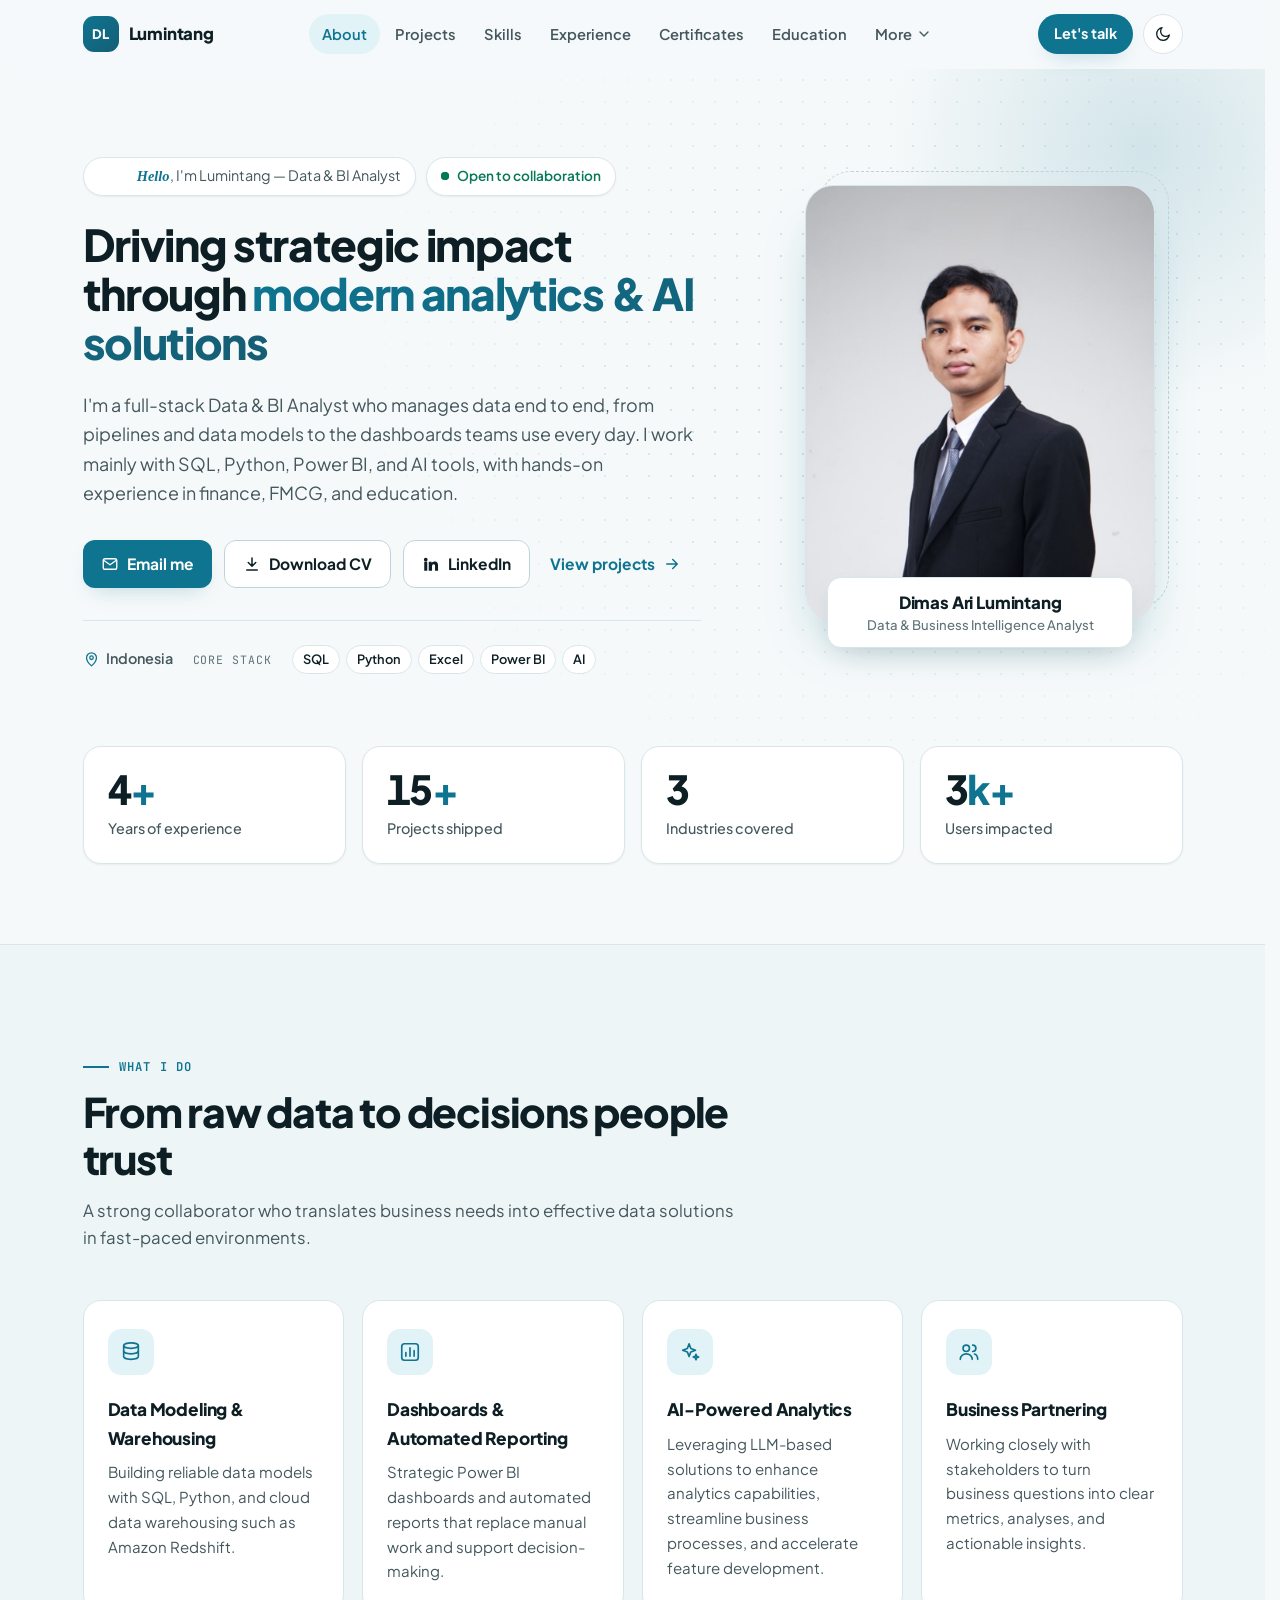
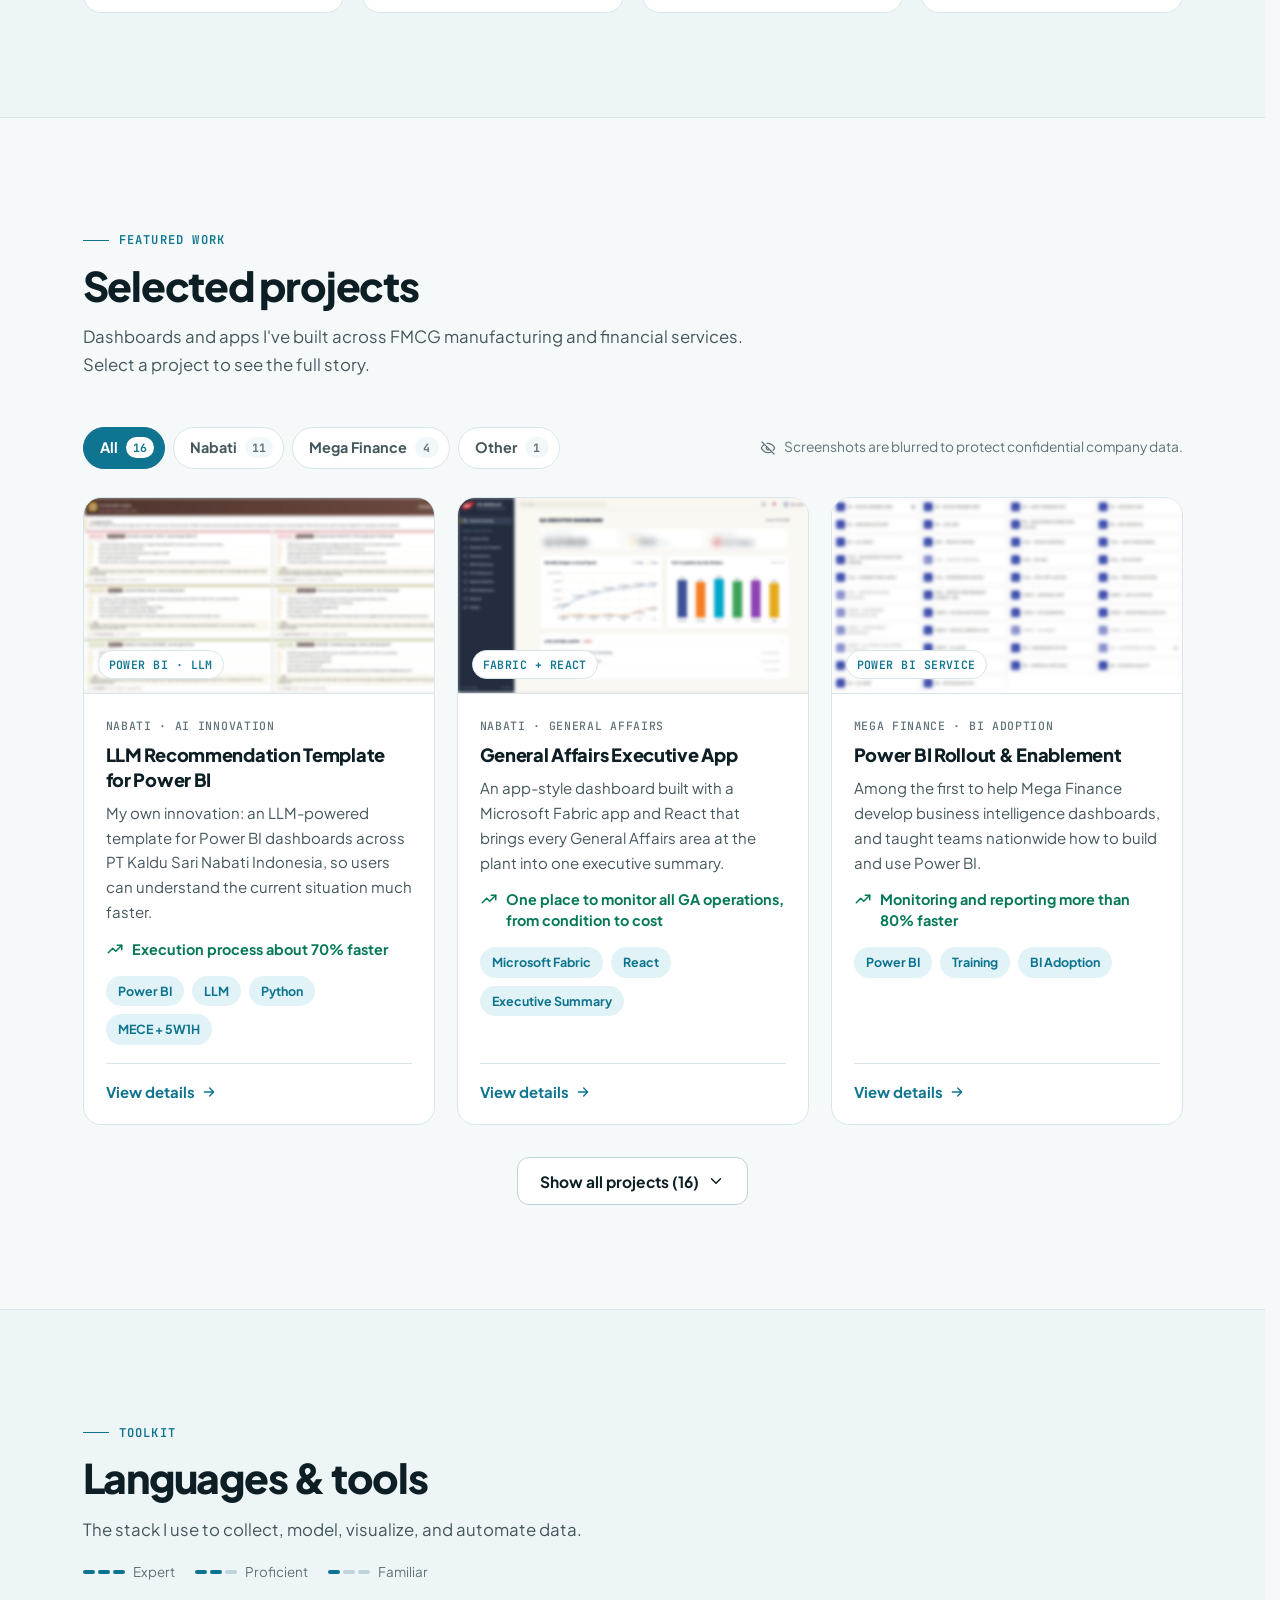
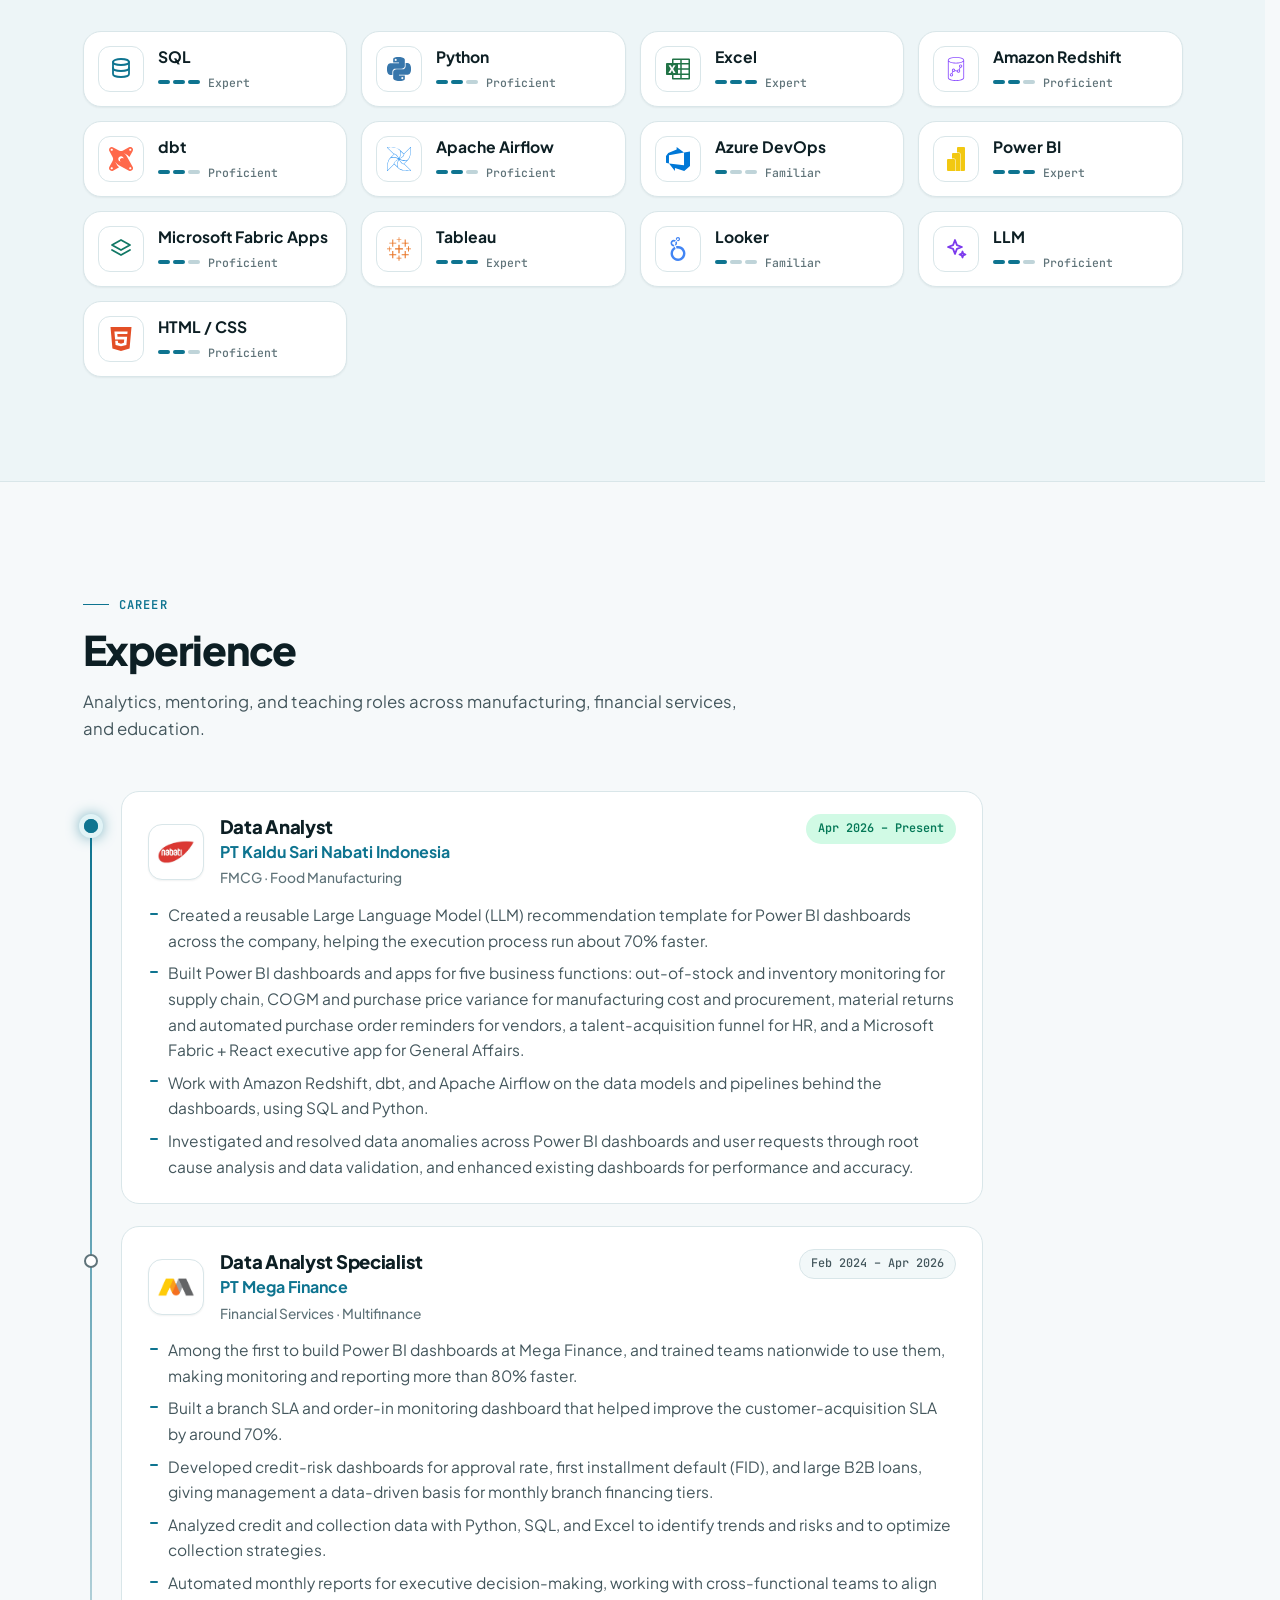
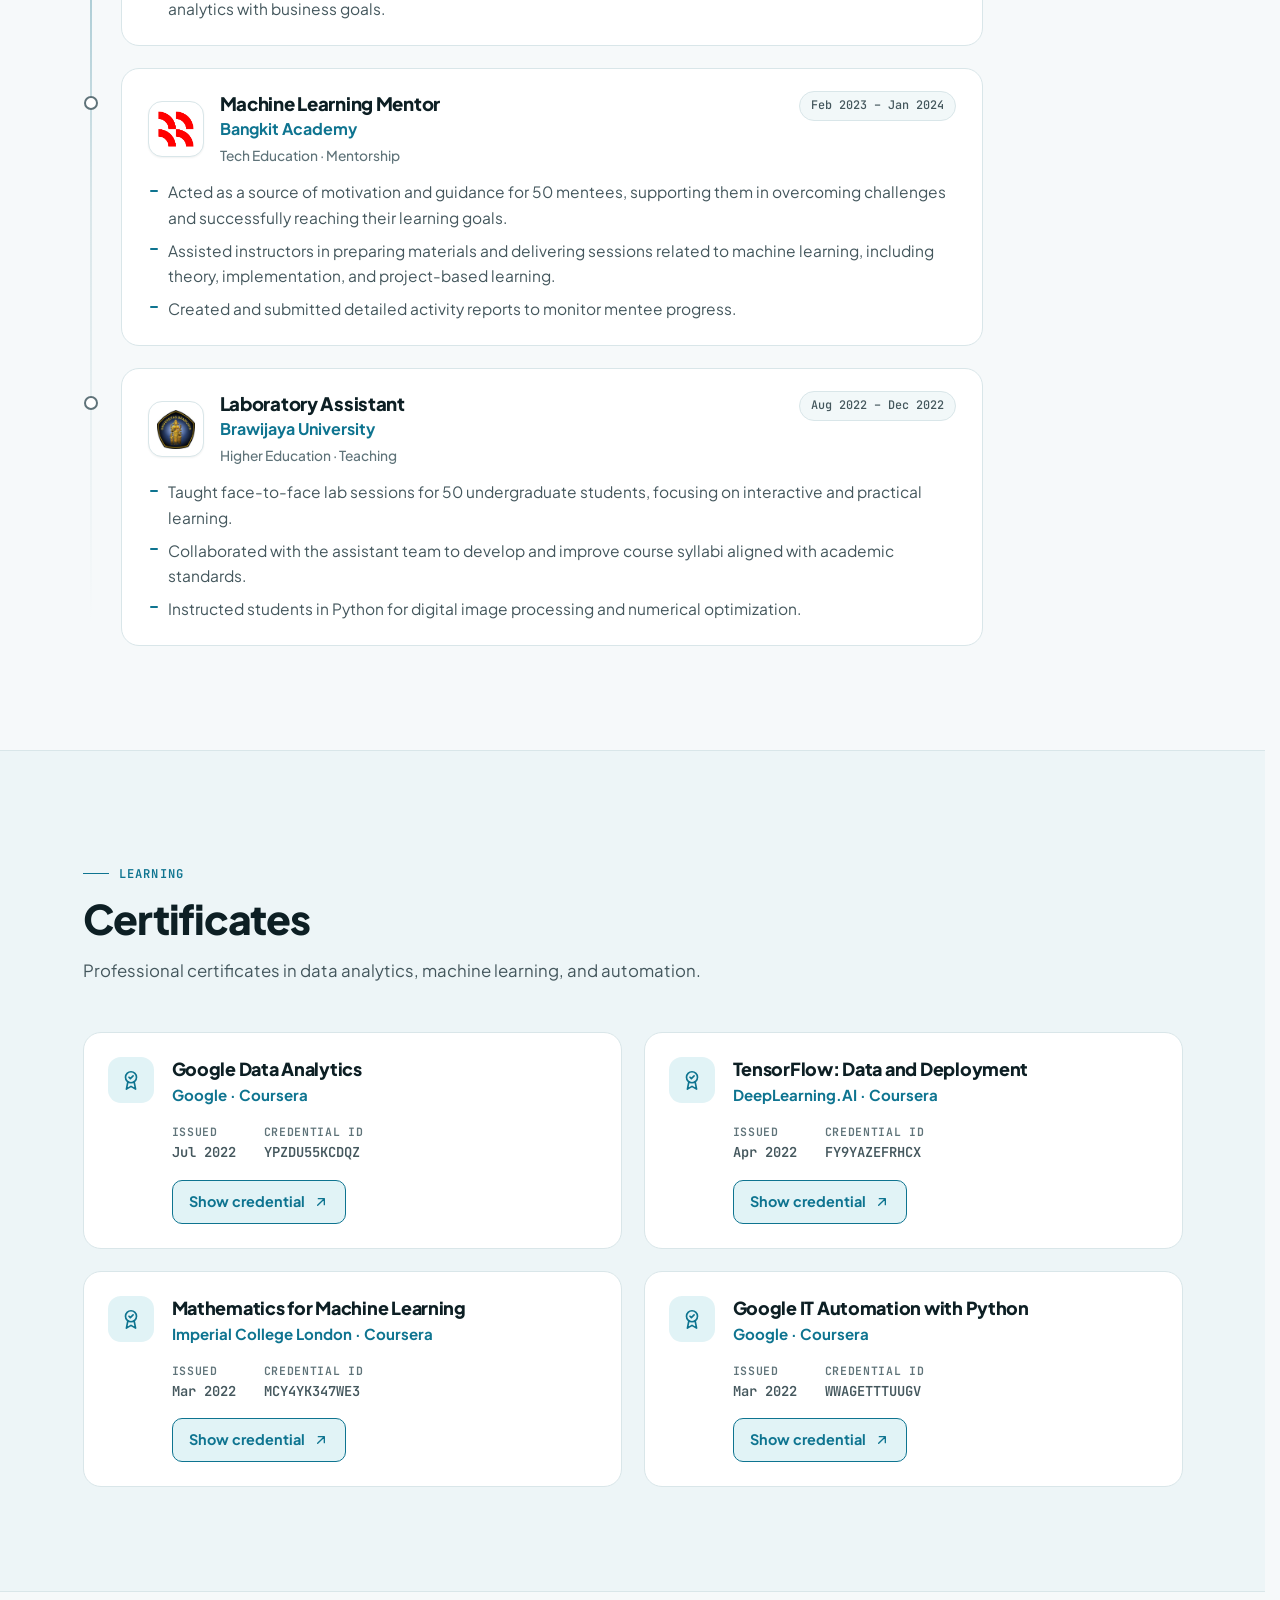
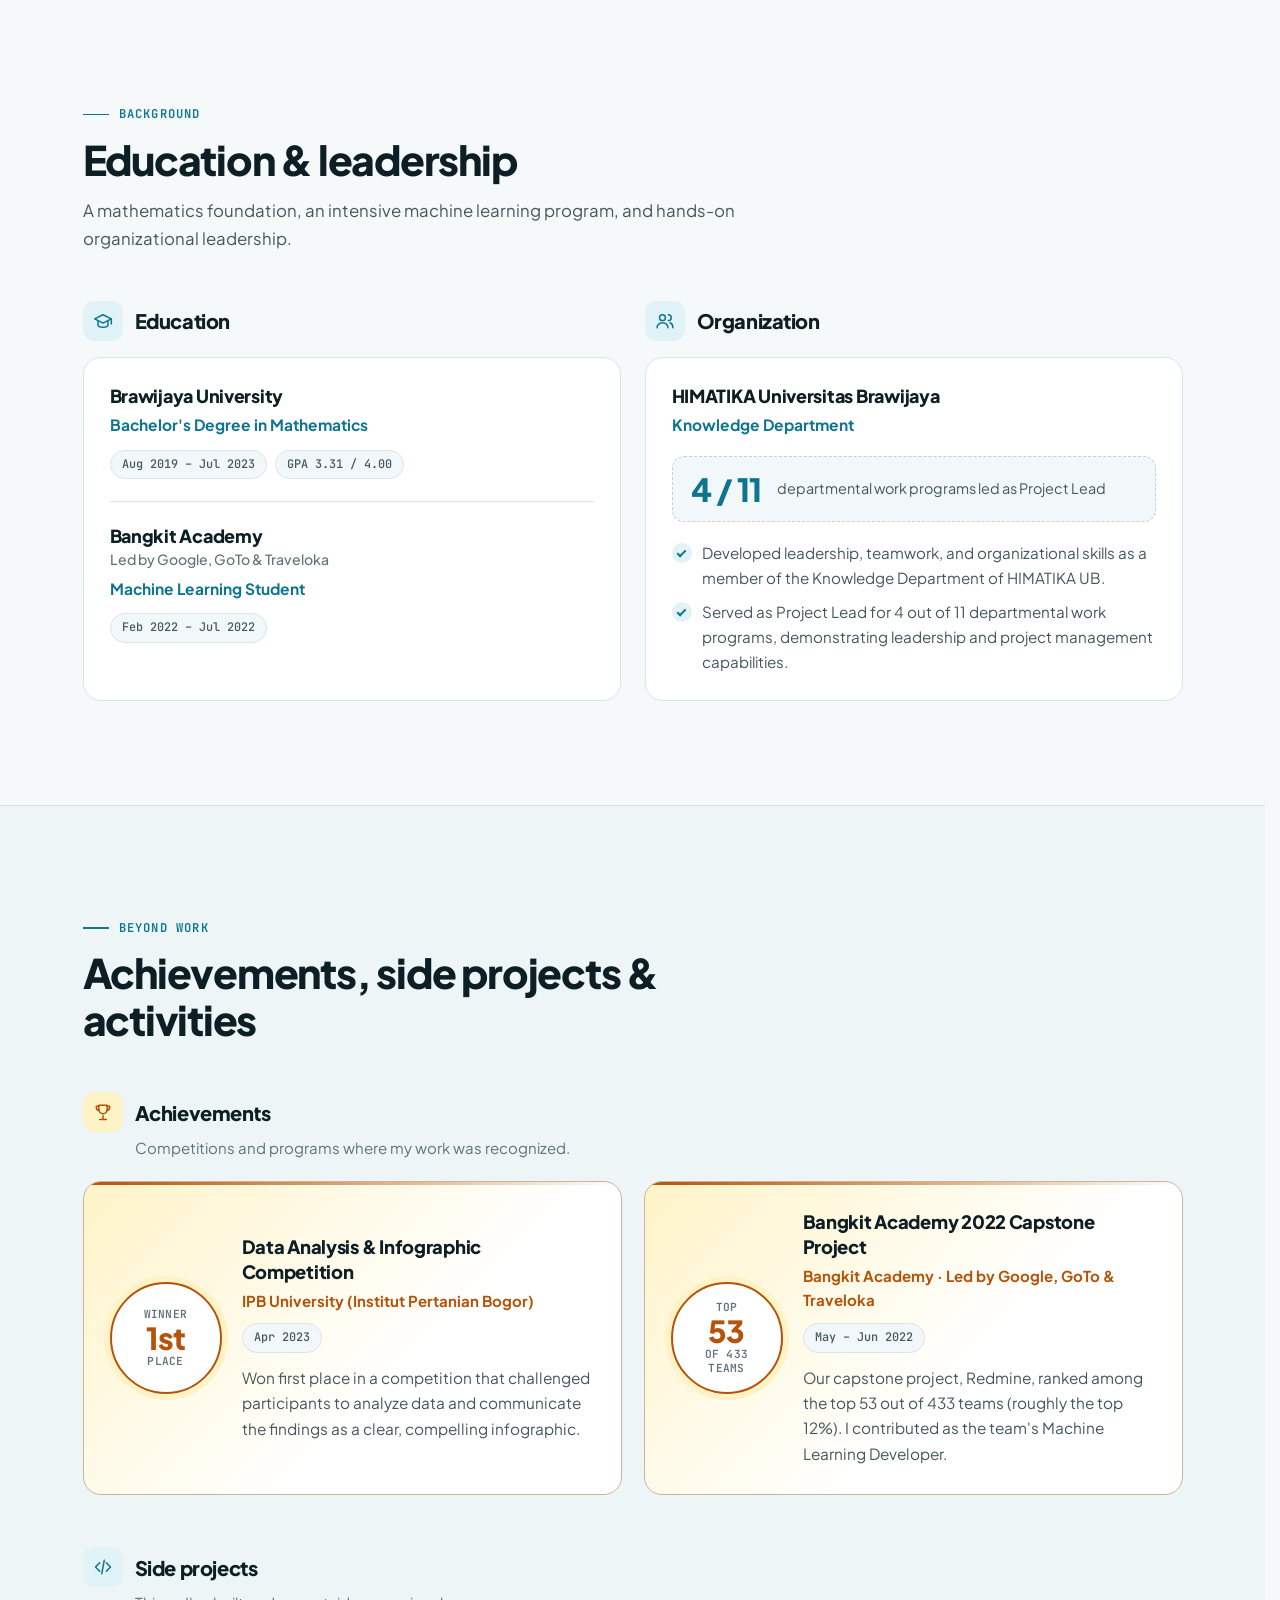
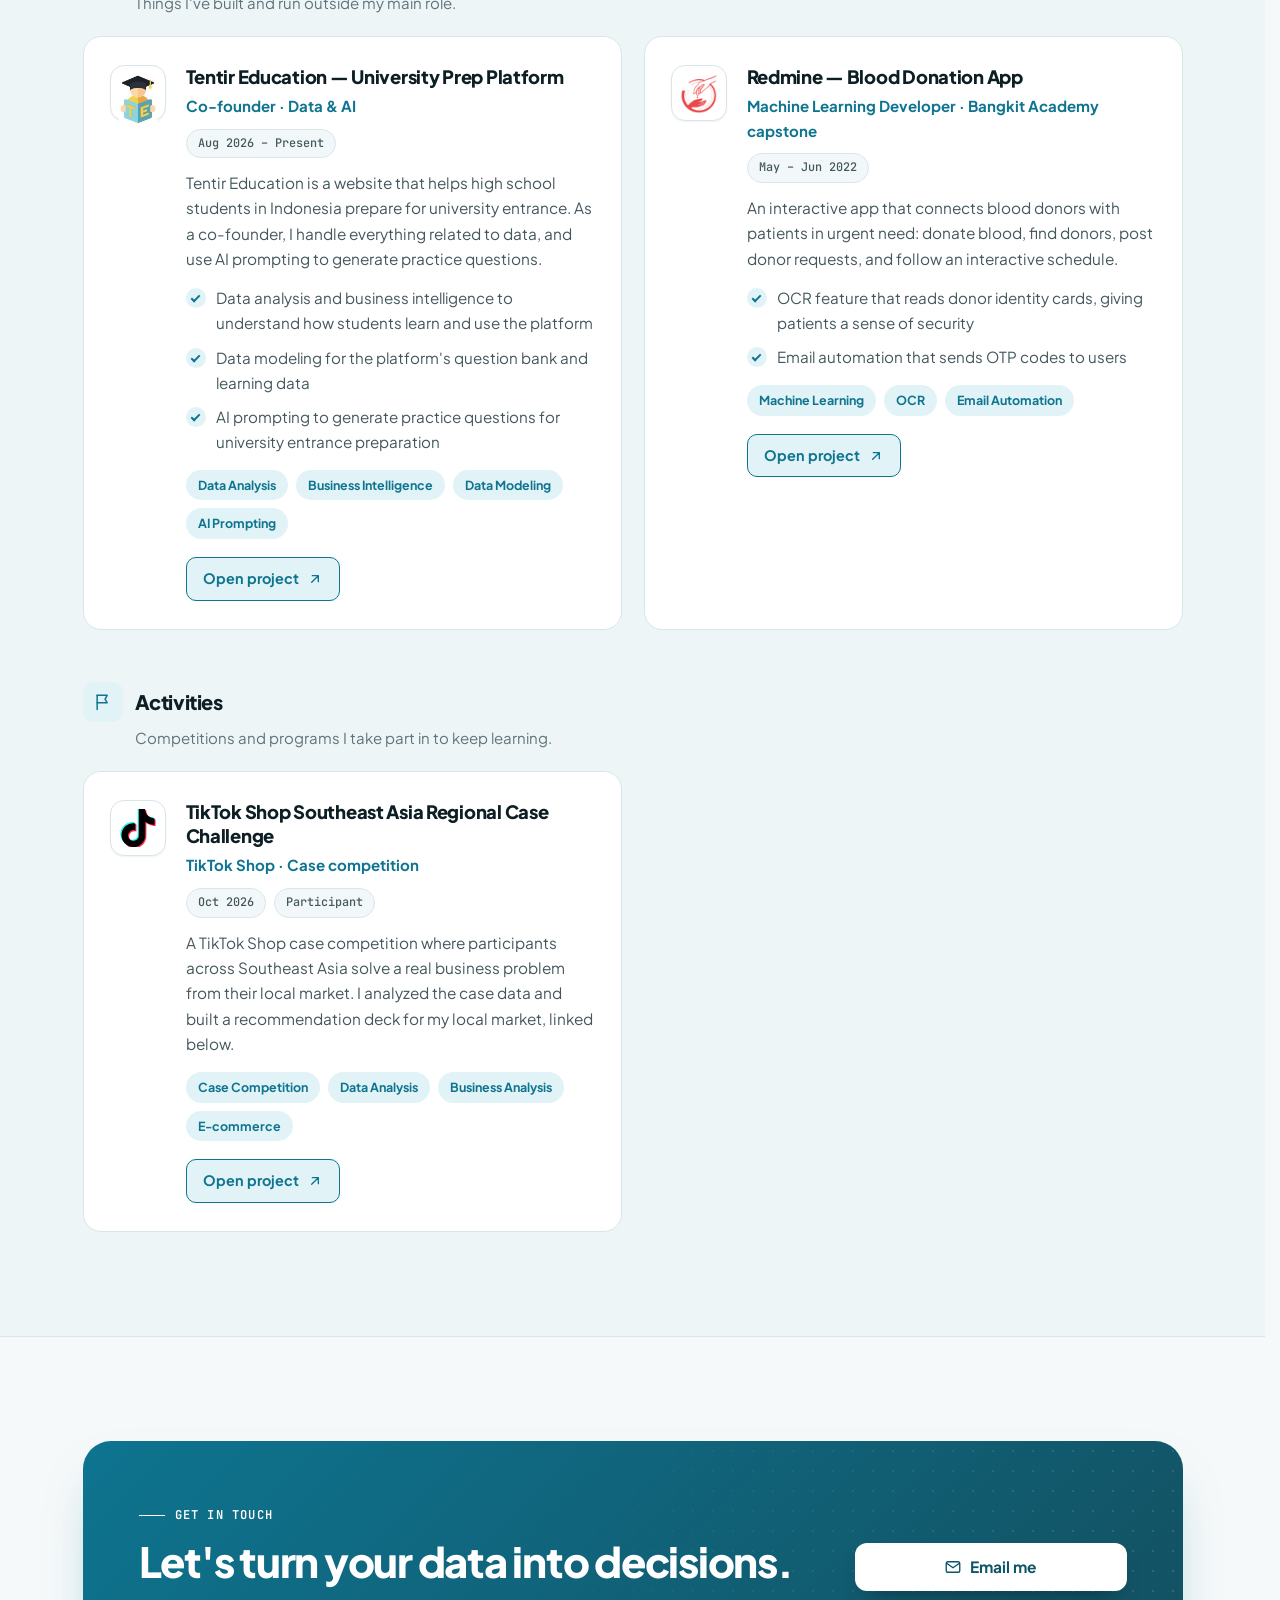
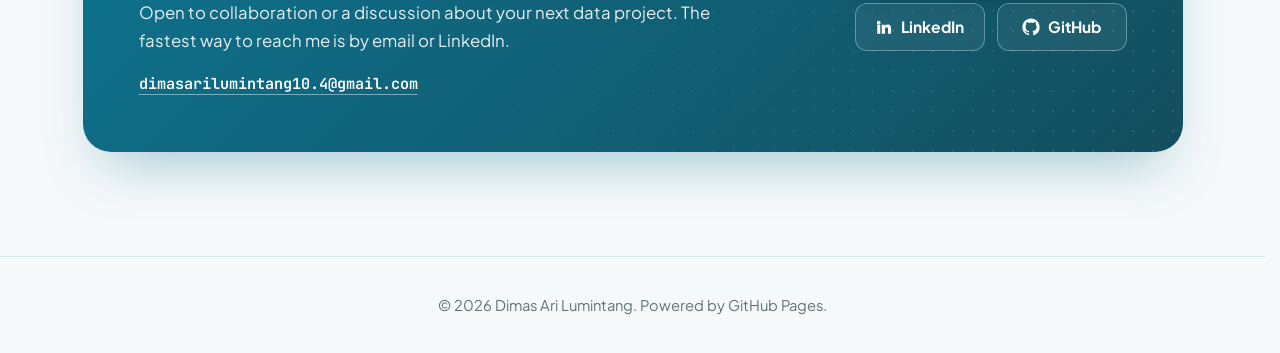
==== commit 0ae310ce: "Update portfolio and add downloadable CV - Accessibility, responsive and script fixes across the pag" ====
--- a/index.html
+++ b/index.html
@@ -4,18 +4,37 @@
   <meta charset="UTF-8">
   <meta name="viewport" content="width=device-width, initial-scale=1.0">
   <title>Dimas Ari Lumintang | Data & BI Analyst Portfolio</title>
-  <meta name="description" content="Portfolio of Dimas Ari Lumintang — Data & Business Intelligence Analyst specialising in SQL, Python, Power BI, cloud data warehousing and AI-powered analytics.">
+  <meta name="description" content="Portfolio of Dimas Ari Lumintang — Data & Business Intelligence Analyst specializing in SQL, Python, Power BI, cloud data warehousing and AI-powered analytics.">
   <meta name="author" content="Dimas Ari Lumintang">
   <meta name="theme-color" content="#0e7490">
 
   <!-- Open Graph (preview saat link dibagikan) -->
   <link rel="canonical" href="https://arilumintang.github.io/">
   <meta property="og:type" content="website">
+  <meta property="og:site_name" content="Dimas Ari Lumintang">
+  <meta property="og:locale" content="en_US">
   <meta property="og:url" content="https://arilumintang.github.io/">
   <meta property="og:title" content="Dimas Ari Lumintang | Data & BI Analyst">
-  <meta property="og:description" content="Driving strategic impact through modern analytics & AI solutions.">
+  <meta property="og:description" content="Data & BI Analyst working with SQL, Python, Power BI, Microsoft Fabric and LLMs. Dashboards and apps across FMCG manufacturing and financial services.">
   <meta property="og:image" content="https://arilumintang.github.io/image/foto_profil.jpg">
+  <meta property="og:image:alt" content="Portrait of Dimas Ari Lumintang, Data & BI Analyst">
   <meta name="twitter:card" content="summary">
+
+  <!-- Data terstruktur untuk mesin pencari -->
+  <script type="application/ld+json">
+  {
+    "@context": "https://schema.org",
+    "@type": "Person",
+    "name": "Dimas Ari Lumintang",
+    "jobTitle": "Data & Business Intelligence Analyst",
+    "url": "https://arilumintang.github.io/",
+    "image": "https://arilumintang.github.io/image/foto_profil.jpg",
+    "worksFor": { "@type": "Organization", "name": "PT Kaldu Sari Nabati Indonesia" },
+    "alumniOf": { "@type": "CollegeOrUniversity", "name": "Brawijaya University" },
+    "knowsAbout": ["SQL", "Python", "Power BI", "Microsoft Fabric", "Large Language Models"],
+    "sameAs": ["https://www.linkedin.com/in/arilumintang", "https://github.com/arilumintang"]
+  }
+  </script>
 
   <link rel="icon" href="data:image/svg+xml,%3Csvg xmlns='http://www.w3.org/2000/svg' viewBox='0 0 64 64'%3E%3Crect width='64' height='64' rx='16' fill='%230e7490'/%3E%3Ctext x='50%25' y='54%25' text-anchor='middle' dominant-baseline='middle' font-family='Arial,sans-serif' font-weight='700' font-size='28' fill='white'%3EDL%3C/text%3E%3C/svg%3E">
 
@@ -67,7 +86,7 @@
       --nav-bg: rgba(246, 249, 250, 0.82);
       --cta-bg: linear-gradient(135deg, #0e7490 0%, #134e5e 100%);
       --cta-text: #ffffff;
-      --cta-muted: rgba(255, 255, 255, 0.82);
+      --cta-muted: rgba(255, 255, 255, 0.9);
       --cta-btn-bg: #ffffff;
       --cta-btn-text: #0e5468;
       --shadow-sm: 0 1px 2px rgba(13, 31, 36, 0.06);
@@ -122,7 +141,15 @@
        ========================================== */
     *, *::before, *::after { box-sizing: border-box; margin: 0; padding: 0; }
 
-    html { scroll-behavior: smooth; -webkit-text-size-adjust: 100%; }
+    /* scroll-padding: anchor & elemen yang difokus keyboard tidak tertutup header sticky / tombol back-to-top.
+       scrollbar-gutter: halaman tidak bergeser saat dialog dibuka (scrollbar hilang). */
+    html {
+      scroll-behavior: smooth;
+      -webkit-text-size-adjust: 100%;
+      scroll-padding-top: var(--header-h);
+      scroll-padding-bottom: 80px;
+      scrollbar-gutter: stable;
+    }
 
     body {
       font-family: var(--font-sans);
@@ -131,6 +158,7 @@
       font-size: 16px;
       line-height: 1.65;
       overflow-x: hidden;
+      overflow-x: clip; /* clip tidak membuat scroll container, jadi header sticky tetap jalan saat dialog terbuka */
       -webkit-font-smoothing: antialiased;
       transition: background-color 0.3s ease, color 0.3s ease;
     }
@@ -142,6 +170,17 @@
 
     :focus-visible { outline: 2px solid var(--accent); outline-offset: 3px; border-radius: 8px; }
     ::selection { background: var(--accent); color: var(--accent-contrast); }
+
+    .sr-only {
+      position: absolute;
+      width: 1px;
+      height: 1px;
+      margin: -1px;
+      overflow: hidden;
+      clip: rect(0 0 0 0);
+      white-space: nowrap;
+      border: 0;
+    }
 
     .container {
       width: 100%;
@@ -299,7 +338,7 @@
       .nav-dropdown:not(.suppress-hover):hover .nav-dropdown-toggle .icon { transform: rotate(180deg); }
     }
 
-    .more-group { scroll-margin-top: calc(var(--header-h) + 20px); }
+    .more-group { scroll-margin-top: 20px; }
 
     .nav-actions { display: flex; align-items: center; gap: 10px; }
 
@@ -351,7 +390,10 @@
       position: fixed;
       left: 50%;
       bottom: 28px;
-      z-index: 60;
+      z-index: 95;
+      width: max-content;
+      max-width: calc(100vw - 32px);
+      text-align: center;
       padding: 12px 18px;
       border-radius: 999px;
       background-color: var(--text);
@@ -380,6 +422,12 @@
     }
     .btn-secondary:hover { border-color: var(--accent); color: var(--accent); }
 
+    /* Tombol tersier (tanpa kotak) untuk aksi navigasi seperti "View projects" */
+    .btn-ghost { padding-inline: 8px; color: var(--accent); }
+    .btn-ghost:hover { transform: none; text-decoration: underline; text-underline-offset: 4px; }
+    .btn-ghost .icon { transition: transform 0.2s ease; }
+    .btn-ghost:hover .icon { transform: translateX(3px); }
+
     /* ==========================================
        1. HERO
        ========================================== */
@@ -419,6 +467,15 @@
       grid-template-columns: minmax(0, 1.3fr) minmax(0, 0.85fr);
       gap: clamp(40px, 6vw, 80px);
       align-items: center;
+    }
+
+    /* Animasi masuk hero murni CSS: tampil sejak paint pertama, tidak menunggu JS (lebih cepat untuk LCP) */
+    .hero-content > * {
+      animation: hero-in 0.6s cubic-bezier(0.2, 0.7, 0.2, 1) both;
+      animation-delay: calc(var(--d, 0) * 80ms);
+    }
+    @keyframes hero-in {
+      from { opacity: 0; transform: translateY(14px); }
     }
 
     .hero-badges {
@@ -441,8 +498,11 @@
       color: var(--text-muted);
     }
 
+    /* Lebar dikunci selebar sapaan terpanjang agar hero tidak melompat setiap kali kata berganti */
     .greeting-word {
       display: inline-block;
+      min-inline-size: 5em;
+      text-align: end;
       font-family: Georgia, "Times New Roman", serif;
       font-style: italic;
       font-weight: 700;
@@ -503,6 +563,7 @@
       gap: 12px;
       margin-bottom: 32px;
     }
+    .hero-actions .btn:not(.btn-ghost) { padding-inline: 18px; }
 
     .hero-meta {
       display: flex;
@@ -569,7 +630,6 @@
       box-shadow: var(--shadow-lg);
       transition: transform 0.4s ease;
     }
-    .portrait:hover .portrait-frame { transform: translateY(-6px); }
 
     .portrait-frame img {
       width: 100%;
@@ -644,7 +704,6 @@
        ========================================== */
     .section {
       padding: clamp(64px, 9vw, 104px) 0;
-      scroll-margin-top: var(--header-h);
     }
 
     .section-alt {
@@ -690,10 +749,17 @@
       background-color: var(--surface);
       transition: transform 0.25s ease, box-shadow 0.25s ease, border-color 0.25s ease;
     }
-    .card:hover {
-      transform: translateY(-4px);
-      box-shadow: var(--shadow-md);
-      border-color: var(--border-strong);
+
+    /* Efek hover hanya untuk perangkat yang benar-benar punya hover (di HP, :hover "nyangkut" setelah tap) */
+    @media (hover: hover) {
+      .card:hover {
+        transform: translateY(-4px);
+        box-shadow: var(--shadow-md);
+        border-color: var(--border-strong);
+      }
+      .portrait:hover .portrait-frame { transform: translateY(-6px); }
+      .project-card:hover .project-thumb img { transform: scale(1.035); }
+      .skill-item:hover { border-color: var(--brand); transform: translateY(-2px); box-shadow: var(--shadow-md); }
     }
 
     .icon-tile {
@@ -721,15 +787,6 @@
       font-weight: 500;
       color: var(--text-muted);
       white-space: nowrap;
-    }
-
-    /* Status kecil berbentuk kotak merah (mis. hasil kompetisi) */
-    .chip-danger {
-      border-radius: 6px;
-      border-color: var(--danger);
-      background-color: var(--danger-soft);
-      color: var(--danger);
-      font-weight: 600;
     }
 
     .tag {
@@ -827,7 +884,7 @@
       font-size: 0.72rem;
       color: var(--text-subtle);
     }
-    .filter-btn[aria-pressed="true"] .filter-count { background-color: rgba(255, 255, 255, 0.22); color: inherit; }
+    .filter-btn[aria-pressed="true"] .filter-count { background-color: var(--accent-contrast); color: var(--accent); }
 
     .projects-note {
       display: inline-flex;
@@ -874,7 +931,6 @@
       object-position: left top;
       transition: transform 0.5s ease;
     }
-    .project-card:hover .project-thumb img { transform: scale(1.035); }
 
     .project-badge {
       position: absolute;
@@ -885,7 +941,7 @@
       border: 1px solid var(--border);
       background-color: var(--surface);
       font-family: var(--font-mono);
-      font-size: 0.68rem;
+      font-size: 0.72rem;
       font-weight: 600;
       letter-spacing: 0.04em;
       text-transform: uppercase;
@@ -954,7 +1010,7 @@
       display: block;
       margin-bottom: 2px;
       font-family: var(--font-mono);
-      font-size: 0.7rem;
+      font-size: 0.74rem;
       letter-spacing: 0.06em;
       text-transform: uppercase;
       color: var(--success);
@@ -995,6 +1051,7 @@
     .project-dialog {
       width: min(960px, calc(100% - 32px));
       max-height: calc(100% - 48px);
+      max-height: calc(100dvh - 48px);
       margin: auto;
       padding: 0;
       overflow: hidden;
@@ -1004,7 +1061,8 @@
       color: var(--text);
       box-shadow: var(--shadow-lg);
     }
-    .project-dialog[open] { animation: dialog-in 0.25s ease; }
+    /* Flex kolom: area scroll selalu setinggi dialog, jadi bagian bawah detail tidak terpotong di HP */
+    .project-dialog[open] { display: flex; flex-direction: column; animation: dialog-in 0.25s ease; }
     .project-dialog::backdrop { background-color: rgba(4, 16, 20, 0.62); backdrop-filter: blur(4px); }
 
     @keyframes dialog-in {
@@ -1012,7 +1070,8 @@
       to { opacity: 1; transform: none; }
     }
 
-    .dialog-scroll { max-height: calc(100vh - 48px); overflow-y: auto; overscroll-behavior: contain; }
+    .dialog-scroll { flex: 1 1 auto; min-height: 0; overflow-y: auto; overscroll-behavior: contain; }
+    .dialog-scroll:focus-visible { outline-offset: -3px; border-radius: var(--radius); }
 
     .dialog-close {
       position: absolute;
@@ -1065,7 +1124,7 @@
       border: 1px solid var(--border);
       background-color: var(--surface);
       font-family: var(--font-mono);
-      font-size: 0.68rem;
+      font-size: 0.72rem;
       font-weight: 600;
       color: var(--text-subtle);
     }
@@ -1088,7 +1147,8 @@
       font-size: 0.84rem;
       color: var(--text-subtle);
     }
-    .skill-legend span { display: inline-flex; align-items: center; gap: 8px; }
+    /* ">" agar aturan ini tidak ikut menimpa gap .level-bars di dalamnya */
+    .skill-legend > span { display: inline-flex; align-items: center; gap: 8px; }
 
     .skills-grid {
       display: grid;
@@ -1108,7 +1168,6 @@
       box-shadow: var(--shadow-sm);
       transition: border-color 0.2s ease, transform 0.2s ease, box-shadow 0.2s ease;
     }
-    .skill-item:hover { border-color: var(--brand); transform: translateY(-2px); box-shadow: var(--shadow-md); }
 
     /* Latar logo selalu putih, sama seperti logo perusahaan di Experience */
     .skill-logo {
@@ -1279,7 +1338,7 @@
     .cert-meta { display: flex; flex-wrap: wrap; gap: 6px 28px; margin: 14px 0 16px; }
     .cert-meta dt {
       font-family: var(--font-mono);
-      font-size: 0.68rem;
+      font-size: 0.72rem;
       font-weight: 600;
       letter-spacing: 0.06em;
       text-transform: uppercase;
@@ -1381,7 +1440,7 @@
       display: flex;
       gap: 20px;
       padding: 28px 26px;
-      scroll-margin-top: calc(var(--header-h) + 20px);
+      scroll-margin-top: 20px;
     }
 
     /* Periode di bawah nama organisasi, sama seperti di Education */
@@ -1413,8 +1472,8 @@
 
     .award-rank {
       flex: none;
-      width: 104px;
-      height: 104px;
+      width: 112px;
+      height: 112px;
       display: grid;
       place-content: center;
       text-align: center;
@@ -1424,12 +1483,16 @@
       box-shadow: 0 0 0 6px var(--gold-soft);
       color: var(--gold);
     }
+    /* Teks kecil di medali: max-width memecah "of 433 teams" jadi 2 baris agar tidak keluar lingkaran */
     .award-rank small,
     .award-rank span {
+      justify-self: center;
+      max-width: 8ch;
       font-family: var(--font-mono);
-      font-size: 0.62rem;
+      font-size: 0.7rem;
       font-weight: 600;
-      letter-spacing: 0.06em;
+      line-height: 1.3;
+      letter-spacing: 0.02em;
       text-transform: uppercase;
       color: var(--text-subtle);
     }
@@ -1465,9 +1528,26 @@
 
     .contact-card > * { position: relative; }
 
-    .contact-card .eyebrow { color: var(--cta-text); opacity: 0.85; }
+    .contact-card .eyebrow { color: var(--cta-text); }
+    /* Cincin fokus default (warna accent) tidak terlihat di atas latar teal kartu ini */
+    .contact-card :focus-visible { outline-color: var(--cta-text); }
     .contact-card h2 { font-size: clamp(1.8rem, 3.6vw, 2.6rem); font-weight: 800; letter-spacing: -0.03em; line-height: 1.15; }
     .contact-card p { margin-top: 14px; color: var(--cta-muted); font-size: 1.05rem; max-width: 52ch; }
+
+    /* Alamat email ditulis terang-terangan agar mudah disalin (tidak semua orang memakai aplikasi email) */
+    .contact-email {
+      display: inline-block;
+      margin-top: 16px;
+      font-family: var(--font-mono);
+      font-size: 0.95rem;
+      font-weight: 600;
+      color: var(--cta-text);
+      text-decoration: underline;
+      text-decoration-color: rgba(255, 255, 255, 0.45);
+      text-underline-offset: 5px;
+      overflow-wrap: anywhere;
+    }
+    .contact-email:hover { text-decoration-color: currentColor; }
 
     .contact-actions { display: flex; flex-direction: column; gap: 12px; min-width: 240px; }
 
@@ -1535,9 +1615,19 @@
       .projects-grid { grid-template-columns: repeat(2, minmax(0, 1fr)); }
     }
 
+    /* 961–1100px: header desktop belum muat semua item (tombol tema sempat terpotong),
+       jadi CTA "Let's talk" disembunyikan dan jarak antar-menu dirapatkan */
+    @media (min-width: 961px) and (max-width: 1100px) {
+      .nav { gap: 16px; }
+      .nav-cta { display: none; }
+      .nav-links a,
+      .nav-dropdown-toggle { padding-inline: 10px; }
+    }
+
     @media (max-width: 960px) {
       .menu-toggle { display: grid; }
 
+      /* max-height + scroll: di HP landscape semua item menu tetap bisa dijangkau */
       .nav-links {
         position: absolute;
         top: var(--header-h);
@@ -1547,6 +1637,10 @@
         flex-direction: column;
         align-items: stretch;
         gap: 4px;
+        max-height: calc(100vh - var(--header-h));
+        max-height: calc(100dvh - var(--header-h));
+        overflow-y: auto;
+        overscroll-behavior: contain;
         padding: 12px 16px 20px;
         background-color: var(--bg);
         border-bottom: 1px solid var(--border);
@@ -1571,6 +1665,8 @@
         transform: none;
       }
       .nav-dropdown.open .nav-dropdown-menu { display: grid; }
+      /* Jembatan hover tidak dibutuhkan di mobile; tanpa ini ia "mencuri" tap di bawah link Education */
+      .nav-dropdown-menu::before { content: none; }
 
       .hero-grid { grid-template-columns: minmax(0, 1fr); }
       .hero-visual { order: -1; }
@@ -1584,8 +1680,18 @@
       .contact-actions { min-width: 0; }
     }
 
+    /* 601–720px: 3 kolom skill terlalu sempit (label level keluar kartu) */
+    @media (max-width: 720px) {
+      .skills-grid { grid-template-columns: repeat(2, minmax(0, 1fr)); }
+      .cert-grid { grid-template-columns: minmax(0, 1fr); }
+    }
+
     @media (max-width: 600px) {
       .nav-cta { display: none; }
+      /* Foto lebih kecil agar judul & tombol hero ikut terlihat di layar pertama */
+      .portrait { width: min(100%, 250px); }
+      .float-name { left: 10px; right: 10px; }
+      .hero-grid { gap: 32px; }
       .expertise-grid { grid-template-columns: minmax(0, 1fr); }
       .hero-actions .btn { flex: 1 1 100%; }
       .stats { gap: 12px; }
@@ -1602,16 +1708,19 @@
       .more-logo { width: 46px; height: 46px; padding: 6px; border-radius: 12px; }
       .more-card { flex-direction: column; gap: 16px; padding: 24px 20px; }
       .award-card { align-items: flex-start; }
-      .award-rank { width: 88px; height: 88px; }
+      .award-rank { width: 100px; height: 100px; }
       .award-rank strong { font-size: 1.6rem; }
       .org-highlight { flex-direction: column; align-items: flex-start; gap: 8px; }
       .site-footer { padding-bottom: 88px; }
       .projects-grid { grid-template-columns: minmax(0, 1fr); }
       .cert-grid { grid-template-columns: minmax(0, 1fr); gap: 16px; }
       .cert-card { padding: 20px; }
-      .project-dialog { width: calc(100% - 20px); max-height: calc(100% - 20px); }
-      .dialog-scroll { max-height: calc(100vh - 20px); }
+      .project-dialog { width: calc(100% - 20px); max-height: calc(100% - 20px); max-height: calc(100dvh - 20px); }
       .dialog-media { padding: 56px 16px 20px; }
+      .contact-card { padding: 28px 20px; }
+      .contact-socials { flex-wrap: wrap; }
+      .contact-socials .btn { flex: 1 1 120px; }
+      .toast { bottom: 80px; }
       .blur-note { left: 16px; }
       .dialog-body { padding: 22px 20px 24px; }
       .dialog-body .project-title { font-size: 1.28rem; }
@@ -1627,6 +1736,22 @@
         transition-delay: 0ms !important;
       }
       .js .reveal { opacity: 1; transform: none; }
+    }
+
+    /* ==========================================
+       TANPA JAVASCRIPT: navigasi & tombol tetap masuk akal
+       ========================================== */
+    html:not(.js) .menu-toggle,
+    html:not(.js) .theme-toggle,
+    html:not(.js) .project-links { display: none; }
+    html:not(.js) .project-thumb { pointer-events: none; cursor: default; }
+    html:not(.js) .nav-dropdown:focus-within .nav-dropdown-menu { opacity: 1; visibility: visible; transform: none; }
+
+    @media (max-width: 960px) {
+      html:not(.js) .nav { height: auto; flex-wrap: wrap; padding-block: 10px; }
+      html:not(.js) .nav-links { position: static; display: flex; flex-flow: row wrap; max-height: none; padding: 0; border: 0; background: none; box-shadow: none; }
+      html:not(.js) .nav-dropdown-toggle { display: none; }
+      html:not(.js) .nav-dropdown-menu { display: grid; padding: 0; }
     }
   </style>
 </head>
@@ -1658,6 +1783,7 @@
       <symbol id="i-medal" viewBox="0 0 24 24" fill="none" stroke="currentColor" stroke-width="1.8" stroke-linecap="round" stroke-linejoin="round"><path d="M7 3h3l2.5 5.5M17 3h-3l-1.2 2.6"/><circle cx="12" cy="15" r="6"/><path d="m12 12.2.9 1.8 2 .3-1.45 1.4.35 2-1.8-.95-1.8.95.35-2-1.45-1.4 2-.3z"/></symbol>
       <symbol id="i-eye-off" viewBox="0 0 24 24" fill="none" stroke="currentColor" stroke-width="1.8" stroke-linecap="round" stroke-linejoin="round"><path d="M3 3l18 18"/><path d="M10.6 5.1A10.4 10.4 0 0 1 12 5c5 0 9 4.5 10 7-.4 1-1.2 2.3-2.4 3.5M6.6 6.6C4.3 8 2.7 10.2 2 12c1 2.5 5 7 10 7 1.9 0 3.6-.6 5.1-1.5"/><path d="M9.9 9.9a3 3 0 0 0 4.2 4.2"/></symbol>
       <symbol id="i-trend" viewBox="0 0 24 24" fill="none" stroke="currentColor" stroke-width="2" stroke-linecap="round" stroke-linejoin="round"><path d="M3 17l6-6 4 4 8-8"/><path d="M15 7h6v6"/></symbol>
+      <symbol id="i-download" viewBox="0 0 24 24" fill="none" stroke="currentColor" stroke-width="2" stroke-linecap="round" stroke-linejoin="round"><path d="M12 4v11M7 10l5 5 5-5M5 20h14"/></symbol>
       <symbol id="i-chevron-down" viewBox="0 0 24 24" fill="none" stroke="currentColor" stroke-width="2" stroke-linecap="round" stroke-linejoin="round"><path d="m6 9 6 6 6-6"/></symbol>
       <!-- Logo tools: path dari Simple Icons v10.4.0 (CC0), warna diatur lewat CSS --brand -->
       <symbol id="l-python" viewBox="0 0 24 24"><path d="M14.25.18l.9.2.73.26.59.3.45.32.34.34.25.34.16.33.1.3.04.26.02.2-.01.13V8.5l-.05.63-.13.55-.21.46-.26.38-.3.31-.33.25-.35.19-.35.14-.33.1-.3.07-.26.04-.21.02H8.77l-.69.05-.59.14-.5.22-.41.27-.33.32-.27.35-.2.36-.15.37-.1.35-.07.32-.04.27-.02.21v3.06H3.17l-.21-.03-.28-.07-.32-.12-.35-.18-.36-.26-.36-.36-.35-.46-.32-.59-.28-.73-.21-.88-.14-1.05-.05-1.23.06-1.22.16-1.04.24-.87.32-.71.36-.57.4-.44.42-.33.42-.24.4-.16.36-.1.32-.05.24-.01h.16l.06.01h8.16v-.83H6.18l-.01-2.75-.02-.37.05-.34.11-.31.17-.28.25-.26.31-.23.38-.2.44-.18.51-.15.58-.12.64-.1.71-.06.77-.04.84-.02 1.27.05zm-6.3 1.98l-.23.33-.08.41.08.41.23.34.33.22.41.09.41-.09.33-.22.23-.34.08-.41-.08-.41-.23-.33-.33-.22-.41-.09-.41.09zm13.09 3.95l.28.06.32.12.35.18.36.27.36.35.35.47.32.59.28.73.21.88.14 1.04.05 1.23-.06 1.23-.16 1.04-.24.86-.32.71-.36.57-.4.45-.42.33-.42.24-.4.16-.36.09-.32.05-.24.02-.16-.01h-8.22v.82h5.84l.01 2.76.02.36-.05.34-.11.31-.17.29-.25.25-.31.24-.38.2-.44.17-.51.15-.58.13-.64.09-.71.07-.77.04-.84.01-1.27-.04-1.07-.14-.9-.2-.73-.25-.59-.3-.45-.33-.34-.34-.25-.34-.16-.33-.1-.3-.04-.25-.02-.2.01-.13v-5.34l.05-.64.13-.54.21-.46.26-.38.3-.32.33-.24.35-.2.35-.14.33-.1.3-.06.26-.04.21-.02.13-.01h5.84l.69-.05.59-.14.5-.21.41-.28.33-.32.27-.35.2-.36.15-.36.1-.35.07-.32.04-.28.02-.21V6.07h2.09l.14.01zm-6.47 14.25l-.23.33-.08.41.08.41.23.33.33.23.41.08.41-.08.33-.23.23-.33.08-.41-.08-.41-.23-.33-.33-.23-.41-.08-.41.08z"/></symbol>
@@ -1728,9 +1854,9 @@
         <div class="hero-grid">
 
           <div class="hero-content">
-            <div class="hero-badges reveal">
+            <div class="hero-badges">
               <span class="pill">
-                <span><span class="greeting-word" id="dynamic-greeting">Hello</span>, I'm Lumintang — Data & BI Analyst</span>
+                <span><span class="greeting-word" id="dynamic-greeting" lang="en" aria-hidden="true">Hello</span><span class="sr-only">Hello</span>, I'm Lumintang — Data &amp; BI Analyst</span>
               </span>
               <span class="pill status-pill">
                 <span class="status-dot" aria-hidden="true"></span>
@@ -1738,30 +1864,35 @@
               </span>
             </div>
 
-            <h1 class="hero-title reveal" style="--d:1">
+            <h1 class="hero-title" style="--d:1">
               Driving strategic impact through <span class="highlight">modern analytics &amp; AI solutions</span>
             </h1>
 
-            <p class="hero-lead reveal" style="--d:2">
+            <p class="hero-lead" style="--d:2">
               I'm a full-stack Data &amp; BI Analyst who manages data end to end, from pipelines and data models to the dashboards teams use every day. I work mainly with SQL, Python, Power BI, and AI tools, with hands-on experience in finance, FMCG, and education.
             </p>
 
-            <div class="hero-actions reveal" style="--d:3">
-              <a href="https://mail.google.com/mail/?view=cm&amp;fs=1&amp;to=dimasarilumintang10.4@gmail.com" target="_blank" rel="noopener" class="btn btn-primary" data-email="dimasarilumintang10.4@gmail.com">
+            <div class="hero-actions" style="--d:3">
+              <a href="mailto:dimasarilumintang10.4@gmail.com" class="btn btn-primary" data-email="dimasarilumintang10.4@gmail.com">
                 <svg class="icon" aria-hidden="true"><use href="#i-mail"/></svg>
-                Email Me
+                Email me
+              </a>
+              <!-- Taruh file PDF CV di folder cv/ dengan nama ini sebelum publish -->
+              <a href="cv/Dimas-Ari-Lumintang-CV.pdf" download="Dimas-Ari-Lumintang-CV.pdf" class="btn btn-secondary">
+                <svg class="icon" aria-hidden="true"><use href="#i-download"/></svg>
+                Download CV
               </a>
               <a href="https://www.linkedin.com/in/arilumintang" target="_blank" rel="noopener" class="btn btn-secondary">
                 <svg class="icon" aria-hidden="true"><use href="#i-linkedin"/></svg>
                 LinkedIn
               </a>
-              <a href="#projects" class="btn btn-secondary">
-                View Projects
+              <a href="#projects" class="btn btn-ghost">
+                View projects
                 <svg class="icon" aria-hidden="true"><use href="#i-arrow-right"/></svg>
               </a>
             </div>
 
-            <div class="hero-meta reveal" style="--d:4">
+            <div class="hero-meta" style="--d:4">
               <span class="hero-meta-item">
                 <svg class="icon" aria-hidden="true"><use href="#i-pin"/></svg>
                 Indonesia
@@ -1777,10 +1908,10 @@
             </div>
           </div>
 
-          <div class="hero-visual reveal" style="--d:2">
+          <div class="hero-visual">
             <div class="portrait">
               <div class="portrait-frame">
-                <img src="image/foto_profil.jpg" alt="Portrait of Dimas Ari Lumintang" width="900" height="1200">
+                <img src="image/foto_profil.jpg" alt="Portrait of Dimas Ari Lumintang" width="900" height="1200" fetchpriority="high">
               </div>
 
               <div class="float-card float-name">
@@ -1870,7 +2001,7 @@
         <!-- Urutan kartu = urutan tampil (3 teratas tampil dulu). Top 3 per filter bisa diatur dengan data-pin-<filter>="1..3", mis. data-pin-nabati. Screenshot dashboard sudah di-blur di file gambarnya (data confidential).
              data-company dipakai filter: nabati / megafinance / other. Detail di .project-details tampil di dialog. -->
         <div class="projects-grid">
-          <article class="card project-card reveal" data-company="nabati" style="--d:0">
+          <article class="card project-card reveal" data-company="nabati" style="--d:0" data-pin-all="2" data-pin-nabati="2">
             <button type="button" class="project-thumb" data-open aria-label="View details: General Affairs Executive App">
               <img src="image/dashboard-ga-blur.jpg" alt="Blurred screenshot of the General Affairs executive app" width="1200" height="657" loading="lazy">
               <span class="project-badge">Fabric + React</span>
@@ -1905,7 +2036,7 @@
             </div>
           </article>
 
-          <article class="card project-card reveal" data-company="nabati" style="--d:1" data-pin-nabati="1" data-pin-all="3">
+          <article class="card project-card reveal" data-company="nabati" style="--d:1" data-pin-all="1" data-pin-nabati="1">
             <button type="button" class="project-thumb" data-open aria-label="View details: LLM Recommendation Template for Power BI">
               <img src="image/llm-recommendation-template-blur.jpg" alt="Blurred screenshot of the LLM recommendation template in a Power BI dashboard" width="1200" height="622" loading="lazy">
               <span class="project-badge">Power BI · LLM</span>
@@ -1941,7 +2072,7 @@
             </div>
           </article>
 
-          <article class="card project-card reveal" data-company="megafinance" style="--d:1" data-pin-all="2">
+          <article class="card project-card reveal" data-company="megafinance" style="--d:1" data-pin-all="3">
             <button type="button" class="project-thumb" data-open aria-label="View details: Power BI Rollout &amp; Enablement">
               <img src="image/power-bi-web-mf-blur.jpg" alt="Blurred screenshot of the Mega Finance Power BI report workspace" width="1200" height="530" loading="lazy">
               <span class="project-badge">Power BI Service</span>
@@ -2080,7 +2211,7 @@
             </div>
           </article>
 
-          <article class="card project-card reveal" data-company="nabati" style="--d:2" data-pin-nabati="3">
+          <article class="card project-card reveal" data-company="nabati" style="--d:2">
             <button type="button" class="project-thumb" data-open aria-label="View details: Talent Acquisition Pipeline">
               <img src="image/dashboard-ta-gw-blur.jpg" alt="Blurred screenshot of the talent acquisition pipeline dashboard" width="1200" height="676" loading="lazy">
               <span class="project-badge">Power BI</span>
@@ -2325,7 +2456,7 @@
             </div>
           </article>
 
-          <article class="card project-card reveal" data-company="nabati" style="--d:0" data-pin-nabati="2">
+          <article class="card project-card reveal" data-company="nabati" style="--d:0" data-pin-nabati="3">
             <button type="button" class="project-thumb" data-open aria-label="View details: RMPM Return Monitoring">
               <img src="image/dashboard-wh-rmpm-blur.jpg" alt="Blurred screenshot of the RMPM return monitoring dashboard" width="1200" height="681" loading="lazy">
               <span class="project-badge">Power BI</span>
@@ -2395,7 +2526,7 @@
             </div>
           </article>
 
-          <article class="card project-card reveal" data-company="other" style="--d:0" data-pin-all="1">
+          <article class="card project-card reveal" data-company="other" style="--d:0">
             <button type="button" class="project-thumb" data-open aria-label="View details: Indonesia Tourism Economy During Covid-19">
               <img src="image/cod2023-infographic.jpg" alt="Infographic on Indonesia's tourism economy and international tourists during Covid-19, 2019 to 2021" width="1000" height="1415" loading="lazy">
               <span class="project-badge">Infographic</span>
@@ -2513,7 +2644,7 @@
             <span class="skill-logo"><svg aria-hidden="true"><use href="#i-layers"/></svg></span>
             <div class="skill-meta">
               <span class="skill-name">Microsoft Fabric Apps</span>
-              <span class="skill-level" data-level="1"><span class="level-bars" aria-hidden="true"><i></i><i></i><i></i></span>Familiar</span>
+              <span class="skill-level" data-level="2"><span class="level-bars" aria-hidden="true"><i></i><i></i><i></i></span>Proficient</span>
             </div>
           </li>
           <li class="skill-item reveal" style="--brand:#E97627; --d:0">
@@ -2573,9 +2704,10 @@
                 <span class="chip">Apr 2026 – Present</span>
               </div>
               <ul class="tl-list">
-                <li>Developed and standardized Large Language Model (LLM) templates for Power BI dashboards, enabling faster data analysis and supporting data-driven decision-making across business functions.</li>
-                <li>Investigated and resolved data anomalies across Power BI dashboards and user requests by performing root cause analysis and validating data accuracy.</li>
-                <li>Enhanced Power BI dashboards to improve performance, accuracy, and business relevance.</li>
+                <li>Created a reusable Large Language Model (LLM) recommendation template for Power BI dashboards across the company, helping the execution process run about 70% faster.</li>
+                <li>Built Power BI dashboards and apps for five business functions: out-of-stock and inventory monitoring for supply chain, COGM and purchase price variance for manufacturing cost and procurement, material returns and automated purchase order reminders for vendors, a talent-acquisition funnel for HR, and a Microsoft Fabric + React executive app for General Affairs.</li>
+                <li>Work with Amazon Redshift, dbt, and Apache Airflow on the data models and pipelines behind the dashboards, using SQL and Python.</li>
+                <li>Investigated and resolved data anomalies across Power BI dashboards and user requests through root cause analysis and data validation, and enhanced existing dashboards for performance and accuracy.</li>
               </ul>
             </article>
           </li>
@@ -2595,11 +2727,11 @@
                 <span class="chip">Feb 2024 – Apr 2026</span>
               </div>
               <ul class="tl-list">
-                <li>Optimized collection strategies through data-driven insights.</li>
-                <li>Automated monthly reports to support executive decision-making.</li>
-                <li>Performed in-depth analysis of credit and collection data using Python, SQL, and Excel to identify trends and risks.</li>
-                <li>Developed interactive Power BI dashboards for real-time monitoring of branch performance and key metrics.</li>
-                <li>Collaborated with cross-functional teams to align data analytics with business goals.</li>
+                <li>Among the first to build Power BI dashboards at Mega Finance, and trained teams nationwide to use them, making monitoring and reporting more than 80% faster.</li>
+                <li>Built a branch SLA and order-in monitoring dashboard that helped improve the customer-acquisition SLA by around 70%.</li>
+                <li>Developed credit-risk dashboards for approval rate, first installment default (FID), and large B2B loans, giving management a data-driven basis for monthly branch financing tiers.</li>
+                <li>Analyzed credit and collection data with Python, SQL, and Excel to identify trends and risks and to optimize collection strategies.</li>
+                <li>Automated monthly reports for executive decision-making, working with cross-functional teams to align analytics with business goals.</li>
               </ul>
             </article>
           </li>
@@ -2742,7 +2874,7 @@
               </div>
               <div class="edu-entry">
                 <div class="edu-name">Bangkit Academy</div>
-                <div class="edu-note">Led by Google, Tokopedia, Gojek &amp; Traveloka</div>
+                <div class="edu-note">Led by Google, GoTo &amp; Traveloka</div>
                 <div class="edu-degree">Machine Learning Student</div>
                 <div class="edu-meta">
                   <span class="chip">Feb 2022 – Jul 2022</span>
@@ -2761,11 +2893,11 @@
               <div class="edu-degree">Knowledge Department</div>
               <div class="org-highlight">
                 <strong>4 / 11</strong>
-                <span>departmental work programs led as Chief Executive</span>
+                <span>departmental work programs led as Project Lead</span>
               </div>
               <ul class="check-list">
                 <li>Developed leadership, teamwork, and organizational skills as a member of the Knowledge Department of HIMATIKA UB.</li>
-                <li>Served as Chief Executive for 4 out of 11 departmental work programs, demonstrating leadership and project management capabilities.</li>
+                <li>Served as Project Lead for 4 out of 11 departmental work programs, demonstrating leadership and project management capabilities.</li>
               </ul>
             </div>
           </div>
@@ -2774,7 +2906,7 @@
     </section>
 
     <!-- 7. More -->
-    <section id="more" class="section" data-section="more">
+    <section id="more" class="section section-alt" data-section="more">
       <div class="container">
         <div class="section-head reveal">
           <span class="eyebrow">Beyond work</span>
@@ -2805,7 +2937,7 @@
               <div class="award-rank"><small>Top</small><strong>53</strong><span>of 433 teams</span></div>
               <div>
                 <h4>Bangkit Academy 2022 Capstone Project</h4>
-                <div class="more-org">Bangkit Academy · led by Google, Gojek, Traveloka &amp; GoTo</div>
+                <div class="more-org">Bangkit Academy · Led by Google, GoTo &amp; Traveloka</div>
                 <div class="more-chips"><span class="chip">May – Jun 2022</span></div>
                 <p>Our capstone project, Redmine, ranked among the top 53 out of 433 teams (roughly the top 12%). I contributed as the team's Machine Learning Developer.</p>
               </div>
@@ -2841,7 +2973,7 @@
                   <span class="tag">Data Modeling</span>
                   <span class="tag">AI Prompting</span>
                 </div>
-                <a href="https://tentir.id/" target="_blank" rel="noopener" class="box-link">Open Project <svg class="icon" aria-hidden="true"><use href="#i-arrow-up-right"/></svg></a>
+                <a href="https://tentir.id/" target="_blank" rel="noopener" class="box-link">Open project <svg class="icon" aria-hidden="true"><use href="#i-arrow-up-right"/></svg></a>
               </div>
             </article>
 
@@ -2861,7 +2993,7 @@
                   <span class="tag">OCR</span>
                   <span class="tag">Email Automation</span>
                 </div>
-                <a href="https://github.com/arilumintang/Bangkit-Capstone-Project-Redmine" target="_blank" rel="noopener" class="box-link">Open Project <svg class="icon" aria-hidden="true"><use href="#i-arrow-up-right"/></svg></a>
+                <a href="https://github.com/arilumintang/Bangkit-Capstone-Project-Redmine" target="_blank" rel="noopener" class="box-link">Open project <svg class="icon" aria-hidden="true"><use href="#i-arrow-up-right"/></svg></a>
               </div>
             </article>
           </div>
@@ -2882,15 +3014,15 @@
               <div>
                 <h4>TikTok Shop Southeast Asia Regional Case Challenge</h4>
                 <div class="more-org">TikTok Shop · Case competition</div>
-                <div class="more-chips"><span class="chip">Oct 2026</span><span class="chip chip-danger">Did not win</span></div>
-                <p>A TikTok Shop case competition where participants across Southeast Asia solve a real business problem from their local market.</p>
+                <div class="more-chips"><span class="chip">Oct 2026</span><span class="chip">Participant</span></div>
+                <p>A TikTok Shop case competition where participants across Southeast Asia solve a real business problem from their local market. I analyzed the case data and built a recommendation deck for my local market, linked below.</p>
                 <div class="project-tags">
                   <span class="tag">Case Competition</span>
                   <span class="tag">Data Analysis</span>
                   <span class="tag">Business Analysis</span>
                   <span class="tag">E-commerce</span>
                 </div>
-                <a href="https://docs.google.com/presentation/d/15ri-YkdRBv4PjTf3xcbDVd-qyGwMH2VG2MR2kw6NxuE/edit?usp=sharing" target="_blank" rel="noopener" class="box-link">Open Project <svg class="icon" aria-hidden="true"><use href="#i-arrow-up-right"/></svg></a>
+                <a href="https://docs.google.com/presentation/d/15ri-YkdRBv4PjTf3xcbDVd-qyGwMH2VG2MR2kw6NxuE/edit?usp=sharing" target="_blank" rel="noopener" class="box-link">Open project <svg class="icon" aria-hidden="true"><use href="#i-arrow-up-right"/></svg></a>
               </div>
             </article>
           </div>
@@ -2899,18 +3031,19 @@
     </section>
 
     <!-- 8. Contact -->
-    <section id="contact" class="section" data-section="contact" style="padding-top: 0;">
+    <section id="contact" class="section" data-section="contact">
       <div class="container">
         <div class="contact-card reveal">
           <div>
             <span class="eyebrow">Get in touch</span>
             <h2>Let's turn your data into decisions.</h2>
             <p>Open to collaboration or a discussion about your next data project. The fastest way to reach me is by email or LinkedIn.</p>
+            <a class="contact-email" href="mailto:dimasarilumintang10.4@gmail.com">dimasarilumintang10.4@gmail.com</a>
           </div>
           <div class="contact-actions">
-            <a href="https://mail.google.com/mail/?view=cm&amp;fs=1&amp;to=dimasarilumintang10.4@gmail.com" target="_blank" rel="noopener" class="btn btn-cta" data-email="dimasarilumintang10.4@gmail.com">
+            <a href="mailto:dimasarilumintang10.4@gmail.com" class="btn btn-cta" data-email="dimasarilumintang10.4@gmail.com">
               <svg class="icon" aria-hidden="true"><use href="#i-mail"/></svg>
-              Email Me
+              Email me
             </a>
             <div class="contact-socials">
               <a href="https://www.linkedin.com/in/arilumintang" target="_blank" rel="noopener" class="btn btn-outline-light">
@@ -2942,7 +3075,7 @@
   <!-- Dialog detail project (diisi lewat JS dari kartu yang diklik) -->
   <dialog class="project-dialog" id="project-dialog" aria-labelledby="dialog-title">
     <button type="button" class="dialog-close" aria-label="Close project details"><svg class="icon" aria-hidden="true"><use href="#i-close"/></svg></button>
-    <div class="dialog-scroll">
+    <div class="dialog-scroll" tabindex="0" role="region" aria-label="Project details">
       <div class="dialog-media"></div>
       <div class="dialog-body"></div>
     </div>
@@ -2954,43 +3087,82 @@
 
   <!-- Scripts -->
   <script>
+    // Jaring pengaman: kalau ada error JS, semua konten .reveal tetap ditampilkan (tidak terjebak di opacity 0)
+    window.addEventListener('error', () => {
+      document.querySelectorAll('.reveal').forEach((el) => el.classList.remove('reveal', 'is-visible'));
+    }, { once: true });
+
     const root = document.documentElement;
     const header = document.getElementById('site-header');
     const prefersReducedMotion = window.matchMedia('(prefers-reduced-motion: reduce)').matches;
 
-    // 1. Sapaan berganti bahasa (Italia, Spanyol, Rusia, Inggris, Jepang, China, Indonesia)
-    const greetings = ["Ciao", "Hola", "Привет", "Hello", "こんにちは", "你好", "Halo"];
+    // 1. Sapaan berganti bahasa (Italia, Spanyol, Rusia, Inggris, Jepang, China, Indonesia).
+    //    Tidak berputar bila pengguna memilih "reduce motion"; berhenti saat hero tidak terlihat atau di-hover.
+    const greetings = [['Ciao', 'it'], ['Hola', 'es'], ['Привет', 'ru'], ['Hello', 'en'], ['こんにちは', 'ja'], ['你好', 'zh'], ['Halo', 'id']];
     const greetingElement = document.getElementById('dynamic-greeting');
-    let currentGreetingIndex = greetings.indexOf('Hello');
-
-    setInterval(() => {
+    let currentGreetingIndex = 3;
+
+    function rotateGreeting() {
       greetingElement.classList.add('fade-out');
       setTimeout(() => {
         currentGreetingIndex = (currentGreetingIndex + 1) % greetings.length;
-        greetingElement.textContent = greetings[currentGreetingIndex];
+        const [word, lang] = greetings[currentGreetingIndex];
+        greetingElement.textContent = word;
+        greetingElement.lang = lang;
         greetingElement.classList.remove('fade-out');
         greetingElement.classList.add('fade-in');
         requestAnimationFrame(() => requestAnimationFrame(() => greetingElement.classList.remove('fade-in')));
       }, 400);
-    }, 2800);
-
-    // 2. Theme toggle (Light / Dark)
+    }
+
+    if (!prefersReducedMotion) {
+      let greetingTimer = null;
+      let greetingVisible = true;
+      let greetingHovered = false;
+      const syncGreeting = () => {
+        const run = greetingVisible && !greetingHovered;
+        if (run && !greetingTimer) greetingTimer = setInterval(rotateGreeting, 2800);
+        if (!run && greetingTimer) { clearInterval(greetingTimer); greetingTimer = null; }
+      };
+      const greetingPill = greetingElement.closest('.pill');
+      greetingPill.addEventListener('mouseenter', () => { greetingHovered = true; syncGreeting(); });
+      greetingPill.addEventListener('mouseleave', () => { greetingHovered = false; syncGreeting(); });
+      if ('IntersectionObserver' in window) {
+        new IntersectionObserver(([entry]) => { greetingVisible = entry.isIntersecting; syncGreeting(); }).observe(greetingElement);
+      } else {
+        syncGreeting();
+      }
+    }
+
+    // 2. Theme toggle (Light / Dark). Selama belum ada pilihan manual, tema ikut perubahan tema OS.
     const themeToggleBtn = document.getElementById('theme-toggle');
 
-    function setTheme(theme) {
+    function applyTheme(theme) {
       root.setAttribute('data-theme', theme);
       themeToggleBtn.setAttribute('aria-label', theme === 'dark' ? 'Switch to light theme' : 'Switch to dark theme');
+    }
+
+    function setTheme(theme) {
+      applyTheme(theme);
       try { localStorage.setItem('theme', theme); } catch (e) {}
     }
 
-    themeToggleBtn.setAttribute('aria-label', root.getAttribute('data-theme') === 'dark' ? 'Switch to light theme' : 'Switch to dark theme');
+    applyTheme(root.getAttribute('data-theme'));
     themeToggleBtn.addEventListener('click', () => {
       setTheme(root.getAttribute('data-theme') === 'dark' ? 'light' : 'dark');
     });
 
-    // 3. Menu mobile
+    window.matchMedia('(prefers-color-scheme: dark)').addEventListener('change', (e) => {
+      let saved = null;
+      try { saved = localStorage.getItem('theme'); } catch (err) {}
+      if (saved !== 'light' && saved !== 'dark') applyTheme(e.matches ? 'dark' : 'light');
+    });
+
+    // 3. Menu mobile & dropdown "More" di header
     const menuToggle = document.getElementById('menu-toggle');
     const navLinks = document.querySelectorAll('.nav-links a');
+    const moreDropdown = document.querySelector('.nav-dropdown');
+    const moreToggle = document.getElementById('more-toggle');
 
     function setMenu(open) {
       header.classList.toggle('menu-open', open);
@@ -2998,29 +3170,56 @@
       menuToggle.setAttribute('aria-label', open ? 'Close menu' : 'Open menu');
     }
 
-    // Dropdown "More" di header
-    const moreDropdown = document.querySelector('.nav-dropdown');
-    const moreToggle = document.getElementById('more-toggle');
-
     function setDropdown(open) {
       moreDropdown.classList.toggle('open', open);
       moreToggle.setAttribute('aria-expanded', String(open));
     }
 
-    moreToggle.addEventListener('click', () => setDropdown(!moreDropdown.classList.contains('open')));
-    document.addEventListener('click', (e) => { if (!moreDropdown.contains(e.target)) setDropdown(false); });
-    // Setelah memilih item, menu langsung tertutup walau kursor masih di atasnya
-    moreDropdown.querySelectorAll('.nav-dropdown-menu a').forEach((link) => link.addEventListener('click', () => {
+    // Matikan sementara efek hover (desktop) agar menu tertutup walau kursor masih di atasnya
+    function suppressHover() {
       moreDropdown.classList.add('suppress-hover');
       moreDropdown.addEventListener('mouseleave', () => moreDropdown.classList.remove('suppress-hover'), { once: true });
-    }));
-
-    menuToggle.addEventListener('click', () => setMenu(!header.classList.contains('menu-open')));
+    }
+
+    menuToggle.addEventListener('click', () => {
+      const open = !header.classList.contains('menu-open');
+      setMenu(open);
+      // Daftar menu berada sebelum tombol ini di DOM, jadi fokus dipindah ke item pertama
+      if (open) navLinks[0].focus();
+    });
+    moreToggle.addEventListener('click', () => setDropdown(!moreDropdown.classList.contains('open')));
+    moreDropdown.querySelectorAll('.nav-dropdown-menu a').forEach((link) => link.addEventListener('click', suppressHover));
     navLinks.forEach((link) => link.addEventListener('click', () => { setMenu(false); setDropdown(false); }));
+
+    // Klik/tap di luar menutup dropdown dan menu mobile
+    document.addEventListener('click', (e) => {
+      if (!moreDropdown.contains(e.target)) setDropdown(false);
+      if (header.classList.contains('menu-open') && !header.contains(e.target)) setMenu(false);
+    });
+
+    // Fokus keyboard keluar (Tab) juga menutupnya
+    moreDropdown.addEventListener('focusout', (e) => {
+      if (e.relatedTarget && !moreDropdown.contains(e.relatedTarget)) setDropdown(false);
+    });
+    header.addEventListener('focusout', (e) => {
+      if (e.relatedTarget && !header.contains(e.relatedTarget)) { setMenu(false); setDropdown(false); }
+    });
+
+    // Escape: tutup dropdown dulu, lalu menu mobile; fokus dikembalikan ke tombolnya
     document.addEventListener('keydown', (e) => {
       if (e.key !== 'Escape') return;
-      setMenu(false);
-      setDropdown(false);
+      const active = document.activeElement;
+      const hovered = moreDropdown.matches(':hover');
+      if (moreDropdown.classList.contains('open') || hovered) {
+        setDropdown(false);
+        if (hovered) suppressHover();
+        if (moreDropdown.contains(active)) moreToggle.focus();
+        return;
+      }
+      if (header.classList.contains('menu-open')) {
+        setMenu(false);
+        if (header.contains(active)) menuToggle.focus();
+      }
     });
     window.addEventListener('resize', () => { if (window.innerWidth > 960) setMenu(false); });
 
@@ -3033,7 +3232,11 @@
     }
     window.addEventListener('scroll', onScroll, { passive: true });
     onScroll();
-    backToTop.addEventListener('click', () => window.scrollTo({ top: 0, behavior: prefersReducedMotion ? 'auto' : 'smooth' }));
+    backToTop.addEventListener('click', () => {
+      window.scrollTo({ top: 0, behavior: prefersReducedMotion ? 'auto' : 'smooth' });
+      // Tombol ini akan tersembunyi, jadi fokus dipindah ke awal halaman agar tidak hilang
+      document.querySelector('.brand').focus({ preventScroll: true });
+    });
 
     // 5. Highlight menu sesuai section yang sedang dilihat
     if ('IntersectionObserver' in window) {
@@ -3055,6 +3258,22 @@
       el.classList.remove('reveal', 'is-visible');
     }
 
+    // Lepas class setelah animasi selesai/dibatalkan (cadangan: timeout) agar efek hover kartu tetap jalan.
+    // Transisi milik elemen anak (gambar, tombol) diabaikan.
+    function finishReveal(el) {
+      let timer;
+      const done = (e) => {
+        if (e && e.target !== el) return;
+        el.removeEventListener('transitionend', done);
+        el.removeEventListener('transitioncancel', done);
+        clearTimeout(timer);
+        clearReveal(el);
+      };
+      timer = setTimeout(done, 1200);
+      el.addEventListener('transitionend', done);
+      el.addEventListener('transitioncancel', done);
+    }
+
     if (prefersReducedMotion || !('IntersectionObserver' in window)) {
       revealElements.forEach(clearReveal);
     } else {
@@ -3063,8 +3282,7 @@
           if (!entry.isIntersecting) return;
           const el = entry.target;
           el.classList.add('is-visible');
-          // Lepas class setelah animasi agar efek hover kartu tetap jalan
-          el.addEventListener('transitionend', () => clearReveal(el), { once: true });
+          finishReveal(el);
           observer.unobserve(el);
         });
       }, { threshold: 0.12, rootMargin: '0px 0px -40px 0px' });
@@ -3097,11 +3315,14 @@
     }
 
     // 8. Filter project per perusahaan + tombol "Show all"
-    const projectCards = [...document.querySelectorAll('.projects-grid .project-card')];
+    const projectsGrid = document.querySelector('.projects-grid');
+    const projectCards = [...projectsGrid.querySelectorAll('.project-card')];
     const filterButtons = document.querySelectorAll('.filter-btn');
     const projectsMore = document.getElementById('projects-more');
     const showAllButton = document.getElementById('projects-show-all');
-    const PROJECT_LIMIT = 3;
+    // 3 kartu untuk layout 1 & 3 kolom, 4 kartu untuk layout 2 kolom (601–1080px) agar tidak ada kartu sendirian
+    const twoColumnLayout = window.matchMedia('(min-width: 601px) and (max-width: 1080px)');
+    const projectLimit = () => (twoColumnLayout.matches ? 4 : 3);
     let activeFilter = 'all';
     let showAllProjects = false;
 
@@ -3116,18 +3337,31 @@
     }
 
     function renderProjects() {
+      const limit = projectLimit();
       const matches = projectCards
         .filter((card) => matchesFilter(card, activeFilter))
         .sort((a, b) => (pinRank(a, activeFilter) - pinRank(b, activeFilter)) || (projectCards.indexOf(a) - projectCards.indexOf(b)));
-      projectCards.forEach((card) => { card.hidden = true; card.style.order = ''; });
+      projectCards.forEach((card) => { card.hidden = true; });
       matches.forEach((card, i) => {
-        card.hidden = !showAllProjects && i >= PROJECT_LIMIT;
-        card.style.order = i;
+        card.hidden = !showAllProjects && i >= limit;
+        // Node DOM dipindah (bukan CSS order) agar urutan Tab & screen reader sama dengan urutan tampilan
+        if (card.classList.contains('is-visible')) clearReveal(card);
+        projectsGrid.appendChild(card);
       });
       filterButtons.forEach((btn) => btn.setAttribute('aria-pressed', String(btn.dataset.filter === activeFilter)));
-      projectsMore.hidden = showAllProjects || matches.length <= PROJECT_LIMIT;
-      showAllButton.querySelector('span').textContent = `Show All Projects (${matches.length})`;
-    }
+      projectsMore.hidden = showAllProjects || matches.length <= limit;
+      showAllButton.querySelector('span').textContent = `Show all projects (${matches.length})`;
+      return matches;
+    }
+
+    // Satu tab stop per kartu: thumbnail tetap bisa diklik mouse, tombol "View details" diberi nama unik
+    projectCards.forEach((card) => {
+      const title = card.querySelector('.project-title').textContent;
+      card.querySelector('.text-link[data-open]').setAttribute('aria-label', `View details: ${title}`);
+      const thumb = card.querySelector('.project-thumb');
+      thumb.tabIndex = -1;
+      thumb.setAttribute('aria-hidden', 'true');
+    });
 
     filterButtons.forEach((btn) => {
       btn.querySelector('.filter-count').textContent = projectCards.filter((card) => matchesFilter(card, btn.dataset.filter)).length;
@@ -3139,14 +3373,20 @@
     });
     showAllButton.addEventListener('click', () => {
       showAllProjects = true;
-      renderProjects();
+      const matches = renderProjects();
+      // Tombol ini hilang setelah diklik, jadi fokus dipindah ke project pertama yang baru muncul
+      const firstNew = matches[projectLimit()];
+      if (firstNew) firstNew.querySelector('.text-link[data-open]').focus();
     });
+    twoColumnLayout.addEventListener('change', renderProjects);
     renderProjects();
 
     // 9. Dialog detail project: isi diambil dari kartu yang diklik
     const projectDialog = document.getElementById('project-dialog');
+    const dialogScroll = projectDialog.querySelector('.dialog-scroll');
     const dialogMedia = projectDialog.querySelector('.dialog-media');
     const dialogBody = projectDialog.querySelector('.dialog-body');
+    let dialogReturnFocus = null;
 
     function openProject(card) {
       const media = card.querySelector('.project-thumb img').cloneNode(true);
@@ -3158,18 +3398,29 @@
       parts[1].id = 'dialog-title';
       dialogBody.replaceChildren(...parts);
 
-      projectDialog.querySelector('.dialog-scroll').scrollTop = 0;
+      dialogReturnFocus = card.querySelector('.text-link[data-open]');
       projectDialog.showModal();
+      // Reset setelah showModal: saat dialog masih tertutup, nilai scrollTop diabaikan browser
+      dialogScroll.scrollTop = 0;
     }
 
     document.querySelectorAll('[data-open]').forEach((btn) => {
       btn.addEventListener('click', () => openProject(btn.closest('.project-card')));
     });
     projectDialog.querySelector('.dialog-close').addEventListener('click', () => projectDialog.close());
-    // Klik di area gelap di luar dialog untuk menutup
-    projectDialog.addEventListener('click', (e) => { if (e.target === projectDialog) projectDialog.close(); });
-
-    // 10. Tombol email: link membuka Gmail di tab baru, alamat email juga disalin ke clipboard
+    // Setelah ditutup, fokus kembali ke tombol "View details" kartu (thumbnail tidak ada di urutan Tab)
+    projectDialog.addEventListener('close', () => {
+      if (dialogReturnFocus) dialogReturnFocus.focus({ preventScroll: true });
+    });
+    // Klik di area gelap di luar dialog untuk menutup. Hanya bila tekanan juga dimulai di luar,
+    // agar seleksi teks yang "kebablasan" keluar dialog tidak ikut menutupnya.
+    let pressedOnBackdrop = false;
+    projectDialog.addEventListener('pointerdown', (e) => { pressedOnBackdrop = e.target === projectDialog; });
+    projectDialog.addEventListener('click', (e) => {
+      if (pressedOnBackdrop && e.target === projectDialog) projectDialog.close();
+    });
+
+    // 10. Tombol email: membuka aplikasi email (mailto), alamat email juga disalin ke clipboard sebagai cadangan
     const toast = document.getElementById('toast');
     let toastTimer;
 
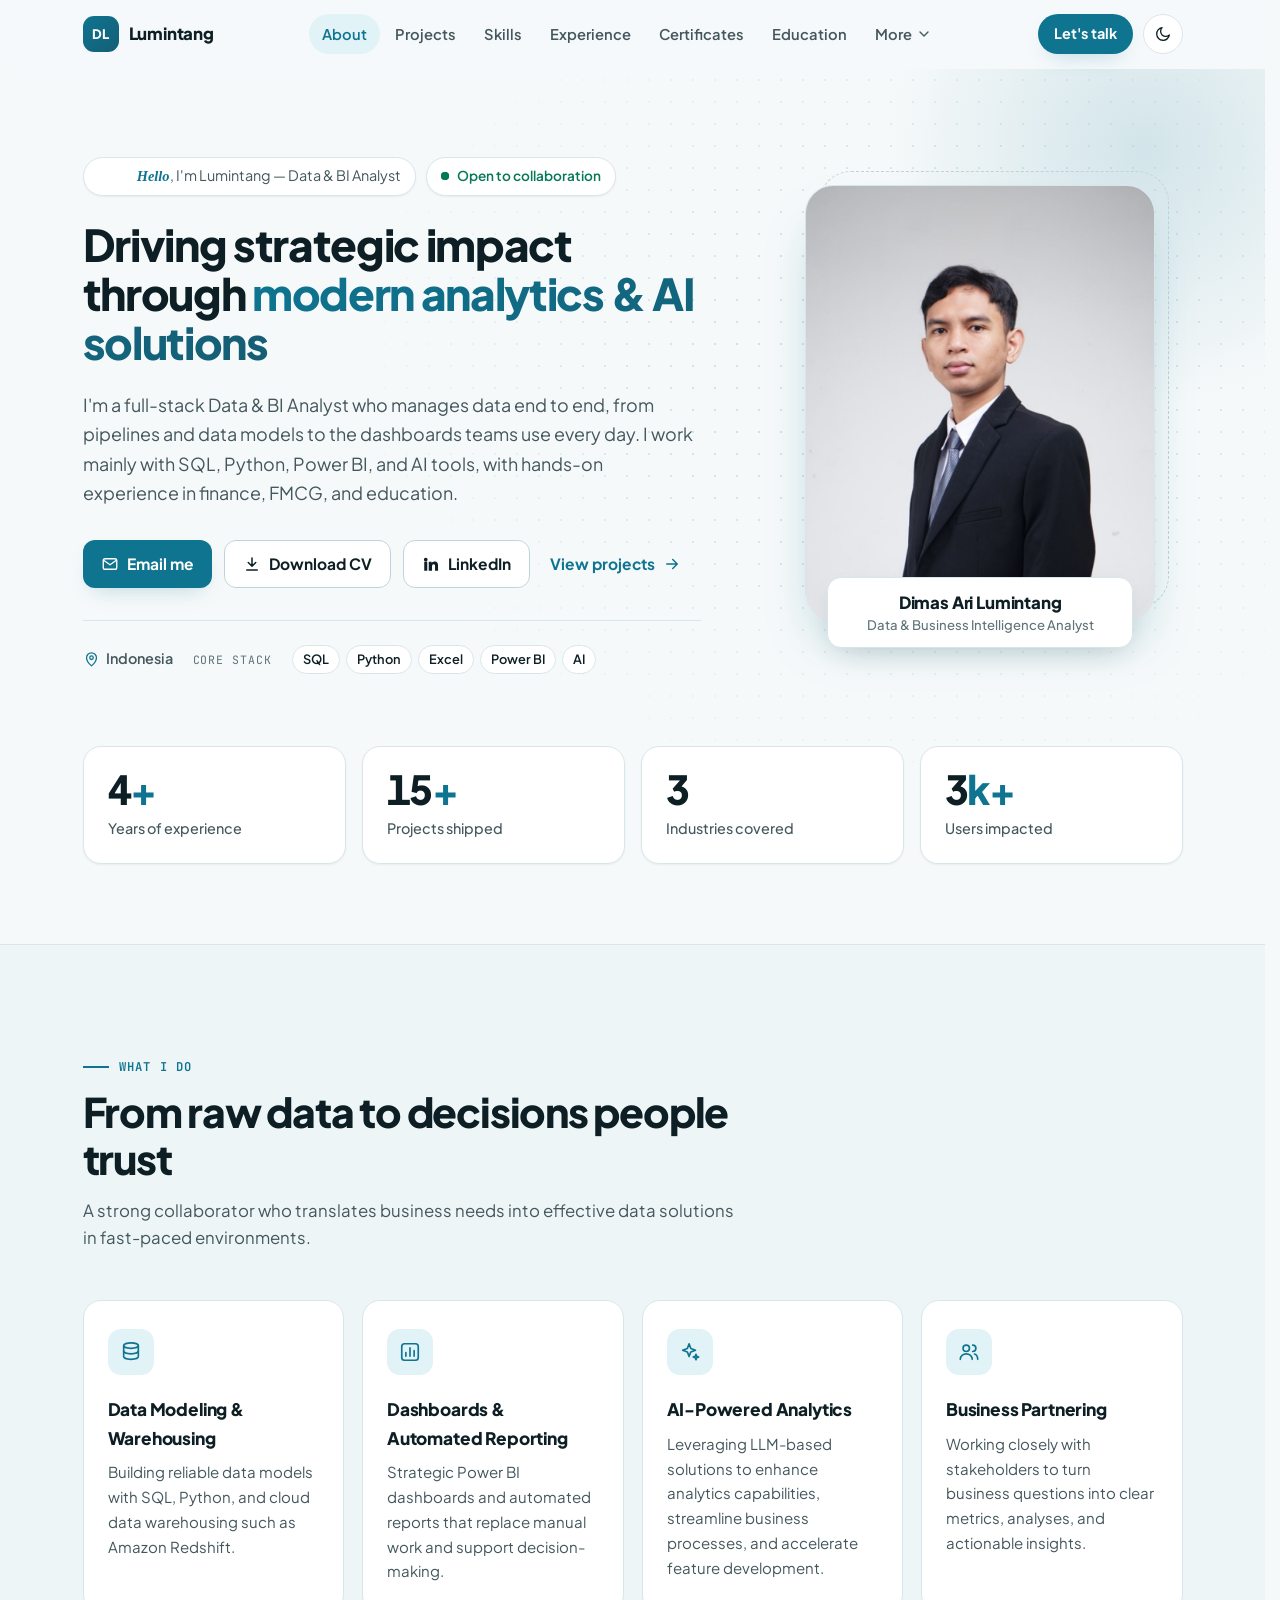
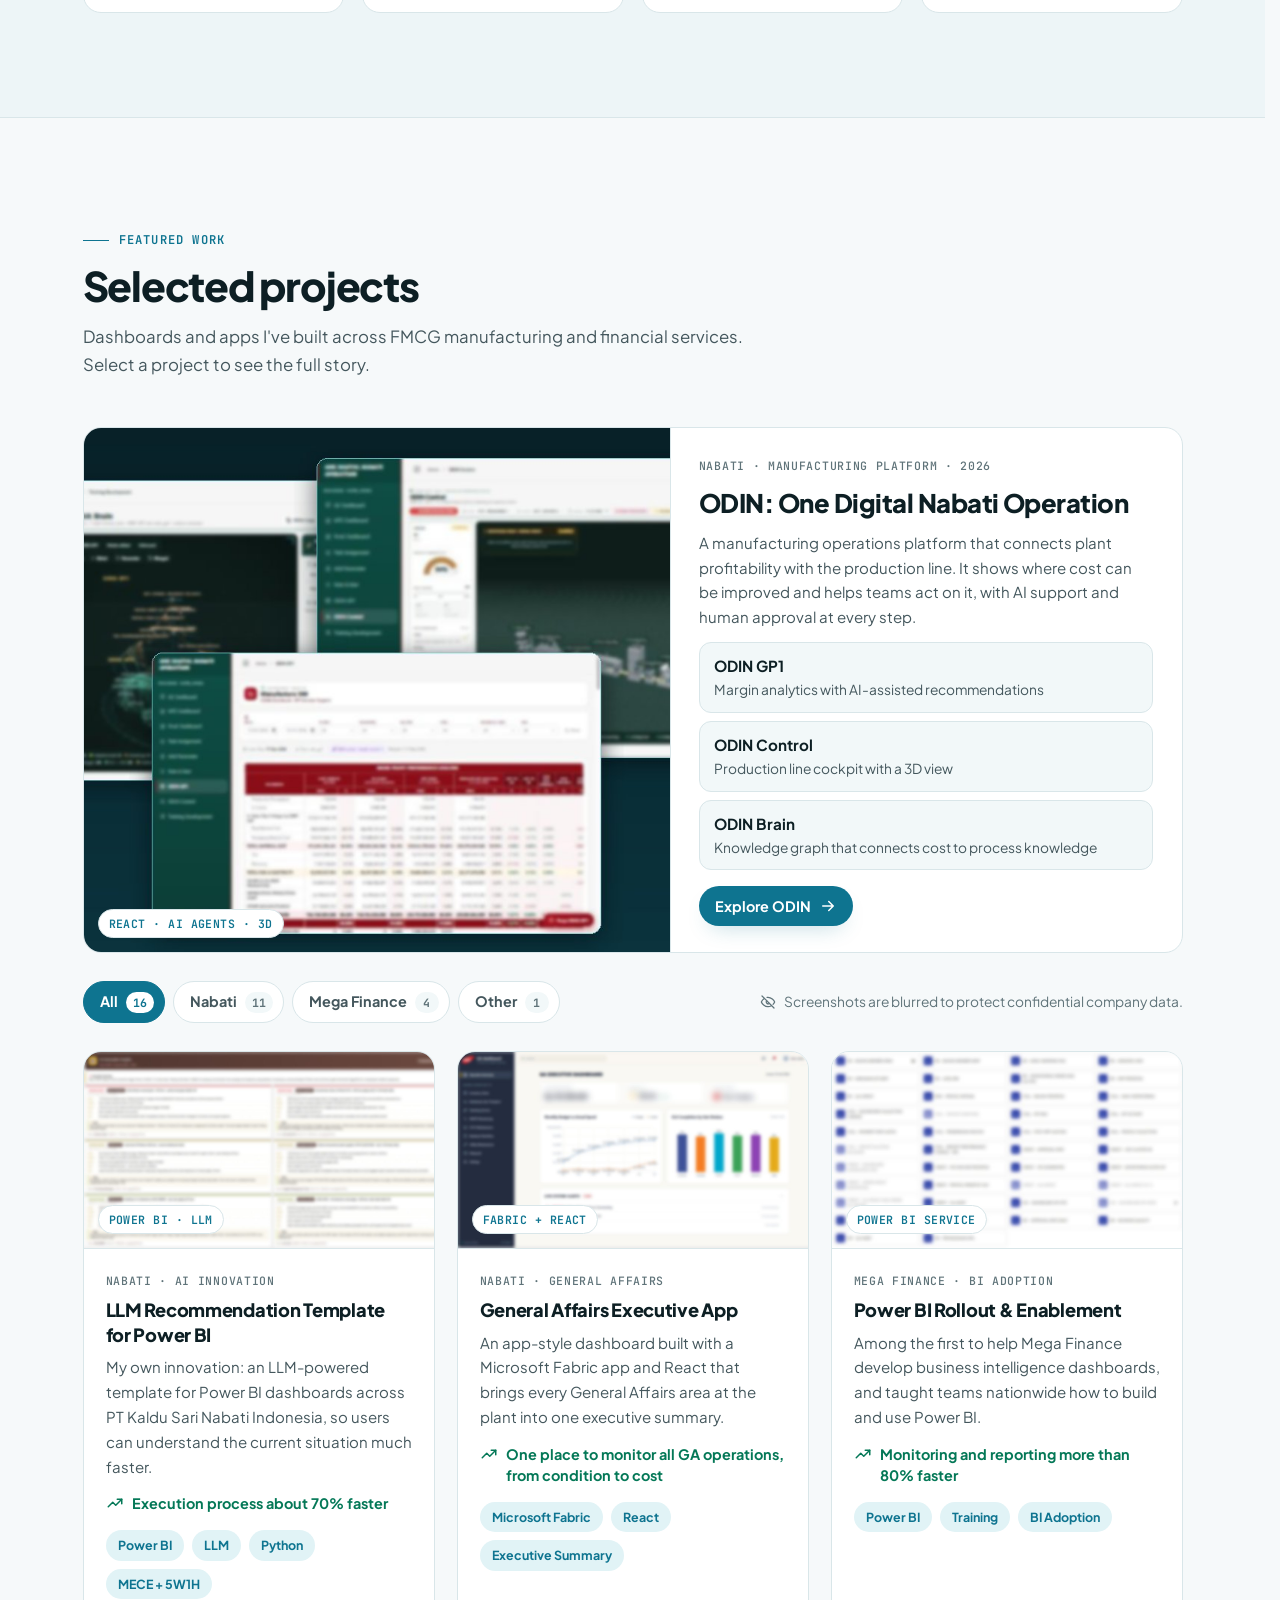
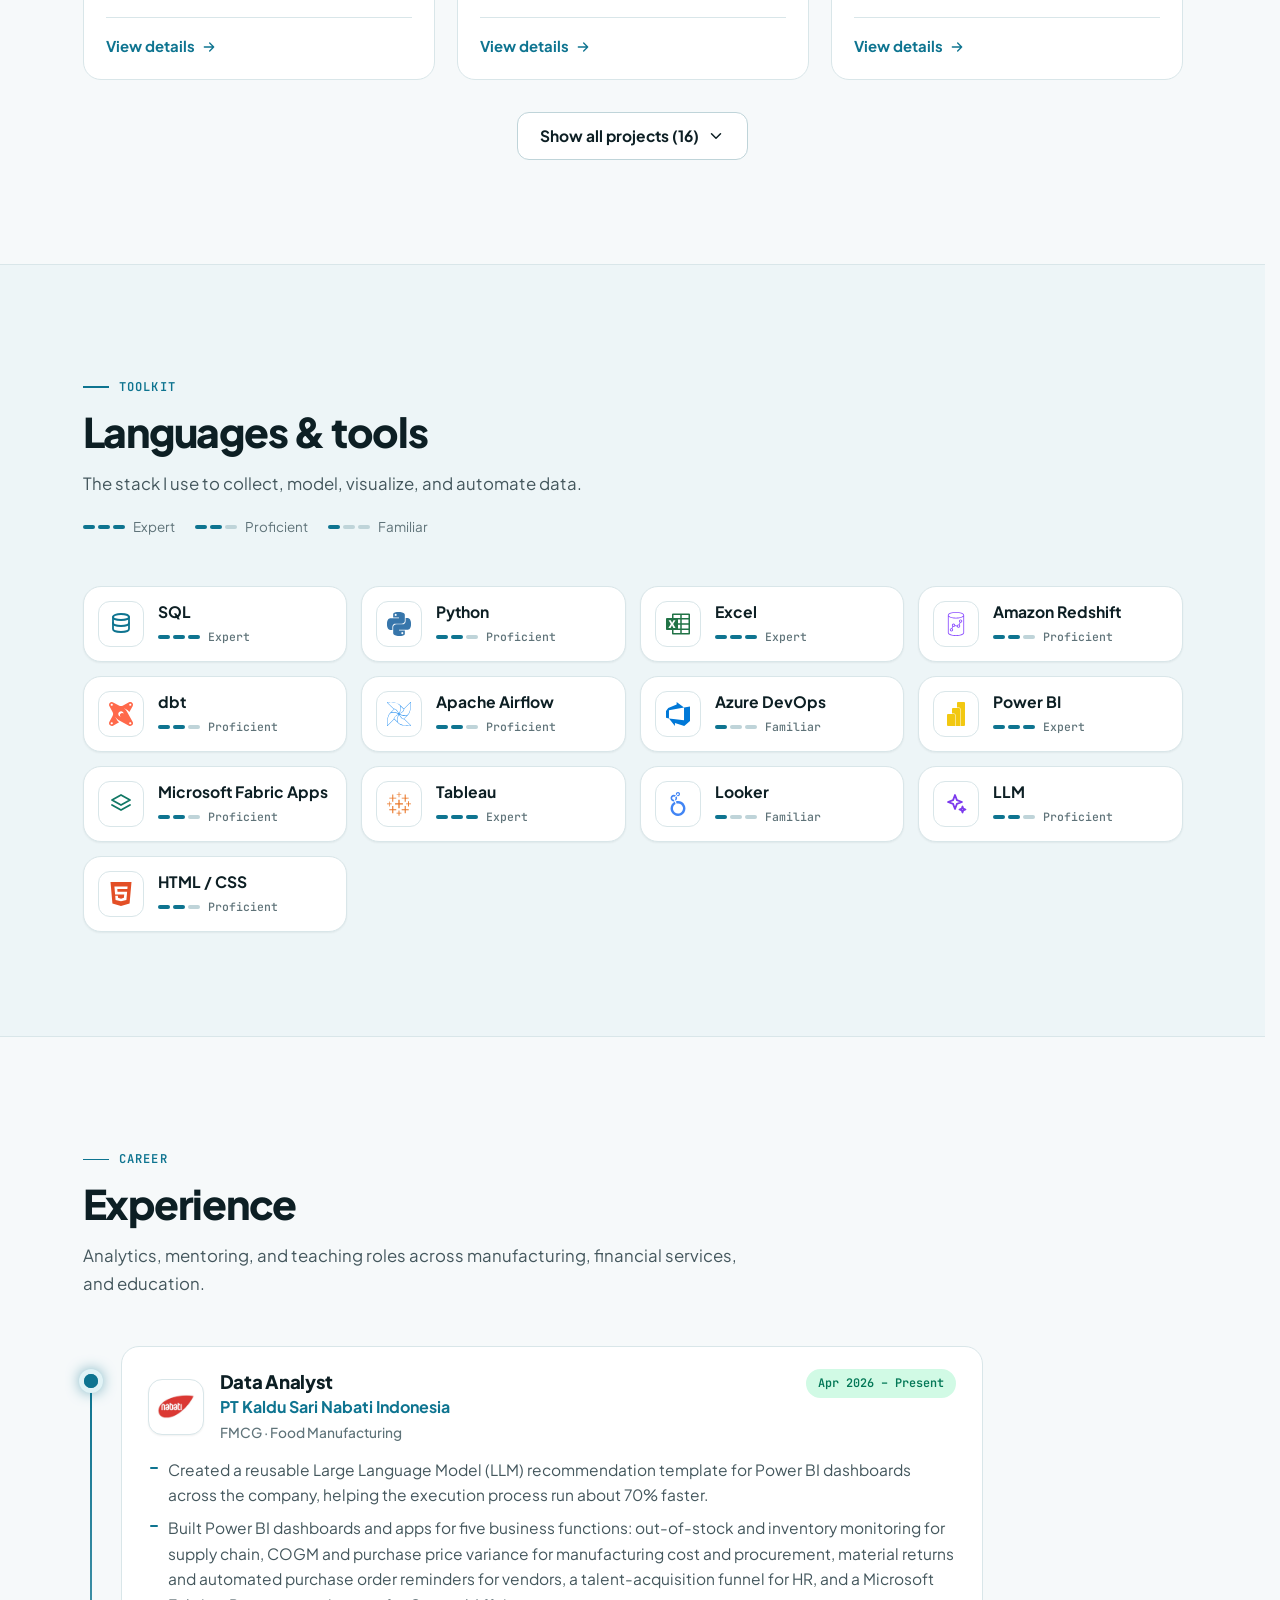
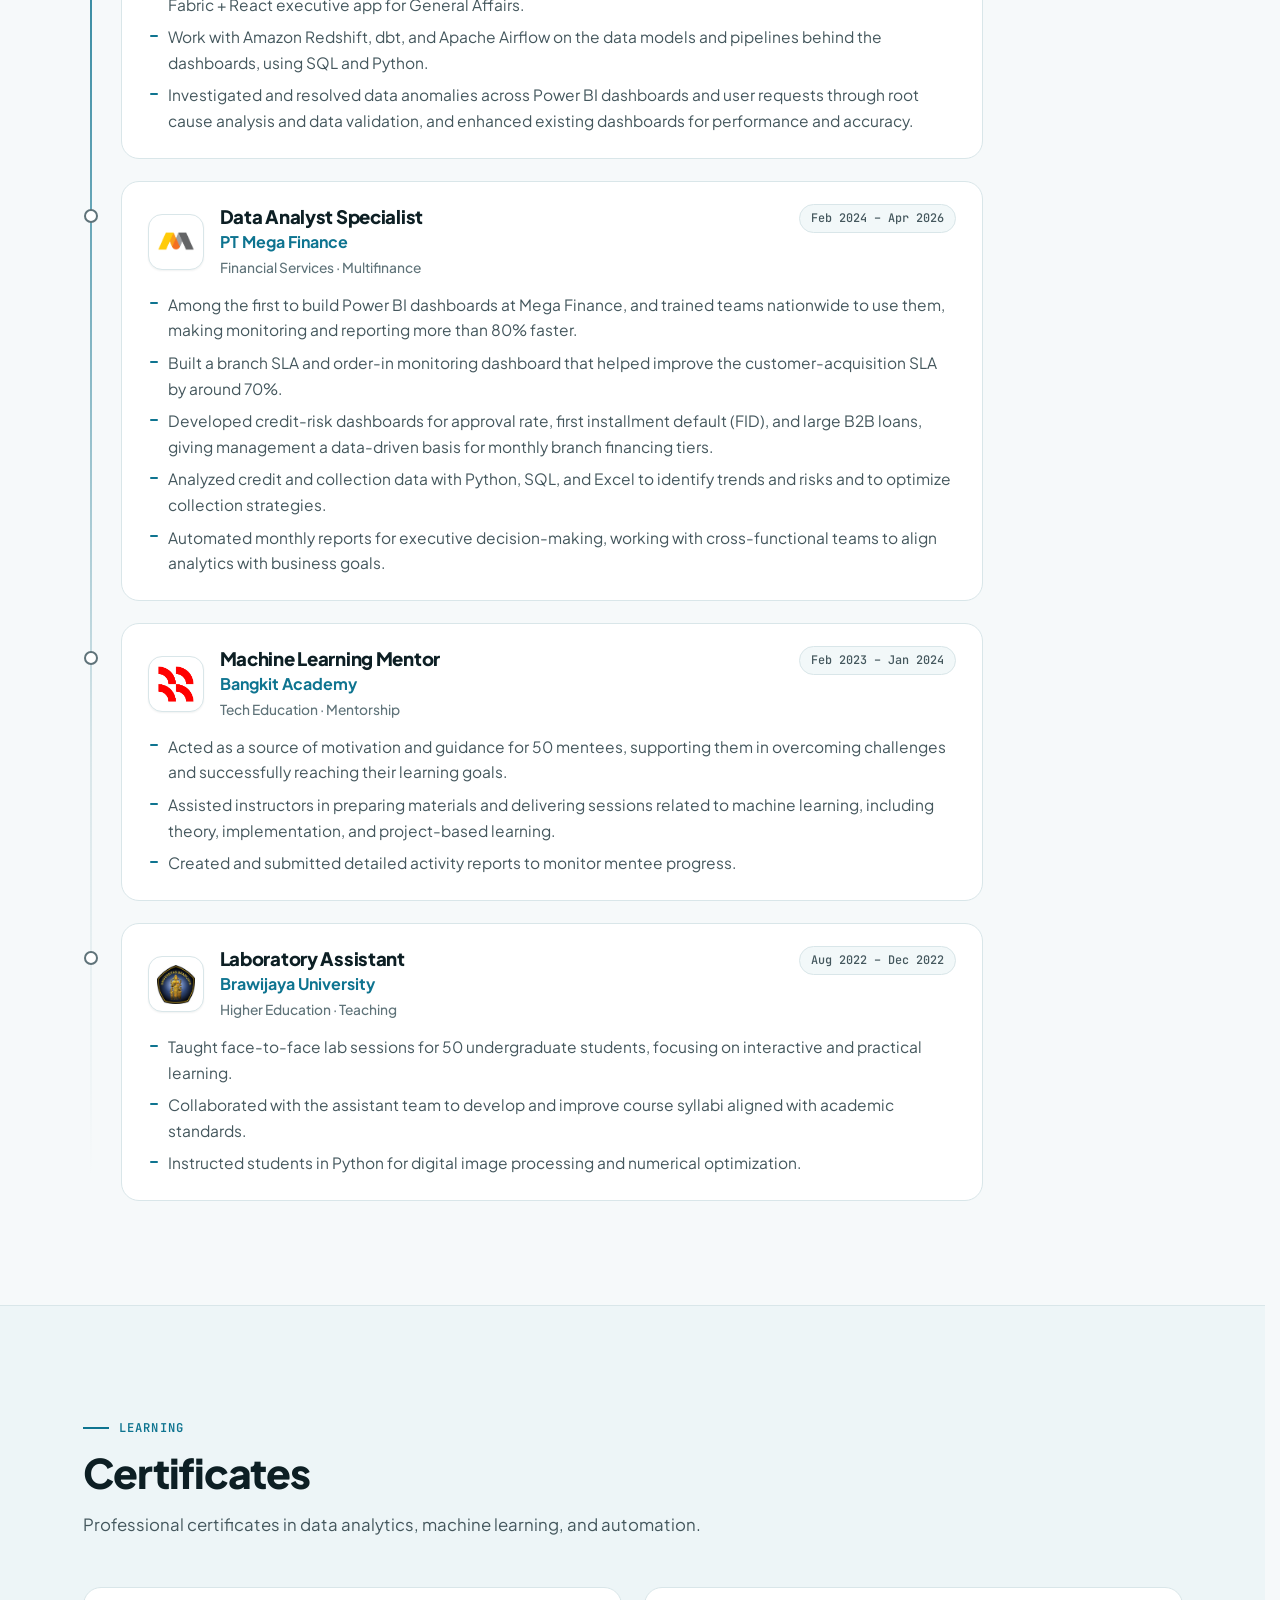
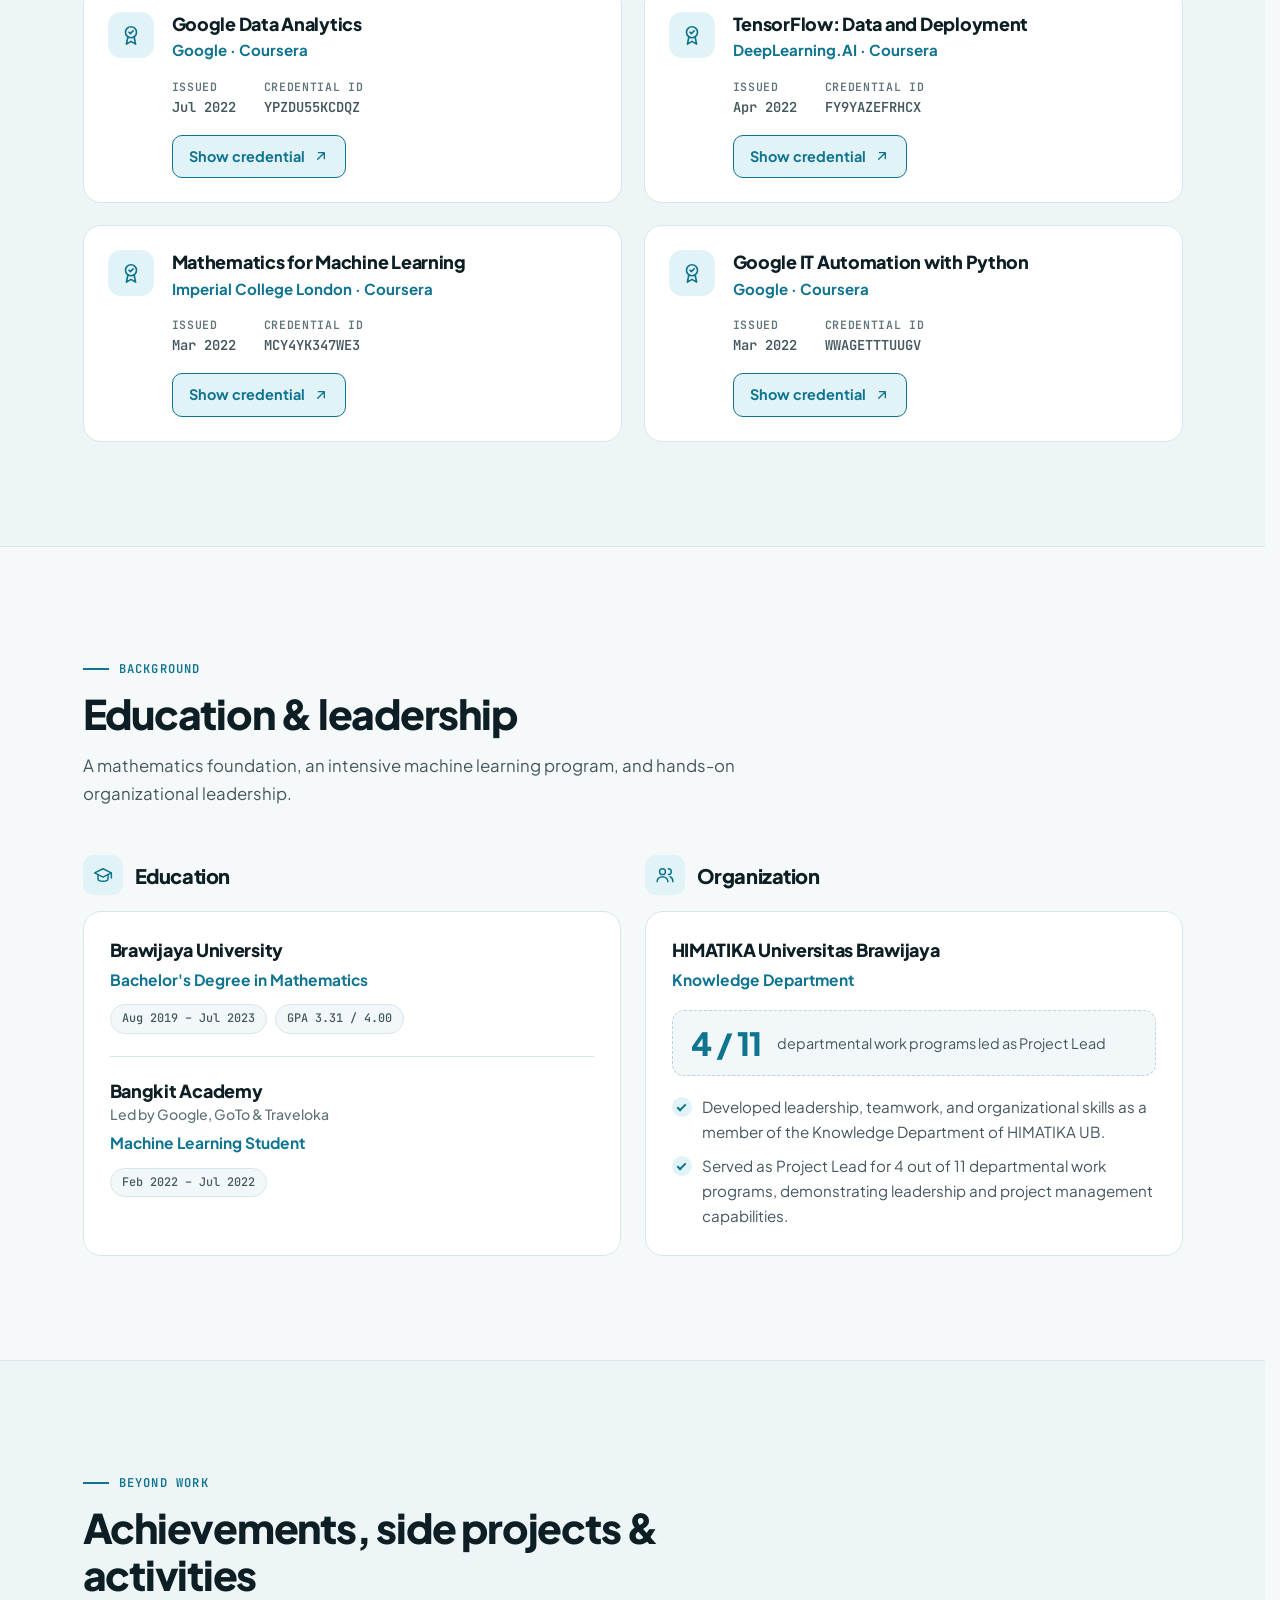
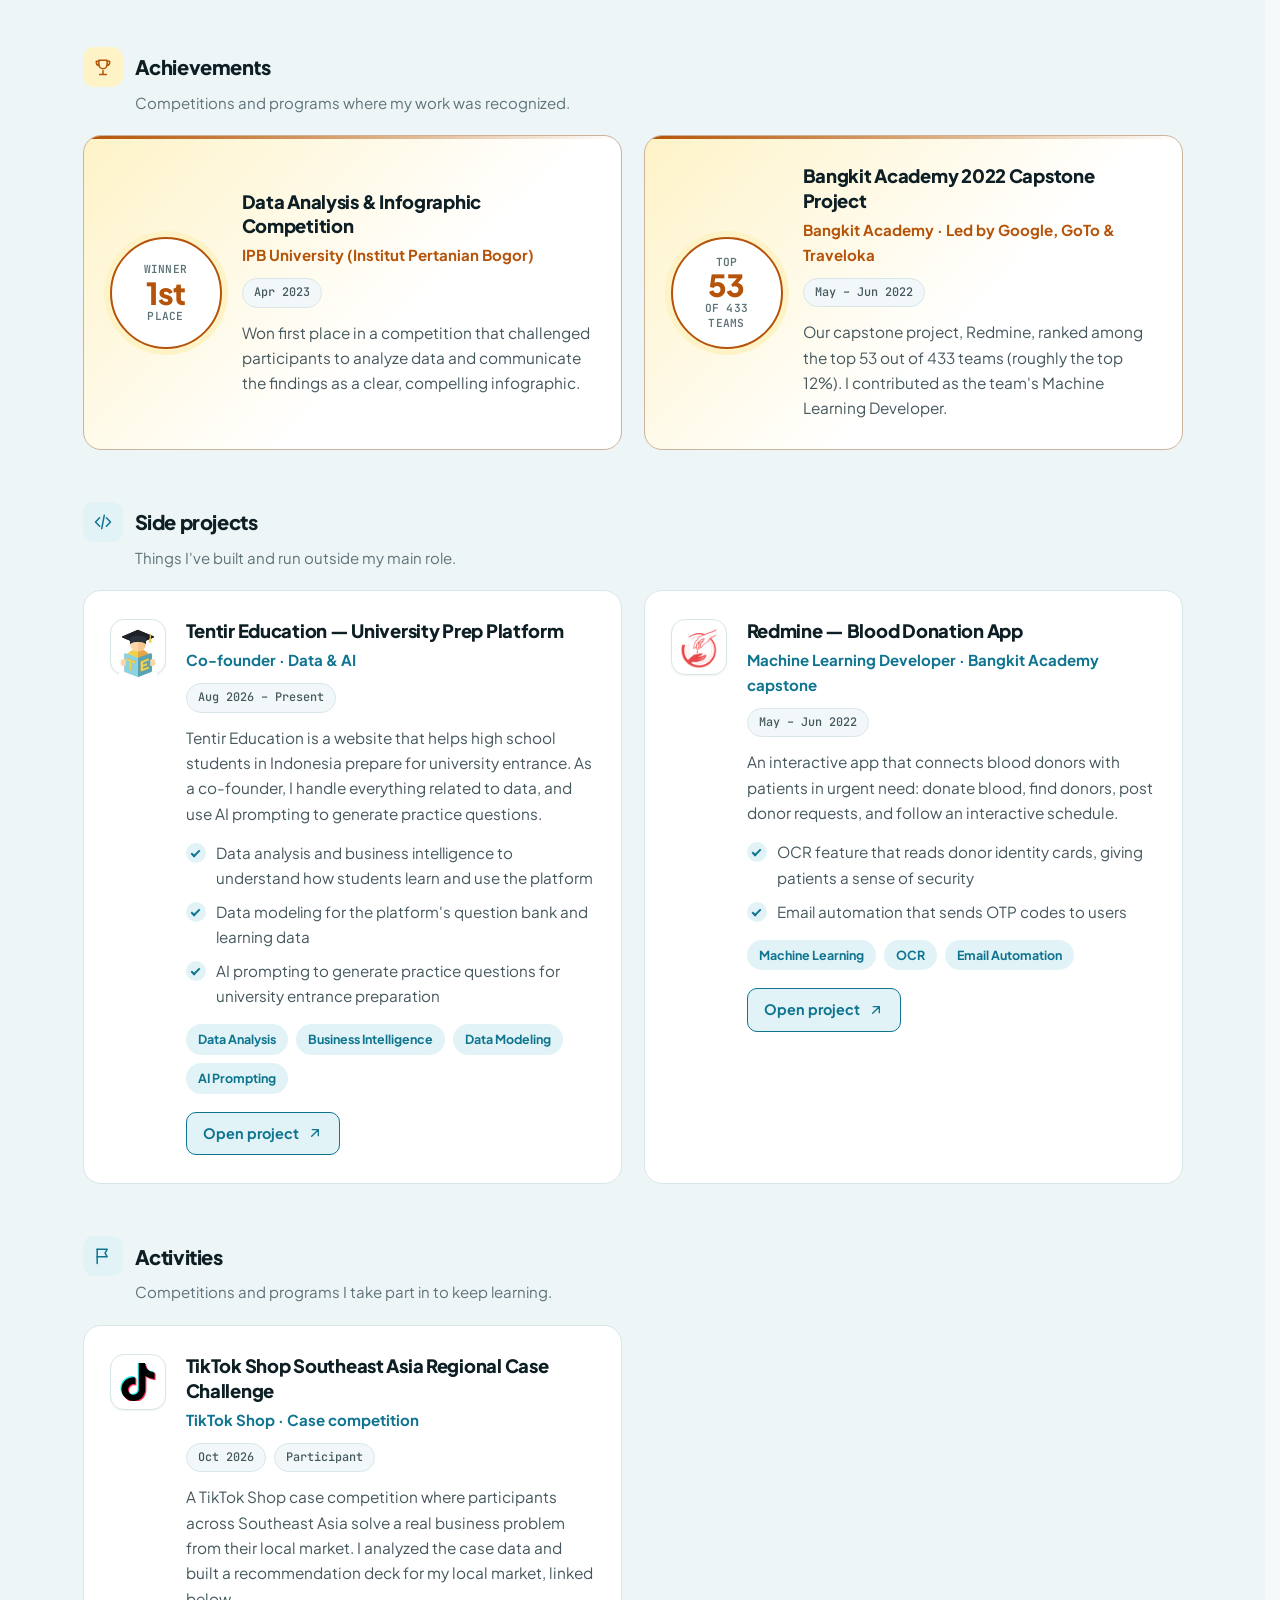
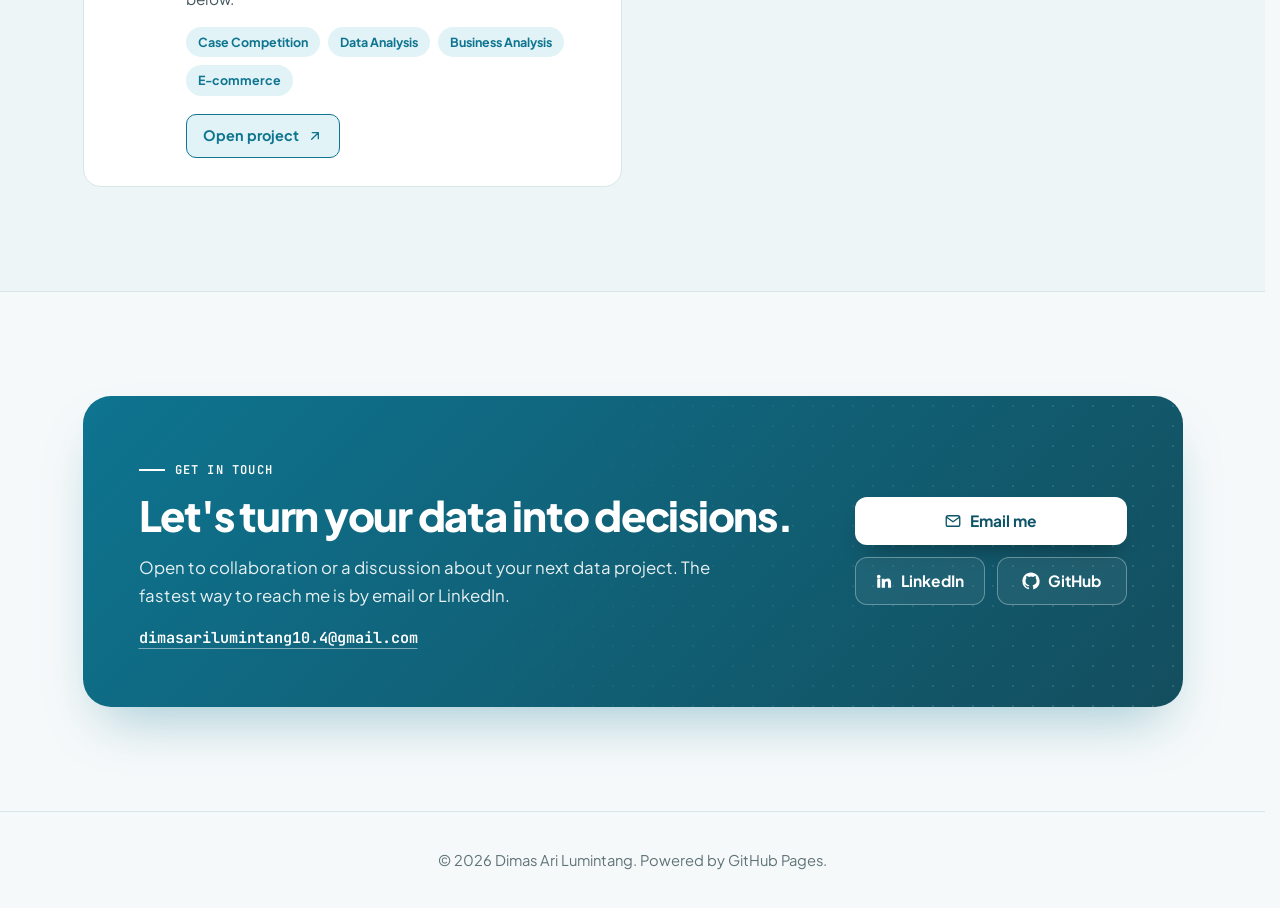
==== commit b020cbc8: "Add ODIN case-study pages - Featured ODIN card in Projects, linking to four new pages in odin/:   OD" ====
--- a/index.html
+++ b/index.html
@@ -1752,6 +1752,52 @@
       html:not(.js) .nav-links { position: static; display: flex; flex-flow: row wrap; max-height: none; padding: 0; border: 0; background: none; box-shadow: none; }
       html:not(.js) .nav-dropdown-toggle { display: none; }
       html:not(.js) .nav-dropdown-menu { display: grid; padding: 0; }
+    }
+
+    /* ==========================================
+       ODIN (flagship platform, case-study pages in odin/)
+       ========================================== */
+    .odin-feature {
+      display: grid;
+      grid-template-columns: minmax(0, 1.15fr) minmax(0, 1fr);
+      overflow: hidden;
+      margin-bottom: 28px;
+    }
+    .odin-feature-media {
+      position: relative;
+      display: block;
+      min-height: 100%;
+      background-color: var(--thumb-bg);
+      border-right: 1px solid var(--border);
+      overflow: hidden;
+    }
+    .odin-feature-media img { width: 100%; height: 100%; object-fit: cover; transition: transform 0.5s ease; }
+    .odin-feature-media:hover img { transform: scale(1.03); }
+    .odin-feature-body { display: flex; flex-direction: column; gap: 12px; padding: 28px 28px 26px; min-width: 0; }
+    .odin-feature-body .project-kicker,
+    .odin-feature-body .project-desc { margin-bottom: 0; }
+    .odin-feature-title { font-size: clamp(1.3rem, 2.2vw, 1.6rem); font-weight: 800; letter-spacing: -0.02em; line-height: 1.25; }
+    .odin-modules { display: grid; gap: 8px; }
+    .odin-modules a {
+      display: grid;
+      gap: 1px;
+      padding: 10px 14px;
+      border: 1px solid var(--border);
+      border-radius: var(--radius-sm);
+      background-color: var(--surface-2);
+      transition: border-color 0.2s ease, transform 0.2s ease;
+    }
+    .odin-modules a:hover { border-color: var(--accent); transform: translateX(3px); }
+    .odin-modules strong { font-size: 0.95rem; }
+    .odin-modules span { font-size: 0.86rem; color: var(--text-muted); }
+    .odin-feature .btn { align-self: flex-start; margin-top: 4px; }
+    @media (max-width: 860px) {
+      .odin-feature { grid-template-columns: minmax(0, 1fr); }
+      .odin-feature-media { border-right: 0; border-bottom: 1px solid var(--border); aspect-ratio: 12 / 7; }
+    }
+    @media (prefers-reduced-motion: reduce) {
+      .odin-feature-media img, .odin-modules a { transition: none; }
+      .odin-feature-media:hover img, .odin-modules a:hover { transform: none; }
     }
   </style>
 </head>
@@ -1988,6 +2034,25 @@
           <p class="section-lead">Dashboards and apps I've built across FMCG manufacturing and financial services. Select a project to see the full story.</p>
         </div>
 
+        <!-- ODIN: platform unggulan, studi kasus lengkap di folder odin/ (4 halaman). Gambar sudah di-blur di file-nya. -->
+        <article class="card odin-feature reveal">
+          <a class="odin-feature-media" href="odin/index.html" aria-label="Open the ODIN case study">
+            <img src="image/odin-overview-blur.jpg" alt="Blurred screenshots of the three ODIN modules" width="1200" height="700" loading="lazy">
+            <span class="project-badge">React · AI agents · 3D</span>
+          </a>
+          <div class="odin-feature-body">
+            <span class="project-kicker">Nabati · Manufacturing platform · 2026</span>
+            <h3 class="odin-feature-title">ODIN: One Digital Nabati Operation</h3>
+            <p class="project-desc">A manufacturing operations platform that connects plant profitability with the production line. It shows where cost can be improved and helps teams act on it, with AI support and human approval at every step.</p>
+            <ul class="odin-modules">
+              <li><a href="odin/gp1.html"><strong>ODIN GP1</strong><span>Margin analytics with AI-assisted recommendations</span></a></li>
+              <li><a href="odin/control.html"><strong>ODIN Control</strong><span>Production line cockpit with a 3D view</span></a></li>
+              <li><a href="odin/brain.html"><strong>ODIN Brain</strong><span>Knowledge graph that connects cost to process knowledge</span></a></li>
+            </ul>
+            <a class="btn btn-primary btn-sm" href="odin/index.html">Explore ODIN <svg class="icon" aria-hidden="true"><use href="#i-arrow-right"/></svg></a>
+          </div>
+        </article>
+
         <div class="projects-toolbar reveal">
           <div class="project-filters" role="group" aria-label="Filter projects by company">
             <button type="button" class="filter-btn" data-filter="all" aria-pressed="true">All <span class="filter-count"></span></button>
